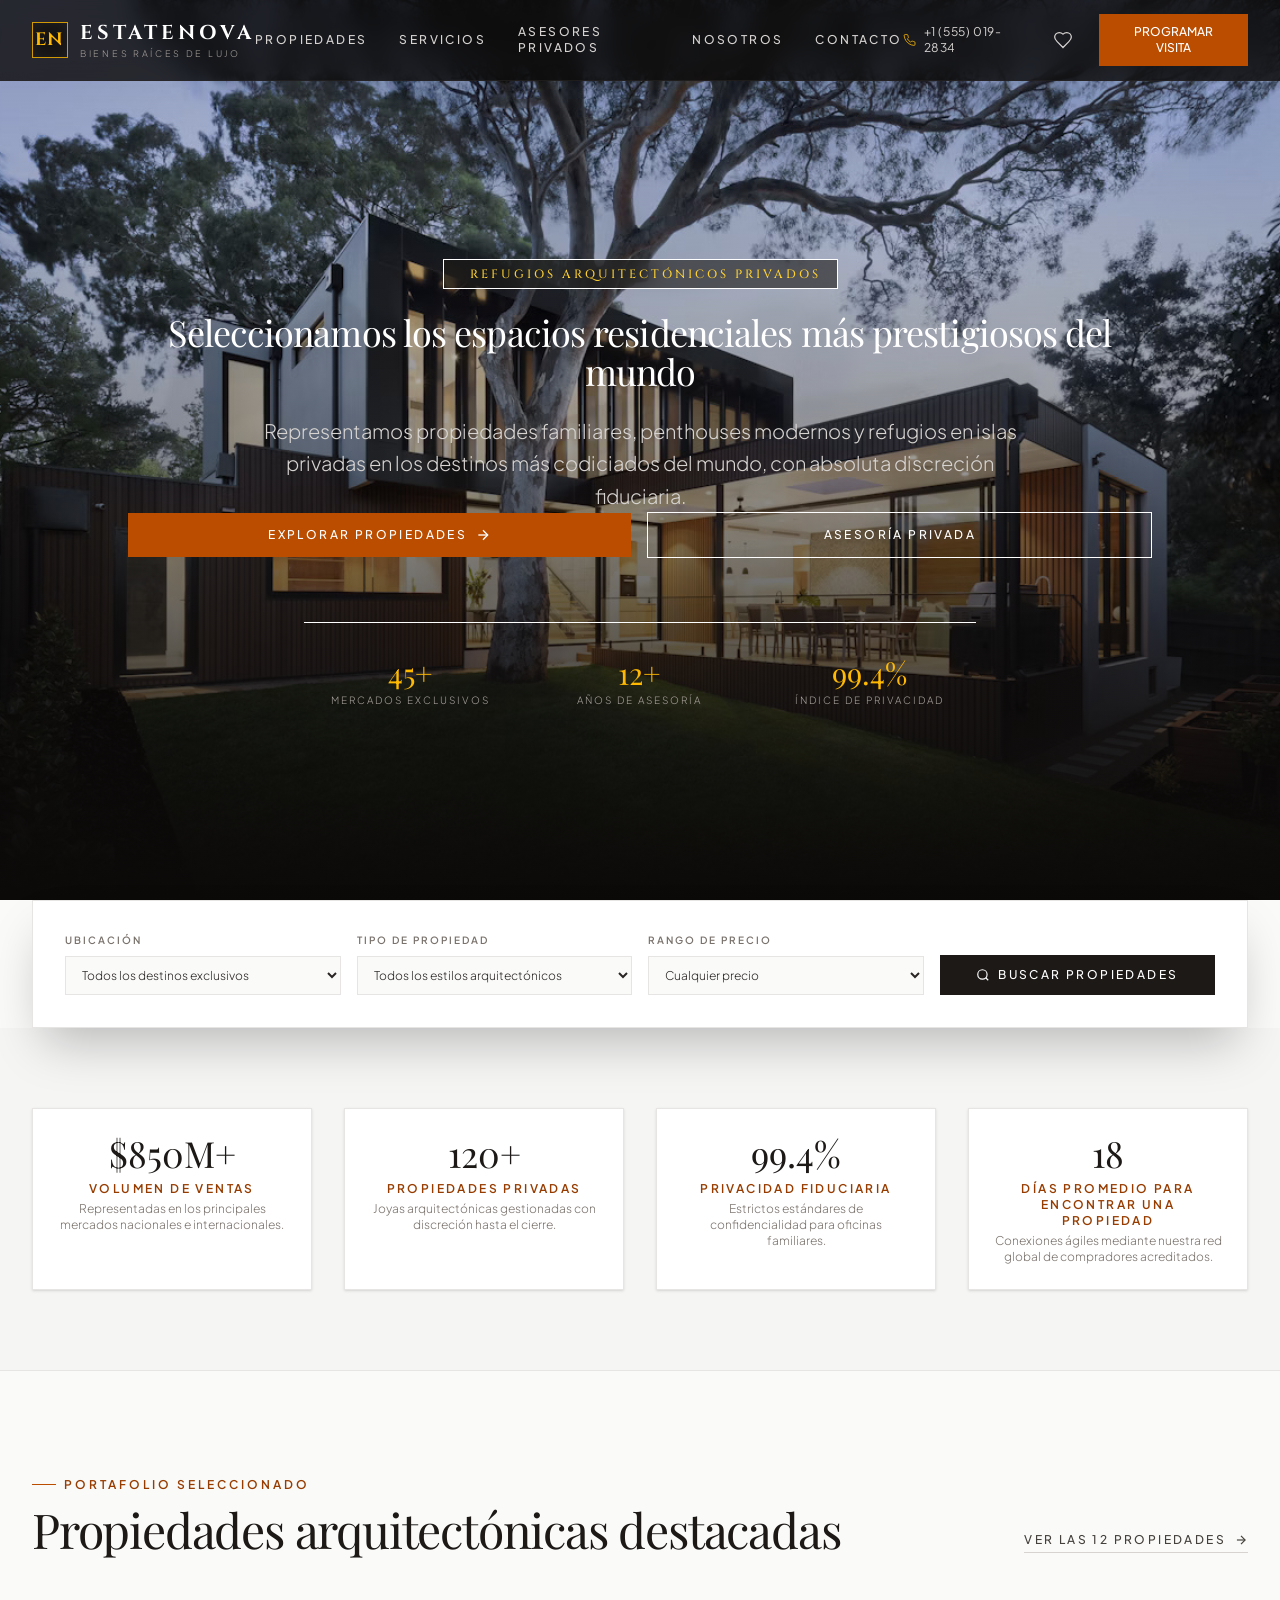
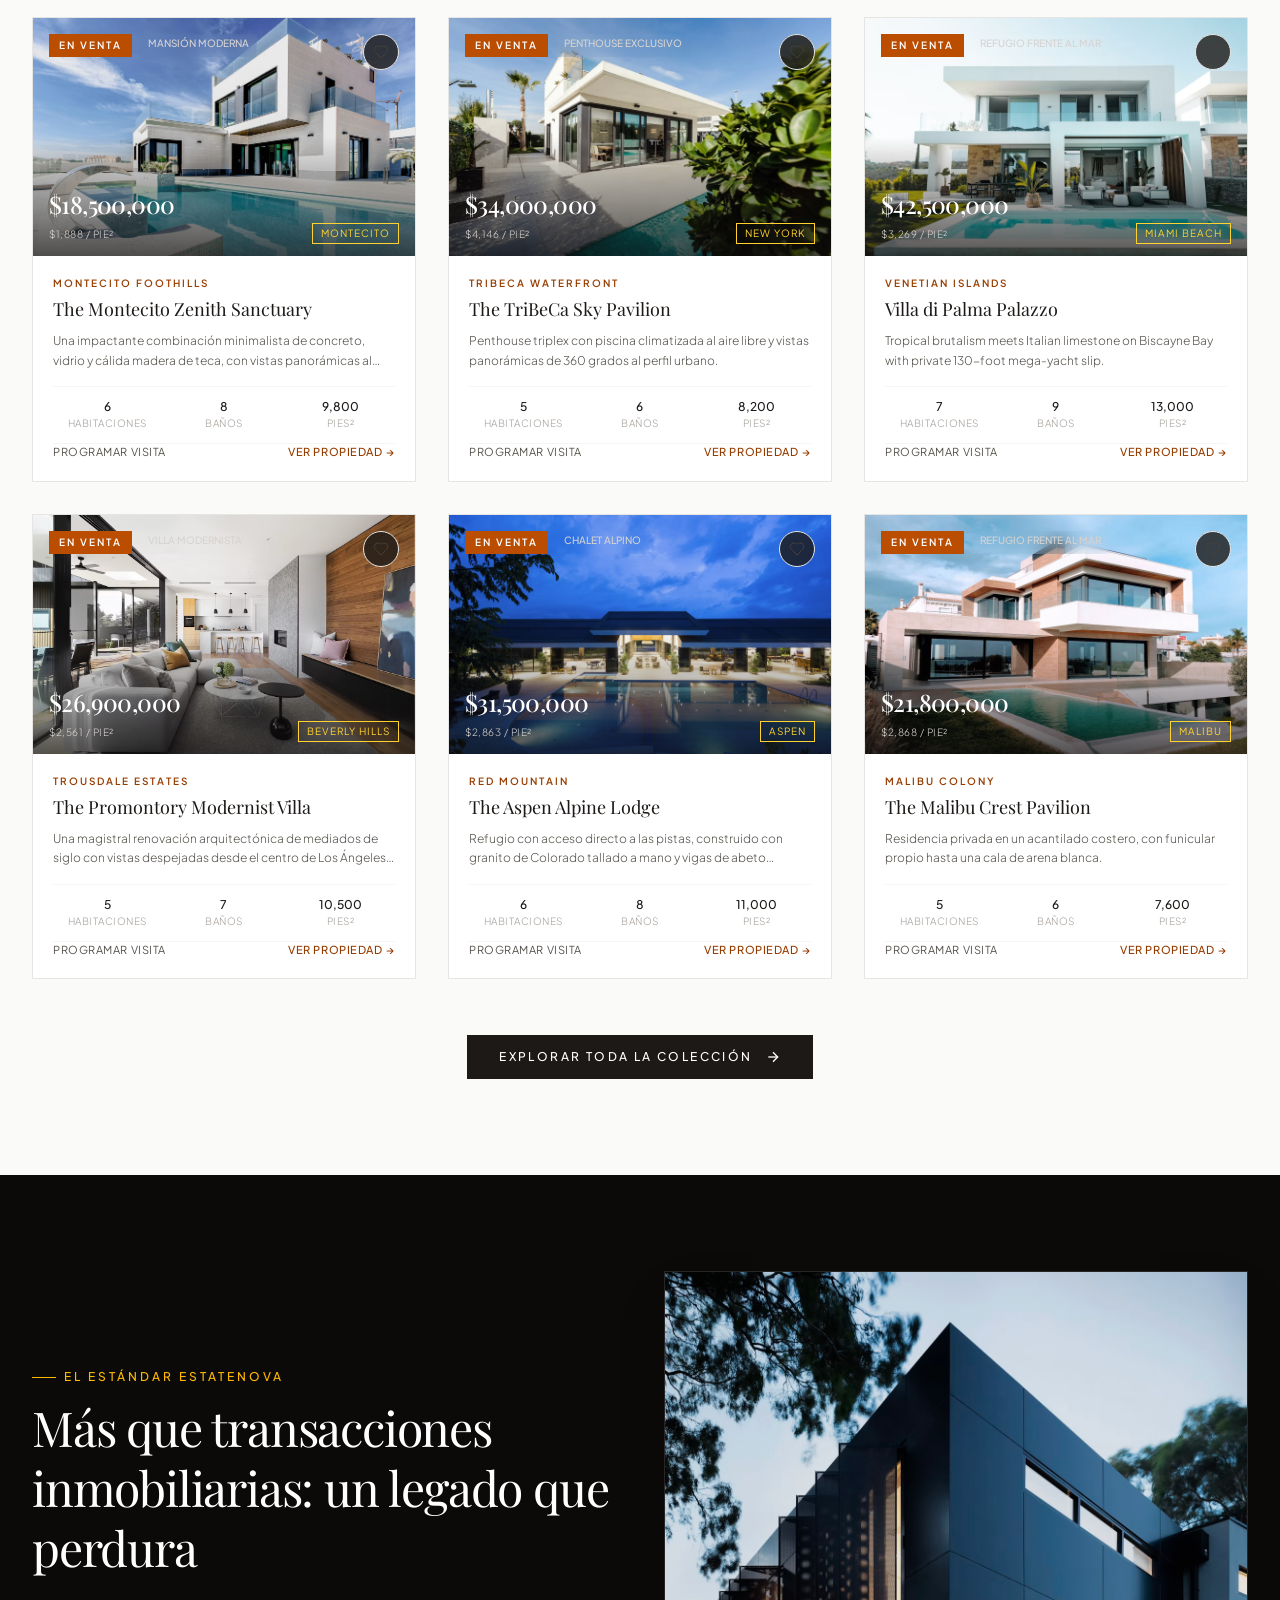
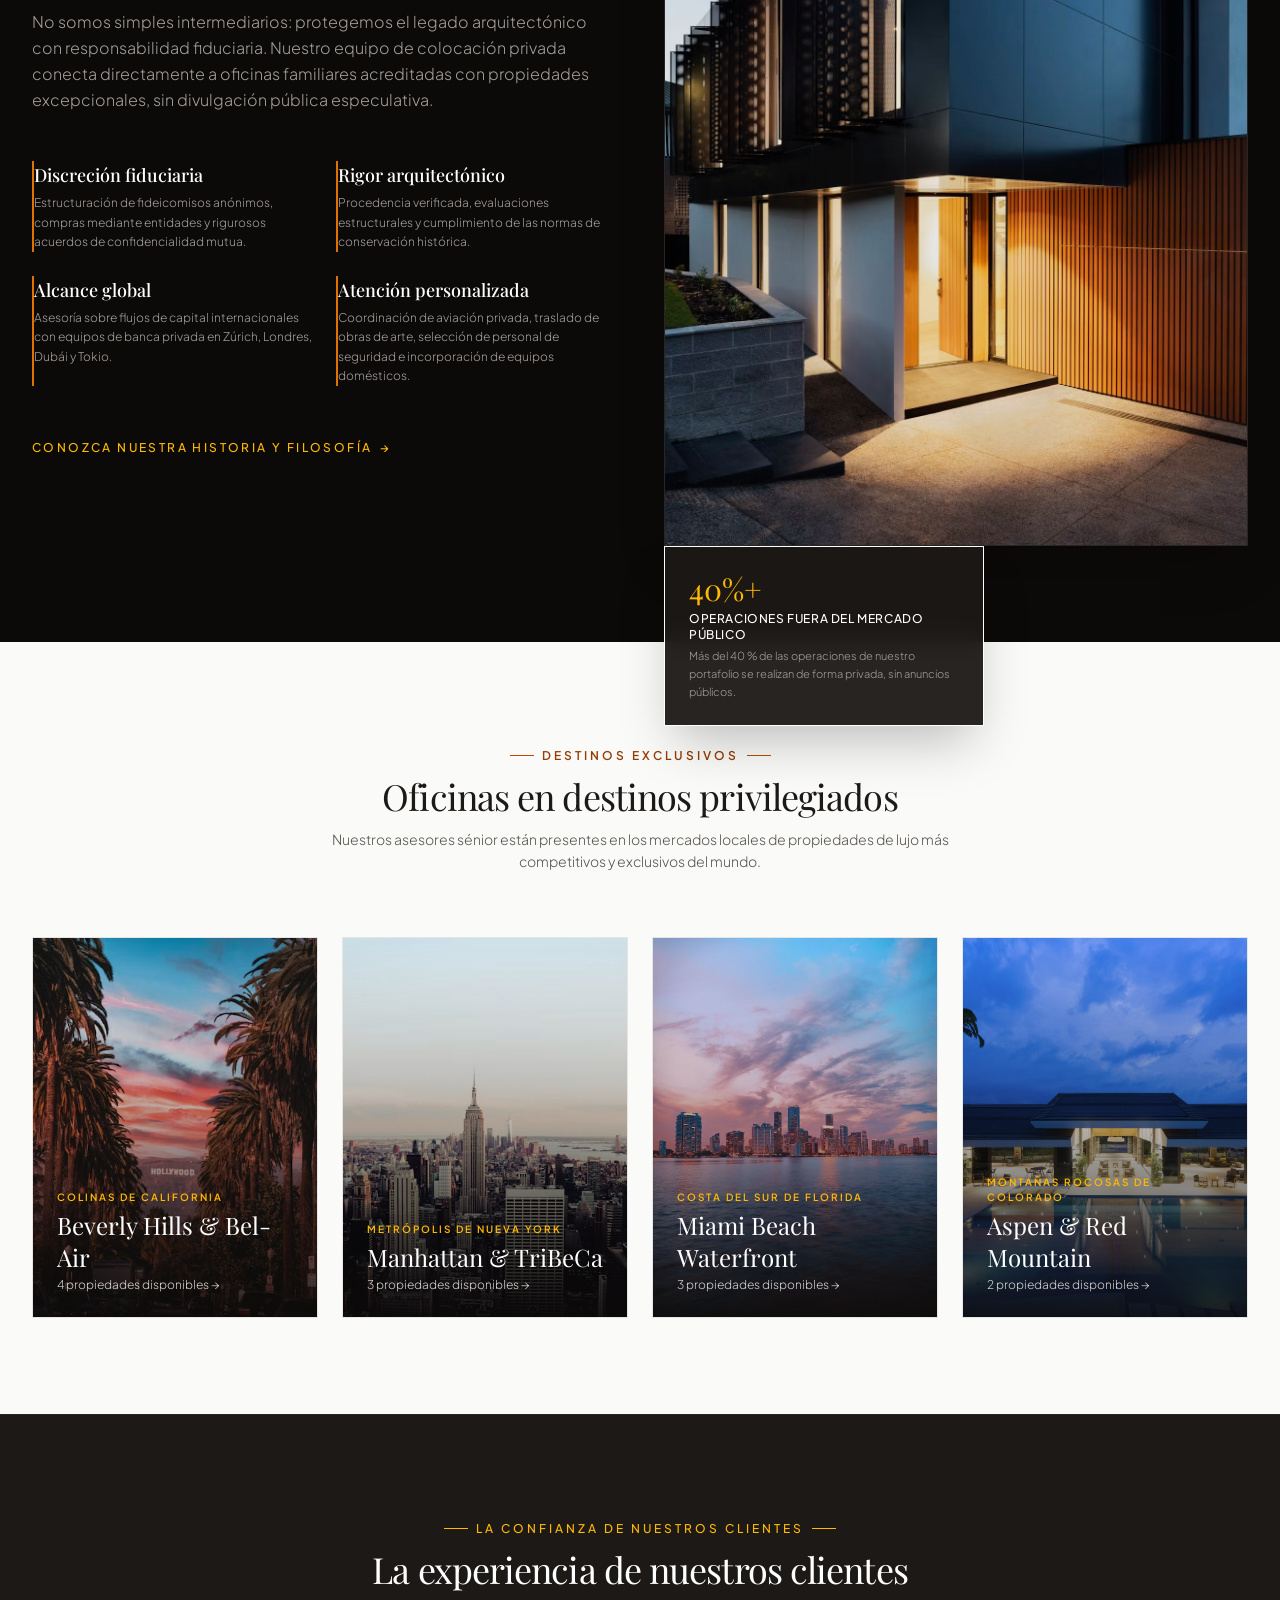
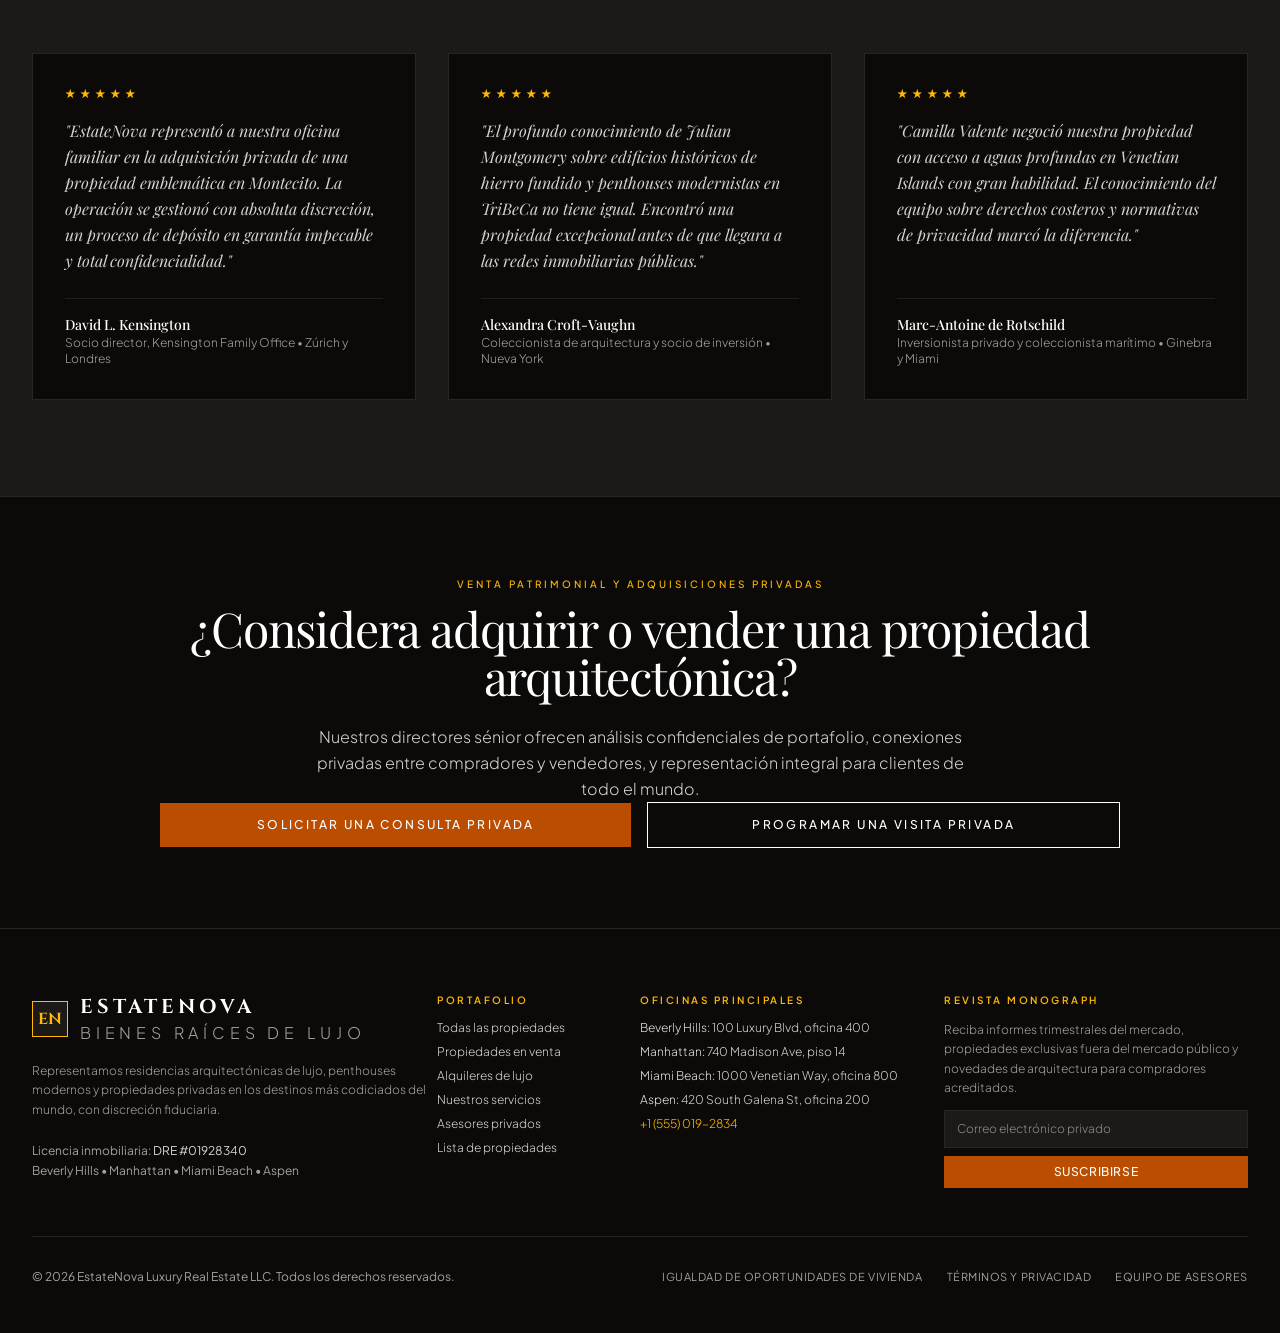
==== estanova-html-main/index.html @ ae76c79a "primer respaldo" ====
<!DOCTYPE html>
<html lang="es">
<head>
  <meta charset="UTF-8" />
  <meta name="viewport" content="width=device-width, initial-scale=1.0" />
  <title>EstateNova – Bienes Raíces de Lujo y Propiedades Exclusivas</title>
  <meta name="description" content="EstateNova representa residencias arquitectónicas de lujo, penthouses modernos y propiedades privadas en los destinos más codiciados del mundo." />

  <!-- OpenGraph / Social -->
  <meta property="og:title" content="EstateNova – Bienes Raíces de Lujo y Propiedades Exclusivas" />
  <meta property="og:description" content="EstateNova representa residencias arquitectónicas de lujo, penthouses modernos y propiedades privadas en los destinos más codiciados del mundo." />
  <meta property="og:type" content="website" />

  <!-- Google Fonts -->
  <link rel="preconnect" href="https://fonts.googleapis.com" />
  <link rel="preconnect" href="https://fonts.gstatic.com" crossorigin />
  <link href="https://fonts.googleapis.com/css2?family=Cinzel:wght@400;500;600;700;800&family=Playfair+Display:ital,wght@0,400;0,500;0,600;0,700;1,400;1,500&family=Plus+Jakarta+Sans:ital,wght@0,300;0,400;0,500;0,600;0,700;1,400&display=swap" rel="stylesheet" />

  <!-- CSS Stylesheet -->
  <link rel="stylesheet" href="css/style.css" />
</head>
<body class="min-h-screen flex flex-col bg-stone-50 text-stone-900 font-sans selection:bg-amber-700 selection:text-white">

  <!-- NAVBAR -->
  <header id="main-navbar" class="fixed top-0 left-0 right-0 z-40 transition-all duration-300 bg-stone-950/80 backdrop-blur-md border-b border-stone-800/60">
    <div class="max-w-7xl mx-auto px-4 sm:px-6 lg:px-8">
      <div class="flex items-center justify-between h-20">
        <!-- Logo -->
        <a href="index.html" class="group flex items-center gap-3">
          <div class="w-9 h-9 border border-amber-400/80 flex items-center justify-center bg-stone-900/40 backdrop-blur-sm group-hover:border-amber-300 transition-colors">
            <span class="font-brand font-bold text-lg tracking-widest text-amber-400 group-hover:text-amber-300">
              EN
            </span>
          </div>
          <div class="flex flex-col">
            <span class="font-brand text-xl font-bold tracking-[0.2em] text-white uppercase group-hover:text-amber-300 transition-colors">
              EstateNova
            </span>
            <span class="text-[9px] uppercase tracking-[0.3em] text-stone-400 font-light -mt-0.5">
              Bienes Raíces de Lujo
            </span>
          </div>
        </a>

        <!-- Desktop Navigation -->
        <nav class="hidden lg:flex items-center gap-8">
          <a href="properties.html" class="text-xs uppercase tracking-[0.2em] font-medium transition-colors text-stone-300 hover:text-amber-400">
            Propiedades
          </a>
          <a href="services.html" class="text-xs uppercase tracking-[0.2em] font-medium transition-colors text-stone-300 hover:text-amber-400">
            Servicios
          </a>
          <a href="agents.html" class="text-xs uppercase tracking-[0.2em] font-medium transition-colors text-stone-300 hover:text-amber-400">
            Asesores Privados
          </a>
          <a href="about.html" class="text-xs uppercase tracking-[0.2em] font-medium transition-colors text-stone-300 hover:text-amber-400">
            Nosotros
          </a>
          <a href="contact.html" class="text-xs uppercase tracking-[0.2em] font-medium transition-colors text-stone-300 hover:text-amber-400">
            Contacto
          </a>
        </nav>

        <!-- Right Actions -->
        <div class="flex items-center gap-4">
          <!-- Direct Phone -->
          <a href="tel:+15550192834" class="hidden xl:flex items-center gap-2 text-xs text-stone-300 hover:text-amber-400 transition-colors tracking-wider">
            <svg class="w-3.5 h-3.5 text-amber-400" viewBox="0 0 24 24" fill="none" stroke="currentColor" stroke-width="1.5"><path d="M22 16.92v3a2 2 0 0 1-2.18 2 19.79 19.79 0 0 1-8.63-3.07 19.5 19.5 0 0 1-6-6 19.79 19.79 0 0 1-3.07-8.67A2 2 0 0 1 4.11 2h3a2 2 0 0 1 2 1.72 12.84 12.84 0 0 0 .7 2.81 2 2 0 0 1-.45 2.11L8.09 9.91a16 16 0 0 0 6 6l1.27-1.27a2 2 0 0 1 2.11-.45 12.84 12.84 0 0 0 2.81.7A2 2 0 0 1 22 16.92z"/></svg>
            <span>+1 (555) 019-2834</span>
          </a>

          <!-- Saved Shortlist / Drawer Button -->
          <button type="button" class="open-favorites-drawer-btn relative p-2.5 text-stone-300 hover:text-amber-400 transition-colors cursor-pointer" title="Ver propiedades guardadas">
            <svg class="w-5 h-5" viewBox="0 0 24 24" fill="none" stroke="currentColor" stroke-width="1.5"><path d="M19 14c1.49-1.46 3-3.21 3-5.5A5.5 5.5 0 0 0 16.5 3c-1.76 0-3 .5-4.5 2-1.5-1.5-2.74-2-4.5-2A5.5 5.5 0 0 0 2 8.5c0 2.3 1.5 4.05 3 5.5l7 7Z"/></svg>
            <span class="favorites-badge-count hidden absolute -top-0.5 -right-0.5 w-4 h-4 bg-amber-600 text-white rounded-full text-[10px] font-bold flex items-center justify-center">0</span>
          </button>

          <!-- Schedule Viewing CTA Button -->
          <button type="button" class="open-schedule-modal-btn hidden sm:inline-flex items-center gap-2 px-5 py-2.5 bg-amber-700 hover:bg-amber-600 text-white text-xs uppercase tracking-[0.15em] font-medium transition-colors cursor-pointer">
            <span>Programar visita</span>
          </button>

          <!-- Mobile Menu Hamburger Button -->
          <button type="button" id="mobile-menu-open-btn" class="lg:hidden p-2 text-stone-300 hover:text-white cursor-pointer" aria-label="Abrir menú de navegación">
            <svg class="w-6 h-6" viewBox="0 0 24 24" fill="none" stroke="currentColor" stroke-width="2"><line x1="4" x2="20" y1="12" y2="12"/><line x1="4" x2="20" y1="6" y2="6"/><line x1="4" x2="20" y1="18" y2="18"/></svg>
          </button>
        </div>
      </div>
    </div>
  </header>

  <!-- MAIN CONTENT -->
  <main class="flex-1">
    <!-- HERO SECTION -->
    <section class="relative min-h-screen flex items-center justify-center bg-stone-950 text-white pt-24 pb-16 overflow-hidden">
      <!-- Background Imagery & Gradient Overlay -->
      <div class="absolute inset-0 z-0">
        <img
          src="images/properties/property-02.jpg"
          alt="Residencia de lujo de EstateNova"
          class="w-full h-full object-cover object-center filter brightness-[0.45] contrast-105 scale-100"
        />
        <div class="absolute inset-0 bg-gradient-to-t from-stone-950 via-stone-950/40 to-black/60"></div>
      </div>

      <div class="relative z-10 max-w-7xl mx-auto px-4 sm:px-6 lg:px-8 text-center pt-8">
        <!-- Tagline Pill -->
        <div class="inline-flex items-center gap-2.5 px-4 py-1.5 border border-amber-400/40 bg-stone-900/60 backdrop-blur-md mb-6">
          <div class="w-1.5 h-1.5 rounded-full bg-amber-400"></div>
          <span class="font-brand uppercase tracking-[0.25em] text-amber-300 text-xs font-medium">
            Refugios arquitectónicos privados
          </span>
        </div>

        <!-- Main Headline -->
        <h1 class="font-serif text-4xl sm:text-6xl md:text-7xl lg:text-8xl font-normal tracking-tight text-white max-w-5xl mx-auto leading-[1.08] mb-6">
          Seleccionamos los espacios residenciales más prestigiosos del mundo
        </h1>

        <!-- Subtitle Paragraph -->
        <p class="text-base sm:text-lg md:text-xl text-stone-300 font-light max-w-3xl mx-auto leading-relaxed mb-10">
          Representamos propiedades familiares, penthouses modernos y refugios en islas privadas en los destinos más codiciados del mundo, con absoluta discreción fiduciaria.
        </p>

        <!-- CTA Buttons -->
        <div class="flex flex-col sm:flex-row items-center justify-center gap-4 mb-16">
          <a href="properties.html" class="w-full sm:w-auto px-8 py-3.5 bg-amber-700 hover:bg-amber-600 text-white font-medium text-xs tracking-[0.2em] uppercase transition-colors inline-flex items-center justify-center gap-2">
            <span>Explorar propiedades</span>
            <svg class="w-4 h-4" viewBox="0 0 24 24" fill="none" stroke="currentColor" stroke-width="2"><path d="M5 12h14"/><path d="m12 5 7 7-7 7"/></svg>
          </a>
          <a href="contact.html" class="w-full sm:w-auto px-8 py-3.5 border border-stone-400/60 hover:border-white text-white font-medium text-xs tracking-[0.2em] uppercase transition-colors inline-flex items-center justify-center">
            Asesoría privada
          </a>
        </div>

        <!-- Key Badges Strip -->
        <div class="grid grid-cols-3 gap-4 max-w-2xl mx-auto pt-8 border-t border-white/15 text-center">
          <div>
            <span class="font-serif text-2xl sm:text-3xl text-amber-400 font-normal block">45+</span>
            <span class="text-[10px] sm:text-xs uppercase tracking-[0.2em] text-stone-400 font-light mt-0.5 block">Mercados exclusivos</span>
          </div>
          <div class="border-x border-white/10">
            <span class="font-serif text-2xl sm:text-3xl text-amber-400 font-normal block">12+</span>
            <span class="text-[10px] sm:text-xs uppercase tracking-[0.2em] text-stone-400 font-light mt-0.5 block">Años de asesoría</span>
          </div>
          <div>
            <span class="font-serif text-2xl sm:text-3xl text-amber-400 font-normal block">99.4%</span>
            <span class="text-[10px] sm:text-xs uppercase tracking-[0.2em] text-stone-400 font-light mt-0.5 block">Índice de privacidad</span>
          </div>
        </div>
      </div>
    </section>

    <!-- SEARCH & DISCOVERY BAR -->
    <section class="relative z-20 -mt-10 max-w-7xl mx-auto px-4 sm:px-6 lg:px-8">
      <div class="bg-white border border-stone-200 shadow-2xl p-6 md:p-8">
        <form action="properties.html" method="GET" class="grid grid-cols-1 md:grid-cols-4 gap-4 items-end">
          <div>
            <label class="block text-[10px] uppercase tracking-[0.2em] text-stone-500 font-semibold mb-2">Ubicación</label>
            <select name="location" class="w-full bg-stone-50 border border-stone-200 text-stone-800 px-3 py-2.5 text-xs font-light focus:outline-none focus:border-amber-700">
              <option value="all">Todos los destinos exclusivos</option>
              <option value="Montecito">Montecito y Santa Barbara</option>
              <option value="Beverly Hills">Beverly Hills y Bel-Air</option>
              <option value="Manhattan">Manhattan y TriBeCa</option>
              <option value="Miami Beach">Miami Beach y Venetian Islands</option>
              <option value="Aspen">Aspen y Red Mountain</option>
              <option value="Malibu">Malibu Colony</option>
            </select>
          </div>
          <div>
            <label class="block text-[10px] uppercase tracking-[0.2em] text-stone-500 font-semibold mb-2">Tipo de propiedad</label>
            <select name="type" class="w-full bg-stone-50 border border-stone-200 text-stone-800 px-3 py-2.5 text-xs font-light focus:outline-none focus:border-amber-700">
              <option value="all">Todos los estilos arquitectónicos</option>
              <option value="Modern Mansion">Mansión moderna</option>
              <option value="Modernist Villa">Villa modernista</option>
              <option value="Trophy Penthouse">Penthouse exclusivo</option>
              <option value="Oceanfront Sanctuary">Refugio frente al mar</option>
              <option value="Alpine Chalet">Chalet alpino</option>
              <option value="Historic Loft">Loft histórico</option>
            </select>
          </div>
          <div>
            <label class="block text-[10px] uppercase tracking-[0.2em] text-stone-500 font-semibold mb-2">Rango de precio</label>
            <select name="price" class="w-full bg-stone-50 border border-stone-200 text-stone-800 px-3 py-2.5 text-xs font-light focus:outline-none focus:border-amber-700">
              <option value="all">Cualquier precio</option>
              <option value="under-15m">Menos de $15,000,000</option>
              <option value="15m-25m">$15,000,000 – $25,000,000</option>
              <option value="25m-40m">$25,000,000 – $40,000,000</option>
              <option value="above-40m">Más de $40,000,000</option>
            </select>
          </div>
          <div>
            <button type="submit" class="w-full bg-stone-900 hover:bg-amber-700 text-white py-3 px-6 text-xs uppercase tracking-[0.2em] font-medium transition-colors flex items-center justify-center gap-2">
              <svg class="w-3.5 h-3.5" viewBox="0 0 24 24" fill="none" stroke="currentColor" stroke-width="2"><circle cx="11" cy="11" r="8"/><path d="m21 21-4.3-4.3"/></svg>
              <span>Buscar propiedades</span>
            </button>
          </div>
        </form>
      </div>
    </section>

    <!-- STATS SECTION -->
    <section class="py-20 bg-stone-100 border-b border-stone-200">
      <div class="max-w-7xl mx-auto px-4 sm:px-6 lg:px-8">
        <div class="grid grid-cols-2 lg:grid-cols-4 gap-8 text-center">
          <div class="p-6 bg-white border border-stone-200 shadow-sm">
            <span class="font-serif text-3xl sm:text-4xl lg:text-5xl text-stone-900 font-normal block mb-2">$850M+</span>
            <span class="text-xs uppercase tracking-[0.2em] text-amber-800 font-semibold block mb-1">Volumen de ventas</span>
            <p class="text-xs text-stone-500 font-light">Representadas en los principales mercados nacionales e internacionales.</p>
          </div>
          <div class="p-6 bg-white border border-stone-200 shadow-sm">
            <span class="font-serif text-3xl sm:text-4xl lg:text-5xl text-stone-900 font-normal block mb-2">120+</span>
            <span class="text-xs uppercase tracking-[0.2em] text-amber-800 font-semibold block mb-1">Propiedades privadas</span>
            <p class="text-xs text-stone-500 font-light">Joyas arquitectónicas gestionadas con discreción hasta el cierre.</p>
          </div>
          <div class="p-6 bg-white border border-stone-200 shadow-sm">
            <span class="font-serif text-3xl sm:text-4xl lg:text-5xl text-stone-900 font-normal block mb-2">99.4%</span>
            <span class="text-xs uppercase tracking-[0.2em] text-amber-800 font-semibold block mb-1">Privacidad fiduciaria</span>
            <p class="text-xs text-stone-500 font-light">Estrictos estándares de confidencialidad para oficinas familiares.</p>
          </div>
          <div class="p-6 bg-white border border-stone-200 shadow-sm">
            <span class="font-serif text-3xl sm:text-4xl lg:text-5xl text-stone-900 font-normal block mb-2">18</span>
            <span class="text-xs uppercase tracking-[0.2em] text-amber-800 font-semibold block mb-1">Días promedio para encontrar una propiedad</span>
            <p class="text-xs text-stone-500 font-light">Conexiones ágiles mediante nuestra red global de compradores acreditados.</p>
          </div>
        </div>
      </div>
    </section>

    <!-- FEATURED PROPERTIES SECTION -->
    <section class="py-24 bg-stone-50">
      <div class="max-w-7xl mx-auto px-4 sm:px-6 lg:px-8">
        <!-- Section Header -->
        <div class="flex flex-col md:flex-row md:items-end justify-between mb-16 gap-6">
          <div>
            <div class="inline-flex items-center gap-2 text-amber-800 text-xs uppercase tracking-[0.25em] font-semibold mb-3">
              <span class="w-6 h-px bg-amber-700"></span>
              <span>Portafolio seleccionado</span>
            </div>
            <h2 class="font-serif text-3xl sm:text-4xl md:text-5xl text-stone-900 font-normal tracking-tight">
              Propiedades arquitectónicas destacadas
            </h2>
          </div>
          <a href="properties.html" class="inline-flex items-center gap-2 text-xs uppercase tracking-[0.2em] text-stone-700 hover:text-amber-800 font-medium transition-colors border-b border-stone-300 pb-1 self-start md:self-auto">
            <span>Ver las 12 propiedades</span>
            <svg class="w-3.5 h-3.5" viewBox="0 0 24 24" fill="none" stroke="currentColor" stroke-width="2"><path d="M5 12h14"/><path d="m12 5 7 7-7 7"/></svg>
          </a>
        </div>

        <!-- Featured Properties Grid (First 6 properties) -->
        <div class="grid grid-cols-1 md:grid-cols-2 lg:grid-cols-3 gap-8">
          <!-- Property 1 -->
          <div class="group bg-white border border-stone-200 overflow-hidden flex flex-col hover:border-amber-400/80 hover:shadow-xl transition-all duration-300">
            <div class="relative aspect-[16/10] overflow-hidden bg-stone-900">
              <img src="images/properties/property-01.jpg" alt="The Montecito Zenith Sanctuary" class="w-full h-full object-cover group-hover:scale-105 transition-transform duration-700" loading="lazy" />
              <div class="absolute inset-0 bg-gradient-to-t from-stone-950/70 via-transparent to-black/20"></div>
              <div class="absolute top-4 left-4 flex flex-wrap gap-2">
                <span class="text-[10px] tracking-[0.2em] uppercase font-semibold px-2.5 py-1 bg-amber-700 text-white">En venta</span>
                <span class="text-[10px] tracking-[0.15em] uppercase font-medium px-2 py-0.5 bg-stone-900/85 text-stone-300 backdrop-blur-sm">Mansión moderna</span>
              </div>
              <button type="button" data-favorite-id="prop-1" class="absolute top-4 right-4 w-9 h-9 rounded-full bg-stone-900/80 backdrop-blur-md border border-white/20 flex items-center justify-center transition-transform active:scale-90 hover:bg-white text-stone-200 hover:text-amber-700 cursor-pointer" onclick="event.preventDefault(); const res = FavoritesStore.toggle('prop-1'); showToast(res ? 'Guardado en la lista' : 'Eliminado de la lista', 'heart');">
                <svg class="w-4 h-4 text-stone-300" viewBox="0 0 24 24" fill="none" stroke="currentColor" stroke-width="1.5"><path d="M19 14c1.49-1.46 3-3.21 3-5.5A5.5 5.5 0 0 0 16.5 3c-1.76 0-3 .5-4.5 2-1.5-1.5-2.74-2-4.5-2A5.5 5.5 0 0 0 2 8.5c0 2.3 1.5 4.05 3 5.5l7 7Z"/></svg>
              </button>
              <div class="absolute bottom-3 left-4 right-4 flex items-end justify-between text-white">
                <div>
                  <span class="font-serif text-xl sm:text-2xl font-medium tracking-tight block">$18,500,000</span>
                  <span class="text-[10px] uppercase tracking-wider text-stone-300 font-light">$1,888 / pie²</span>
                </div>
                <span class="text-[10px] uppercase tracking-widest text-amber-300 bg-black/40 px-2 py-0.5 backdrop-blur-sm border border-amber-400/20">Montecito</span>
              </div>
            </div>
            <div class="p-5 flex-1 flex flex-col justify-between">
              <div>
                <p class="text-[10px] uppercase tracking-[0.2em] text-amber-800 font-semibold mb-1">Montecito Foothills</p>
                <h3 class="font-serif text-lg text-stone-900 group-hover:text-amber-800 transition-colors line-clamp-1 mb-2">
                  <a href="property-details.html?id=prop-1">The Montecito Zenith Sanctuary</a>
                </h3>
                <p class="text-xs text-stone-600 font-light line-clamp-2 leading-relaxed mb-4">Una impactante combinación minimalista de concreto, vidrio y cálida madera de teca, con vistas panorámicas al Pacífico.</p>
              </div>
              <div>
                <div class="grid grid-cols-3 gap-2 py-3 border-y border-stone-100 text-xs text-stone-700 font-light text-center">
                  <div><span class="block font-medium text-stone-900">6</span><span class="text-[10px] text-stone-400 uppercase tracking-wider">Habitaciones</span></div>
                  <div class="border-x border-stone-100"><span class="block font-medium text-stone-900">8</span><span class="text-[10px] text-stone-400 uppercase tracking-wider">Baños</span></div>
                  <div><span class="block font-medium text-stone-900">9,800</span><span class="text-[10px] text-stone-400 uppercase tracking-wider">Pies²</span></div>
                </div>
                <div class="mt-4 flex items-center justify-between gap-2">
                  <button type="button" class="open-schedule-modal-btn text-[11px] text-stone-600 hover:text-stone-900 tracking-wider uppercase transition-colors" data-property-id="prop-1">Programar visita</button>
                  <a href="property-details.html?id=prop-1" class="text-[11px] text-amber-800 hover:text-amber-950 font-medium tracking-wider uppercase inline-flex items-center gap-1"><span>Ver propiedad</span>&rarr;</a>
                </div>
              </div>
            </div>
          </div>

          <!-- Property 2 -->
          <div class="group bg-white border border-stone-200 overflow-hidden flex flex-col hover:border-amber-400/80 hover:shadow-xl transition-all duration-300">
            <div class="relative aspect-[16/10] overflow-hidden bg-stone-900">
              <img src="images/properties/property-06.jpg" alt="The TriBeCa Sky Pavilion" class="w-full h-full object-cover group-hover:scale-105 transition-transform duration-700" loading="lazy" />
              <div class="absolute inset-0 bg-gradient-to-t from-stone-950/70 via-transparent to-black/20"></div>
              <div class="absolute top-4 left-4 flex flex-wrap gap-2">
                <span class="text-[10px] tracking-[0.2em] uppercase font-semibold px-2.5 py-1 bg-amber-700 text-white">En venta</span>
                <span class="text-[10px] tracking-[0.15em] uppercase font-medium px-2 py-0.5 bg-stone-900/85 text-stone-300 backdrop-blur-sm">Penthouse exclusivo</span>
              </div>
              <button type="button" data-favorite-id="prop-2" class="absolute top-4 right-4 w-9 h-9 rounded-full bg-stone-900/80 backdrop-blur-md border border-white/20 flex items-center justify-center transition-transform active:scale-90 hover:bg-white text-stone-200 hover:text-amber-700 cursor-pointer" onclick="event.preventDefault(); const res = FavoritesStore.toggle('prop-2'); showToast(res ? 'Guardado en la lista' : 'Eliminado de la lista', 'heart');">
                <svg class="w-4 h-4 text-stone-300" viewBox="0 0 24 24" fill="none" stroke="currentColor" stroke-width="1.5"><path d="M19 14c1.49-1.46 3-3.21 3-5.5A5.5 5.5 0 0 0 16.5 3c-1.76 0-3 .5-4.5 2-1.5-1.5-2.74-2-4.5-2A5.5 5.5 0 0 0 2 8.5c0 2.3 1.5 4.05 3 5.5l7 7Z"/></svg>
              </button>
              <div class="absolute bottom-3 left-4 right-4 flex items-end justify-between text-white">
                <div>
                  <span class="font-serif text-xl sm:text-2xl font-medium tracking-tight block">$34,000,000</span>
                  <span class="text-[10px] uppercase tracking-wider text-stone-300 font-light">$4,146 / pie²</span>
                </div>
                <span class="text-[10px] uppercase tracking-widest text-amber-300 bg-black/40 px-2 py-0.5 backdrop-blur-sm border border-amber-400/20">New York</span>
              </div>
            </div>
            <div class="p-5 flex-1 flex flex-col justify-between">
              <div>
                <p class="text-[10px] uppercase tracking-[0.2em] text-amber-800 font-semibold mb-1">TriBeCa Waterfront</p>
                <h3 class="font-serif text-lg text-stone-900 group-hover:text-amber-800 transition-colors line-clamp-1 mb-2">
                  <a href="property-details.html?id=prop-2">The TriBeCa Sky Pavilion</a>
                </h3>
                <p class="text-xs text-stone-600 font-light line-clamp-2 leading-relaxed mb-4">Penthouse triplex con piscina climatizada al aire libre y vistas panorámicas de 360 grados al perfil urbano.</p>
              </div>
              <div>
                <div class="grid grid-cols-3 gap-2 py-3 border-y border-stone-100 text-xs text-stone-700 font-light text-center">
                  <div><span class="block font-medium text-stone-900">5</span><span class="text-[10px] text-stone-400 uppercase tracking-wider">Habitaciones</span></div>
                  <div class="border-x border-stone-100"><span class="block font-medium text-stone-900">6</span><span class="text-[10px] text-stone-400 uppercase tracking-wider">Baños</span></div>
                  <div><span class="block font-medium text-stone-900">8,200</span><span class="text-[10px] text-stone-400 uppercase tracking-wider">Pies²</span></div>
                </div>
                <div class="mt-4 flex items-center justify-between gap-2">
                  <button type="button" class="open-schedule-modal-btn text-[11px] text-stone-600 hover:text-stone-900 tracking-wider uppercase transition-colors" data-property-id="prop-2">Programar visita</button>
                  <a href="property-details.html?id=prop-2" class="text-[11px] text-amber-800 hover:text-amber-950 font-medium tracking-wider uppercase inline-flex items-center gap-1"><span>Ver propiedad</span>&rarr;</a>
                </div>
              </div>
            </div>
          </div>

          <!-- Property 3 -->
          <div class="group bg-white border border-stone-200 overflow-hidden flex flex-col hover:border-amber-400/80 hover:shadow-xl transition-all duration-300">
            <div class="relative aspect-[16/10] overflow-hidden bg-stone-900">
              <img src="images/properties/property-10.jpg" alt="Villa di Palma Palazzo" class="w-full h-full object-cover group-hover:scale-105 transition-transform duration-700" loading="lazy" />
              <div class="absolute inset-0 bg-gradient-to-t from-stone-950/70 via-transparent to-black/20"></div>
              <div class="absolute top-4 left-4 flex flex-wrap gap-2">
                <span class="text-[10px] tracking-[0.2em] uppercase font-semibold px-2.5 py-1 bg-amber-700 text-white">En venta</span>
                <span class="text-[10px] tracking-[0.15em] uppercase font-medium px-2 py-0.5 bg-stone-900/85 text-stone-300 backdrop-blur-sm">Refugio frente al mar</span>
              </div>
              <button type="button" data-favorite-id="prop-3" class="absolute top-4 right-4 w-9 h-9 rounded-full bg-stone-900/80 backdrop-blur-md border border-white/20 flex items-center justify-center transition-transform active:scale-90 hover:bg-white text-stone-200 hover:text-amber-700 cursor-pointer" onclick="event.preventDefault(); const res = FavoritesStore.toggle('prop-3'); showToast(res ? 'Guardado en la lista' : 'Eliminado de la lista', 'heart');">
                <svg class="w-4 h-4 text-stone-300" viewBox="0 0 24 24" fill="none" stroke="currentColor" stroke-width="1.5"><path d="M19 14c1.49-1.46 3-3.21 3-5.5A5.5 5.5 0 0 0 16.5 3c-1.76 0-3 .5-4.5 2-1.5-1.5-2.74-2-4.5-2A5.5 5.5 0 0 0 2 8.5c0 2.3 1.5 4.05 3 5.5l7 7Z"/></svg>
              </button>
              <div class="absolute bottom-3 left-4 right-4 flex items-end justify-between text-white">
                <div>
                  <span class="font-serif text-xl sm:text-2xl font-medium tracking-tight block">$42,500,000</span>
                  <span class="text-[10px] uppercase tracking-wider text-stone-300 font-light">$3,269 / pie²</span>
                </div>
                <span class="text-[10px] uppercase tracking-widest text-amber-300 bg-black/40 px-2 py-0.5 backdrop-blur-sm border border-amber-400/20">Miami Beach</span>
              </div>
            </div>
            <div class="p-5 flex-1 flex flex-col justify-between">
              <div>
                <p class="text-[10px] uppercase tracking-[0.2em] text-amber-800 font-semibold mb-1">Venetian Islands</p>
                <h3 class="font-serif text-lg text-stone-900 group-hover:text-amber-800 transition-colors line-clamp-1 mb-2">
                  <a href="property-details.html?id=prop-3">Villa di Palma Palazzo</a>
                </h3>
                <p class="text-xs text-stone-600 font-light line-clamp-2 leading-relaxed mb-4">Tropical brutalism meets Italian limestone on Biscayne Bay with private 130-foot mega-yacht slip.</p>
              </div>
              <div>
                <div class="grid grid-cols-3 gap-2 py-3 border-y border-stone-100 text-xs text-stone-700 font-light text-center">
                  <div><span class="block font-medium text-stone-900">7</span><span class="text-[10px] text-stone-400 uppercase tracking-wider">Habitaciones</span></div>
                  <div class="border-x border-stone-100"><span class="block font-medium text-stone-900">9</span><span class="text-[10px] text-stone-400 uppercase tracking-wider">Baños</span></div>
                  <div><span class="block font-medium text-stone-900">13,000</span><span class="text-[10px] text-stone-400 uppercase tracking-wider">Pies²</span></div>
                </div>
                <div class="mt-4 flex items-center justify-between gap-2">
                  <button type="button" class="open-schedule-modal-btn text-[11px] text-stone-600 hover:text-stone-900 tracking-wider uppercase transition-colors" data-property-id="prop-3">Programar visita</button>
                  <a href="property-details.html?id=prop-3" class="text-[11px] text-amber-800 hover:text-amber-950 font-medium tracking-wider uppercase inline-flex items-center gap-1"><span>Ver propiedad</span>&rarr;</a>
                </div>
              </div>
            </div>
          </div>

          <!-- Property 4 -->
          <div class="group bg-white border border-stone-200 overflow-hidden flex flex-col hover:border-amber-400/80 hover:shadow-xl transition-all duration-300">
            <div class="relative aspect-[16/10] overflow-hidden bg-stone-900">
              <img src="images/properties/property-03.jpg" alt="The Promontory Modernist Villa" class="w-full h-full object-cover group-hover:scale-105 transition-transform duration-700" loading="lazy" />
              <div class="absolute inset-0 bg-gradient-to-t from-stone-950/70 via-transparent to-black/20"></div>
              <div class="absolute top-4 left-4 flex flex-wrap gap-2">
                <span class="text-[10px] tracking-[0.2em] uppercase font-semibold px-2.5 py-1 bg-amber-700 text-white">En venta</span>
                <span class="text-[10px] tracking-[0.15em] uppercase font-medium px-2 py-0.5 bg-stone-900/85 text-stone-300 backdrop-blur-sm">Villa modernista</span>
              </div>
              <button type="button" data-favorite-id="prop-4" class="absolute top-4 right-4 w-9 h-9 rounded-full bg-stone-900/80 backdrop-blur-md border border-white/20 flex items-center justify-center transition-transform active:scale-90 hover:bg-white text-stone-200 hover:text-amber-700 cursor-pointer" onclick="event.preventDefault(); const res = FavoritesStore.toggle('prop-4'); showToast(res ? 'Guardado en la lista' : 'Eliminado de la lista', 'heart');">
                <svg class="w-4 h-4 text-stone-300" viewBox="0 0 24 24" fill="none" stroke="currentColor" stroke-width="1.5"><path d="M19 14c1.49-1.46 3-3.21 3-5.5A5.5 5.5 0 0 0 16.5 3c-1.76 0-3 .5-4.5 2-1.5-1.5-2.74-2-4.5-2A5.5 5.5 0 0 0 2 8.5c0 2.3 1.5 4.05 3 5.5l7 7Z"/></svg>
              </button>
              <div class="absolute bottom-3 left-4 right-4 flex items-end justify-between text-white">
                <div>
                  <span class="font-serif text-xl sm:text-2xl font-medium tracking-tight block">$26,900,000</span>
                  <span class="text-[10px] uppercase tracking-wider text-stone-300 font-light">$2,561 / pie²</span>
                </div>
                <span class="text-[10px] uppercase tracking-widest text-amber-300 bg-black/40 px-2 py-0.5 backdrop-blur-sm border border-amber-400/20">Beverly Hills</span>
              </div>
            </div>
            <div class="p-5 flex-1 flex flex-col justify-between">
              <div>
                <p class="text-[10px] uppercase tracking-[0.2em] text-amber-800 font-semibold mb-1">Trousdale Estates</p>
                <h3 class="font-serif text-lg text-stone-900 group-hover:text-amber-800 transition-colors line-clamp-1 mb-2">
                  <a href="property-details.html?id=prop-4">The Promontory Modernist Villa</a>
                </h3>
                <p class="text-xs text-stone-600 font-light line-clamp-2 leading-relaxed mb-4">Una magistral renovación arquitectónica de mediados de siglo con vistas despejadas desde el centro de Los Ángeles hasta la isla Catalina.</p>
              </div>
              <div>
                <div class="grid grid-cols-3 gap-2 py-3 border-y border-stone-100 text-xs text-stone-700 font-light text-center">
                  <div><span class="block font-medium text-stone-900">5</span><span class="text-[10px] text-stone-400 uppercase tracking-wider">Habitaciones</span></div>
                  <div class="border-x border-stone-100"><span class="block font-medium text-stone-900">7</span><span class="text-[10px] text-stone-400 uppercase tracking-wider">Baños</span></div>
                  <div><span class="block font-medium text-stone-900">10,500</span><span class="text-[10px] text-stone-400 uppercase tracking-wider">Pies²</span></div>
                </div>
                <div class="mt-4 flex items-center justify-between gap-2">
                  <button type="button" class="open-schedule-modal-btn text-[11px] text-stone-600 hover:text-stone-900 tracking-wider uppercase transition-colors" data-property-id="prop-4">Programar visita</button>
                  <a href="property-details.html?id=prop-4" class="text-[11px] text-amber-800 hover:text-amber-950 font-medium tracking-wider uppercase inline-flex items-center gap-1"><span>Ver propiedad</span>&rarr;</a>
                </div>
              </div>
            </div>
          </div>

          <!-- Property 5 -->
          <div class="group bg-white border border-stone-200 overflow-hidden flex flex-col hover:border-amber-400/80 hover:shadow-xl transition-all duration-300">
            <div class="relative aspect-[16/10] overflow-hidden bg-stone-900">
              <img src="images/properties/property-14.jpg" alt="The Aspen Alpine Lodge" class="w-full h-full object-cover group-hover:scale-105 transition-transform duration-700" loading="lazy" />
              <div class="absolute inset-0 bg-gradient-to-t from-stone-950/70 via-transparent to-black/20"></div>
              <div class="absolute top-4 left-4 flex flex-wrap gap-2">
                <span class="text-[10px] tracking-[0.2em] uppercase font-semibold px-2.5 py-1 bg-amber-700 text-white">En venta</span>
                <span class="text-[10px] tracking-[0.15em] uppercase font-medium px-2 py-0.5 bg-stone-900/85 text-stone-300 backdrop-blur-sm">Chalet alpino</span>
              </div>
              <button type="button" data-favorite-id="prop-5" class="absolute top-4 right-4 w-9 h-9 rounded-full bg-stone-900/80 backdrop-blur-md border border-white/20 flex items-center justify-center transition-transform active:scale-90 hover:bg-white text-stone-200 hover:text-amber-700 cursor-pointer" onclick="event.preventDefault(); const res = FavoritesStore.toggle('prop-5'); showToast(res ? 'Guardado en la lista' : 'Eliminado de la lista', 'heart');">
                <svg class="w-4 h-4 text-stone-300" viewBox="0 0 24 24" fill="none" stroke="currentColor" stroke-width="1.5"><path d="M19 14c1.49-1.46 3-3.21 3-5.5A5.5 5.5 0 0 0 16.5 3c-1.76 0-3 .5-4.5 2-1.5-1.5-2.74-2-4.5-2A5.5 5.5 0 0 0 2 8.5c0 2.3 1.5 4.05 3 5.5l7 7Z"/></svg>
              </button>
              <div class="absolute bottom-3 left-4 right-4 flex items-end justify-between text-white">
                <div>
                  <span class="font-serif text-xl sm:text-2xl font-medium tracking-tight block">$31,500,000</span>
                  <span class="text-[10px] uppercase tracking-wider text-stone-300 font-light">$2,863 / pie²</span>
                </div>
                <span class="text-[10px] uppercase tracking-widest text-amber-300 bg-black/40 px-2 py-0.5 backdrop-blur-sm border border-amber-400/20">Aspen</span>
              </div>
            </div>
            <div class="p-5 flex-1 flex flex-col justify-between">
              <div>
                <p class="text-[10px] uppercase tracking-[0.2em] text-amber-800 font-semibold mb-1">Red Mountain</p>
                <h3 class="font-serif text-lg text-stone-900 group-hover:text-amber-800 transition-colors line-clamp-1 mb-2">
                  <a href="property-details.html?id=prop-5">The Aspen Alpine Lodge</a>
                </h3>
                <p class="text-xs text-stone-600 font-light line-clamp-2 leading-relaxed mb-4">Refugio con acceso directo a las pistas, construido con granito de Colorado tallado a mano y vigas de abeto Douglas.</p>
              </div>
              <div>
                <div class="grid grid-cols-3 gap-2 py-3 border-y border-stone-100 text-xs text-stone-700 font-light text-center">
                  <div><span class="block font-medium text-stone-900">6</span><span class="text-[10px] text-stone-400 uppercase tracking-wider">Habitaciones</span></div>
                  <div class="border-x border-stone-100"><span class="block font-medium text-stone-900">8</span><span class="text-[10px] text-stone-400 uppercase tracking-wider">Baños</span></div>
                  <div><span class="block font-medium text-stone-900">11,000</span><span class="text-[10px] text-stone-400 uppercase tracking-wider">Pies²</span></div>
                </div>
                <div class="mt-4 flex items-center justify-between gap-2">
                  <button type="button" class="open-schedule-modal-btn text-[11px] text-stone-600 hover:text-stone-900 tracking-wider uppercase transition-colors" data-property-id="prop-5">Programar visita</button>
                  <a href="property-details.html?id=prop-5" class="text-[11px] text-amber-800 hover:text-amber-950 font-medium tracking-wider uppercase inline-flex items-center gap-1"><span>Ver propiedad</span>&rarr;</a>
                </div>
              </div>
            </div>
          </div>

          <!-- Property 6 -->
          <div class="group bg-white border border-stone-200 overflow-hidden flex flex-col hover:border-amber-400/80 hover:shadow-xl transition-all duration-300">
            <div class="relative aspect-[16/10] overflow-hidden bg-stone-900">
              <img src="images/properties/property-15.jpg" alt="The Malibu Crest Pavilion" class="w-full h-full object-cover group-hover:scale-105 transition-transform duration-700" loading="lazy" />
              <div class="absolute inset-0 bg-gradient-to-t from-stone-950/70 via-transparent to-black/20"></div>
              <div class="absolute top-4 left-4 flex flex-wrap gap-2">
                <span class="text-[10px] tracking-[0.2em] uppercase font-semibold px-2.5 py-1 bg-amber-700 text-white">En venta</span>
                <span class="text-[10px] tracking-[0.15em] uppercase font-medium px-2 py-0.5 bg-stone-900/85 text-stone-300 backdrop-blur-sm">Refugio frente al mar</span>
              </div>
              <button type="button" data-favorite-id="prop-6" class="absolute top-4 right-4 w-9 h-9 rounded-full bg-stone-900/80 backdrop-blur-md border border-white/20 flex items-center justify-center transition-transform active:scale-90 hover:bg-white text-stone-200 hover:text-amber-700 cursor-pointer" onclick="event.preventDefault(); const res = FavoritesStore.toggle('prop-6'); showToast(res ? 'Guardado en la lista' : 'Eliminado de la lista', 'heart');">
                <svg class="w-4 h-4 text-stone-300" viewBox="0 0 24 24" fill="none" stroke="currentColor" stroke-width="1.5"><path d="M19 14c1.49-1.46 3-3.21 3-5.5A5.5 5.5 0 0 0 16.5 3c-1.76 0-3 .5-4.5 2-1.5-1.5-2.74-2-4.5-2A5.5 5.5 0 0 0 2 8.5c0 2.3 1.5 4.05 3 5.5l7 7Z"/></svg>
              </button>
              <div class="absolute bottom-3 left-4 right-4 flex items-end justify-between text-white">
                <div>
                  <span class="font-serif text-xl sm:text-2xl font-medium tracking-tight block">$21,800,000</span>
                  <span class="text-[10px] uppercase tracking-wider text-stone-300 font-light">$2,868 / pie²</span>
                </div>
                <span class="text-[10px] uppercase tracking-widest text-amber-300 bg-black/40 px-2 py-0.5 backdrop-blur-sm border border-amber-400/20">Malibu</span>
              </div>
            </div>
            <div class="p-5 flex-1 flex flex-col justify-between">
              <div>
                <p class="text-[10px] uppercase tracking-[0.2em] text-amber-800 font-semibold mb-1">Malibu Colony</p>
                <h3 class="font-serif text-lg text-stone-900 group-hover:text-amber-800 transition-colors line-clamp-1 mb-2">
                  <a href="property-details.html?id=prop-6">The Malibu Crest Pavilion</a>
                </h3>
                <p class="text-xs text-stone-600 font-light line-clamp-2 leading-relaxed mb-4">Residencia privada en un acantilado costero, con funicular propio hasta una cala de arena blanca.</p>
              </div>
              <div>
                <div class="grid grid-cols-3 gap-2 py-3 border-y border-stone-100 text-xs text-stone-700 font-light text-center">
                  <div><span class="block font-medium text-stone-900">5</span><span class="text-[10px] text-stone-400 uppercase tracking-wider">Habitaciones</span></div>
                  <div class="border-x border-stone-100"><span class="block font-medium text-stone-900">6</span><span class="text-[10px] text-stone-400 uppercase tracking-wider">Baños</span></div>
                  <div><span class="block font-medium text-stone-900">7,600</span><span class="text-[10px] text-stone-400 uppercase tracking-wider">Pies²</span></div>
                </div>
                <div class="mt-4 flex items-center justify-between gap-2">
                  <button type="button" class="open-schedule-modal-btn text-[11px] text-stone-600 hover:text-stone-900 tracking-wider uppercase transition-colors" data-property-id="prop-6">Programar visita</button>
                  <a href="property-details.html?id=prop-6" class="text-[11px] text-amber-800 hover:text-amber-950 font-medium tracking-wider uppercase inline-flex items-center gap-1"><span>Ver propiedad</span>&rarr;</a>
                </div>
              </div>
            </div>
          </div>
        </div>

        <!-- Center CTA Button -->
        <div class="mt-14 text-center">
          <a href="properties.html" class="inline-flex items-center gap-3 px-8 py-3.5 bg-stone-900 hover:bg-amber-700 text-white text-xs uppercase tracking-[0.2em] font-medium transition-colors">
            <span>Explorar toda la colección</span>
            <svg class="w-4 h-4" viewBox="0 0 24 24" fill="none" stroke="currentColor" stroke-width="2"><path d="M5 12h14"/><path d="m12 5 7 7-7 7"/></svg>
          </a>
        </div>
      </div>
    </section>

    <!-- WHY CHOOSE US / THE ESTATENOVA DIFFERENCE -->
    <section class="py-24 bg-stone-950 text-white">
      <div class="max-w-7xl mx-auto px-4 sm:px-6 lg:px-8">
        <div class="grid grid-cols-1 lg:grid-cols-12 gap-12 items-center">
          <div class="lg:col-span-6 space-y-8">
            <div>
              <div class="inline-flex items-center gap-2 text-amber-400 text-xs uppercase tracking-[0.25em] font-medium mb-3">
                <span class="w-6 h-px bg-amber-400"></span>
                <span>El estándar EstateNova</span>
              </div>
              <h2 class="font-serif text-3xl sm:text-4xl md:text-5xl text-white font-normal tracking-tight leading-tight">
                Más que transacciones inmobiliarias: un legado que perdura
              </h2>
            </div>
            <p class="text-stone-400 text-sm sm:text-base font-light leading-relaxed">
              No somos simples intermediarios: protegemos el legado arquitectónico con responsabilidad fiduciaria. Nuestro equipo de colocación privada conecta directamente a oficinas familiares acreditadas con propiedades excepcionales, sin divulgación pública especulativa.
            </p>

            <div class="grid grid-cols-1 sm:grid-cols-2 gap-6 pt-4">
              <div class="border-l-2 border-amber-600 pl-4 space-y-1">
                <h4 class="font-serif text-lg text-white font-medium">Discreción fiduciaria</h4>
                <p class="text-xs text-stone-400 font-light leading-relaxed">Estructuración de fideicomisos anónimos, compras mediante entidades y rigurosos acuerdos de confidencialidad mutua.</p>
              </div>
              <div class="border-l-2 border-amber-600 pl-4 space-y-1">
                <h4 class="font-serif text-lg text-white font-medium">Rigor arquitectónico</h4>
                <p class="text-xs text-stone-400 font-light leading-relaxed">Procedencia verificada, evaluaciones estructurales y cumplimiento de las normas de conservación histórica.</p>
              </div>
              <div class="border-l-2 border-amber-600 pl-4 space-y-1">
                <h4 class="font-serif text-lg text-white font-medium">Alcance global</h4>
                <p class="text-xs text-stone-400 font-light leading-relaxed">Asesoría sobre flujos de capital internacionales con equipos de banca privada en Zúrich, Londres, Dubái y Tokio.</p>
              </div>
              <div class="border-l-2 border-amber-600 pl-4 space-y-1">
                <h4 class="font-serif text-lg text-white font-medium">Atención personalizada</h4>
                <p class="text-xs text-stone-400 font-light leading-relaxed">Coordinación de aviación privada, traslado de obras de arte, selección de personal de seguridad e incorporación de equipos domésticos.</p>
              </div>
            </div>

            <div class="pt-4">
              <a href="about.html" class="inline-flex items-center gap-2 text-xs uppercase tracking-[0.2em] text-amber-400 hover:text-amber-300 font-medium">
                <span>Conozca nuestra historia y filosofía</span>
                &rarr;
              </a>
            </div>
          </div>

          <div class="lg:col-span-6">
            <div class="relative">
              <div class="aspect-[4/5] bg-stone-900 border border-stone-800 overflow-hidden shadow-2xl">
                <img
                  src="images/properties/property-09.jpg"
                  alt="Obra maestra de arquitectura"
                  class="w-full h-full object-cover opacity-90"
                />
              </div>
              <div class="absolute -bottom-6 -left-6 bg-stone-900/95 border border-amber-400/40 p-6 backdrop-blur-md hidden sm:block max-w-xs shadow-2xl">
                <span class="text-amber-400 font-serif text-3xl font-normal block mb-1">40%+</span>
                <span class="text-xs uppercase tracking-wider text-white font-medium block mb-1">Operaciones fuera del mercado público</span>
                <p class="text-[11px] text-stone-400 font-light leading-relaxed">Más del 40 % de las operaciones de nuestro portafolio se realizan de forma privada, sin anuncios públicos.</p>
              </div>
            </div>
          </div>
        </div>
      </div>
    </section>

    <!-- FEATURED DESTINATIONS / LOCATIONS -->
    <section class="py-24 bg-stone-50">
      <div class="max-w-7xl mx-auto px-4 sm:px-6 lg:px-8">
        <div class="text-center max-w-2xl mx-auto mb-16">
          <div class="inline-flex items-center gap-2 text-amber-800 text-xs uppercase tracking-[0.25em] font-semibold mb-3">
            <span class="w-6 h-px bg-amber-700"></span>
            <span>Destinos exclusivos</span>
            <span class="w-6 h-px bg-amber-700"></span>
          </div>
          <h2 class="font-serif text-3xl sm:text-4xl text-stone-900 font-normal tracking-tight">
            Oficinas en destinos privilegiados
          </h2>
          <p class="text-xs sm:text-sm text-stone-600 font-light mt-3 leading-relaxed">
            Nuestros asesores sénior están presentes en los mercados locales de propiedades de lujo más competitivos y exclusivos del mundo.
          </p>
        </div>

        <div class="grid grid-cols-1 md:grid-cols-2 lg:grid-cols-4 gap-6">
          <!-- Loc 1 -->
          <a href="properties.html?location=Beverly+Hills" class="group relative aspect-[3/4] overflow-hidden bg-stone-900 border border-stone-200">
            <img src="images/properties/property-17.jpg" alt="Beverly Hills & Bel-Air" class="w-full h-full object-cover group-hover:scale-105 transition-transform duration-700 filter brightness-[0.7]" />
            <div class="absolute inset-0 bg-gradient-to-t from-stone-950/90 via-stone-950/30 to-transparent"></div>
            <div class="absolute bottom-6 left-6 right-6 text-white">
              <span class="text-[10px] uppercase tracking-[0.2em] text-amber-400 font-semibold block mb-1">Colinas de California</span>
              <h3 class="font-serif text-xl sm:text-2xl font-normal group-hover:text-amber-300 transition-colors">Beverly Hills & Bel-Air</h3>
              <span class="text-xs text-stone-300 font-light mt-1 block">4 propiedades disponibles &rarr;</span>
            </div>
          </a>

          <!-- Loc 2 -->
          <a href="properties.html?location=Manhattan" class="group relative aspect-[3/4] overflow-hidden bg-stone-900 border border-stone-200">
            <img src="images/properties/property-18.jpg" alt="Manhattan & TriBeCa" class="w-full h-full object-cover group-hover:scale-105 transition-transform duration-700 filter brightness-[0.7]" />
            <div class="absolute inset-0 bg-gradient-to-t from-stone-950/90 via-stone-950/30 to-transparent"></div>
            <div class="absolute bottom-6 left-6 right-6 text-white">
              <span class="text-[10px] uppercase tracking-[0.2em] text-amber-400 font-semibold block mb-1">Metrópolis de Nueva York</span>
              <h3 class="font-serif text-xl sm:text-2xl font-normal group-hover:text-amber-300 transition-colors">Manhattan & TriBeCa</h3>
              <span class="text-xs text-stone-300 font-light mt-1 block">3 propiedades disponibles &rarr;</span>
            </div>
          </a>

          <!-- Loc 3 -->
          <a href="properties.html?location=Miami+Beach" class="group relative aspect-[3/4] overflow-hidden bg-stone-900 border border-stone-200">
            <img src="images/properties/property-19.jpg" alt="Miami Beach & Venetian" class="w-full h-full object-cover group-hover:scale-105 transition-transform duration-700 filter brightness-[0.7]" />
            <div class="absolute inset-0 bg-gradient-to-t from-stone-950/90 via-stone-950/30 to-transparent"></div>
            <div class="absolute bottom-6 left-6 right-6 text-white">
              <span class="text-[10px] uppercase tracking-[0.2em] text-amber-400 font-semibold block mb-1">Costa del sur de Florida</span>
              <h3 class="font-serif text-xl sm:text-2xl font-normal group-hover:text-amber-300 transition-colors">Miami Beach Waterfront</h3>
              <span class="text-xs text-stone-300 font-light mt-1 block">3 propiedades disponibles &rarr;</span>
            </div>
          </a>

          <!-- Loc 4 -->
          <a href="properties.html?location=Aspen" class="group relative aspect-[3/4] overflow-hidden bg-stone-900 border border-stone-200">
            <img src="images/properties/property-14.jpg" alt="Aspen & Vail Valley" class="w-full h-full object-cover group-hover:scale-105 transition-transform duration-700 filter brightness-[0.7]" />
            <div class="absolute inset-0 bg-gradient-to-t from-stone-950/90 via-stone-950/30 to-transparent"></div>
            <div class="absolute bottom-6 left-6 right-6 text-white">
              <span class="text-[10px] uppercase tracking-[0.2em] text-amber-400 font-semibold block mb-1">Montañas Rocosas de Colorado</span>
              <h3 class="font-serif text-xl sm:text-2xl font-normal group-hover:text-amber-300 transition-colors">Aspen & Red Mountain</h3>
              <span class="text-xs text-stone-300 font-light mt-1 block">2 propiedades disponibles &rarr;</span>
            </div>
          </a>
        </div>
      </div>
    </section>

    <!-- TESTIMONIALS SECTION -->
    <section class="py-24 bg-stone-900 text-white border-t border-stone-800">
      <div class="max-w-7xl mx-auto px-4 sm:px-6 lg:px-8">
        <div class="text-center max-w-2xl mx-auto mb-16">
          <div class="inline-flex items-center gap-2 text-amber-400 text-xs uppercase tracking-[0.25em] font-medium mb-3">
            <span class="w-6 h-px bg-amber-400"></span>
            <span>La confianza de nuestros clientes</span>
            <span class="w-6 h-px bg-amber-400"></span>
          </div>
          <h2 class="font-serif text-3xl sm:text-4xl text-white font-normal tracking-tight">
            La experiencia de nuestros clientes
          </h2>
        </div>

        <div class="grid grid-cols-1 md:grid-cols-3 gap-8">
          <div class="p-8 bg-stone-950 border border-stone-800 flex flex-col justify-between">
            <div>
              <div class="flex items-center gap-1 text-amber-400 text-xs mb-4">
                <span>★</span><span>★</span><span>★</span><span>★</span><span>★</span>
              </div>
              <p class="text-stone-300 font-serif italic text-base leading-relaxed mb-6">
                "EstateNova representó a nuestra oficina familiar en la adquisición privada de una propiedad emblemática en Montecito. La operación se gestionó con absoluta discreción, un proceso de depósito en garantía impecable y total confidencialidad."
              </p>
            </div>
            <div class="pt-4 border-t border-stone-800/80">
              <h4 class="font-serif text-white text-sm font-medium">David L. Kensington</h4>
              <p class="text-xs text-stone-400 font-light">Socio director, Kensington Family Office • Zúrich y Londres</p>
            </div>
          </div>

          <div class="p-8 bg-stone-950 border border-stone-800 flex flex-col justify-between">
            <div>
              <div class="flex items-center gap-1 text-amber-400 text-xs mb-4">
                <span>★</span><span>★</span><span>★</span><span>★</span><span>★</span>
              </div>
              <p class="text-stone-300 font-serif italic text-base leading-relaxed mb-6">
                "El profundo conocimiento de Julian Montgomery sobre edificios históricos de hierro fundido y penthouses modernistas en TriBeCa no tiene igual. Encontró una propiedad excepcional antes de que llegara a las redes inmobiliarias públicas."
              </p>
            </div>
            <div class="pt-4 border-t border-stone-800/80">
              <h4 class="font-serif text-white text-sm font-medium">Alexandra Croft-Vaughn</h4>
              <p class="text-xs text-stone-400 font-light">Coleccionista de arquitectura y socio de inversión • Nueva York</p>
            </div>
          </div>

          <div class="p-8 bg-stone-950 border border-stone-800 flex flex-col justify-between">
            <div>
              <div class="flex items-center gap-1 text-amber-400 text-xs mb-4">
                <span>★</span><span>★</span><span>★</span><span>★</span><span>★</span>
              </div>
              <p class="text-stone-300 font-serif italic text-base leading-relaxed mb-6">
                "Camilla Valente negoció nuestra propiedad con acceso a aguas profundas en Venetian Islands con gran habilidad. El conocimiento del equipo sobre derechos costeros y normativas de privacidad marcó la diferencia."
              </p>
            </div>
            <div class="pt-4 border-t border-stone-800/80">
              <h4 class="font-serif text-white text-sm font-medium">Marc-Antoine de Rotschild</h4>
              <p class="text-xs text-stone-400 font-light">Inversionista privado y coleccionista marítimo • Ginebra y Miami</p>
            </div>
          </div>
        </div>
      </div>
    </section>

    <!-- CALL TO ACTION SECTION -->
    <section class="relative py-20 bg-stone-950 text-white overflow-hidden border-t border-stone-800">
      <div class="max-w-5xl mx-auto px-4 sm:px-6 lg:px-8 text-center relative z-10">
        <span class="text-[10px] uppercase tracking-[0.3em] text-amber-400 font-medium block mb-3">
          Venta patrimonial y adquisiciones privadas
        </span>
        <h2 class="font-serif text-3xl sm:text-5xl font-normal text-white tracking-tight mb-6">
          ¿Considera adquirir o vender una propiedad arquitectónica?
        </h2>
        <p class="text-sm sm:text-base text-stone-300 font-light max-w-2xl mx-auto mb-10 leading-relaxed">
          Nuestros directores sénior ofrecen análisis confidenciales de portafolio, conexiones privadas entre compradores y vendedores, y representación integral para clientes de todo el mundo.
        </p>
        <div class="flex flex-col sm:flex-row items-center justify-center gap-4">
          <a href="contact.html" class="w-full sm:w-auto px-8 py-3.5 bg-amber-700 hover:bg-amber-600 text-white text-xs uppercase tracking-[0.2em] font-medium transition-colors">
            Solicitar una consulta privada
          </a>
          <button type="button" class="open-schedule-modal-btn w-full sm:w-auto px-8 py-3.5 border border-stone-400 hover:border-white text-white text-xs uppercase tracking-[0.2em] font-medium transition-colors cursor-pointer">
            Programar una visita privada
          </button>
        </div>
      </div>
    </section>
  </main>

  <!-- FOOTER -->
  <footer class="bg-stone-950 text-stone-300 pt-16 pb-12 border-t border-stone-800">
    <div class="max-w-7xl mx-auto px-4 sm:px-6 lg:px-8">
      <div class="grid grid-cols-1 md:grid-cols-2 lg:grid-cols-12 gap-10 pb-12 border-b border-stone-800">
        <!-- Col 1: Brand Info -->
        <div class="lg:col-span-4 space-y-4">
          <a href="index.html" class="inline-flex items-center gap-3">
            <div class="w-9 h-9 border border-amber-400 flex items-center justify-center bg-stone-900">
              <span class="font-brand font-bold text-amber-400 text-base">EN</span>
            </div>
            <div>
              <span class="font-brand text-xl font-bold tracking-[0.2em] text-white uppercase block">EstateNova</span>
              <span class="text-[8px] uppercase tracking-[0.3em] text-stone-400 font-light block">Bienes Raíces de Lujo</span>
            </div>
          </a>
          <p class="text-xs text-stone-400 font-light leading-relaxed">
            Representamos residencias arquitectónicas de lujo, penthouses modernos y propiedades privadas en los destinos más codiciados del mundo, con discreción fiduciaria.
          </p>
          <div class="pt-2 text-xs text-stone-400">
            <p>Licencia inmobiliaria: <strong class="text-stone-300 font-normal">DRE #01928340</strong></p>
            <p class="mt-1">Beverly Hills • Manhattan • Miami Beach • Aspen</p>
          </div>
        </div>

        <!-- Col 2: Navigation Links -->
        <div class="lg:col-span-2 space-y-3">
          <span class="text-[10px] uppercase tracking-[0.25em] text-amber-400 font-semibold block">Portafolio</span>
          <ul class="space-y-2 text-xs font-light">
            <li><a href="properties.html" class="hover:text-white transition-colors">Todas las propiedades</a></li>
            <li><a href="properties.html?status=for-sale" class="hover:text-white transition-colors">Propiedades en venta</a></li>
            <li><a href="properties.html?status=for-rent" class="hover:text-white transition-colors">Alquileres de lujo</a></li>
            <li><a href="services.html" class="hover:text-white transition-colors">Nuestros servicios</a></li>
            <li><a href="agents.html" class="hover:text-white transition-colors">Asesores privados</a></li>
            <li><a href="favorites.html" class="hover:text-white transition-colors">Lista de propiedades</a></li>
          </ul>
        </div>

        <!-- Col 3: Prime Locations -->
        <div class="lg:col-span-3 space-y-3">
          <span class="text-[10px] uppercase tracking-[0.25em] text-amber-400 font-semibold block">Oficinas principales</span>
          <ul class="space-y-2 text-xs font-light">
            <li><span class="text-stone-200">Beverly Hills:</span> 100 Luxury Blvd, oficina 400</li>
            <li><span class="text-stone-200">Manhattan:</span> 740 Madison Ave, piso 14</li>
            <li><span class="text-stone-200">Miami Beach:</span> 1000 Venetian Way, oficina 800</li>
            <li><span class="text-stone-200">Aspen:</span> 420 South Galena St, oficina 200</li>
            <li class="pt-1"><a href="tel:+15550192834" class="text-amber-400 hover:text-amber-300">+1 (555) 019-2834</a></li>
          </ul>
        </div>

        <!-- Col 4: Newsletter -->
        <div class="lg:col-span-3 space-y-3">
          <span class="text-[10px] uppercase tracking-[0.25em] text-amber-400 font-semibold block">Revista Monograph</span>
          <p class="text-xs text-stone-400 font-light leading-relaxed">
            Reciba informes trimestrales del mercado, propiedades exclusivas fuera del mercado público y novedades de arquitectura para compradores acreditados.
          </p>
          <form onsubmit="event.preventDefault(); showToast('Te suscribiste a la revista Monograph.', 'check'); this.reset();" class="space-y-2">
            <input type="email" placeholder="Correo electrónico privado" required class="w-full bg-stone-900 border border-stone-800 text-white text-xs px-3 py-2.5 focus:outline-none focus:border-amber-500 font-light" />
            <button type="submit" class="w-full bg-amber-700 hover:bg-amber-600 text-white text-xs uppercase tracking-wider py-2 transition-colors font-medium">Suscribirse</button>
          </form>
        </div>
      </div>

      <!-- Bottom Bar -->
      <div class="pt-8 flex flex-col md:flex-row items-center justify-between text-xs text-stone-400 gap-4">
        <p>&copy; 2026 EstateNova Luxury Real Estate LLC. Todos los derechos reservados.</p>
        <div class="flex items-center gap-6 text-[11px] uppercase tracking-wider">
          <a href="about.html" class="hover:text-stone-200 transition-colors">Igualdad de oportunidades de vivienda</a>
          <a href="contact.html" class="hover:text-stone-200 transition-colors">Términos y privacidad</a>
          <a href="agents.html" class="hover:text-stone-200 transition-colors">Equipo de asesores</a>
        </div>
      </div>
    </div>
  </footer>

  <!-- FAVORITES DRAWER OVERLAY -->
  <div id="favorites-drawer" class="hidden fixed inset-0 z-50 overflow-hidden">
    <div class="drawer-backdrop absolute inset-0 bg-stone-950/70 backdrop-blur-sm"></div>
    <div class="absolute inset-y-0 right-0 max-w-full flex pl-10">
      <div class="drawer-panel w-screen max-w-md bg-stone-50 border-l border-stone-200 shadow-2xl flex flex-col translate-x-full transition-transform duration-300">
        <!-- Drawer Header -->
        <div class="p-6 bg-stone-900 text-white flex items-center justify-between border-b border-stone-800">
          <div class="flex items-center gap-2">
            <svg class="w-4 h-4 text-amber-400" viewBox="0 0 24 24" fill="currentColor"><path d="M19 14c1.49-1.46 3-3.21 3-5.5A5.5 5.5 0 0 0 16.5 3c-1.76 0-3 .5-4.5 2-1.5-1.5-2.74-2-4.5-2A5.5 5.5 0 0 0 2 8.5c0 2.3 1.5 4.05 3 5.5l7 7Z"/></svg>
            <h3 class="font-serif text-lg text-white font-medium">Propiedades guardadas <span class="favorites-text-count">(0)</span></h3>
          </div>
          <button type="button" id="close-favorites-drawer-btn" class="p-1 text-stone-400 hover:text-white transition-colors cursor-pointer">
            <svg class="w-5 h-5" viewBox="0 0 24 24" fill="none" stroke="currentColor" stroke-width="1.5"><path d="M18 6 6 18"/><path d="m6 6 12 12"/></svg>
          </button>
        </div>

        <!-- Drawer Content List -->
        <div id="drawer-favorites-list" class="flex-1 overflow-y-auto p-6 space-y-4"></div>

        <!-- Empty State -->
        <div id="drawer-favorites-empty" class="flex-1 flex flex-col items-center justify-center p-6 text-center text-stone-500">
          <div class="w-12 h-12 rounded-full border border-stone-300 flex items-center justify-center text-stone-400 mb-3">
            <svg class="w-6 h-6" viewBox="0 0 24 24" fill="none" stroke="currentColor" stroke-width="1.5"><path d="M19 14c1.49-1.46 3-3.21 3-5.5A5.5 5.5 0 0 0 16.5 3c-1.76 0-3 .5-4.5 2-1.5-1.5-2.74-2-4.5-2A5.5 5.5 0 0 0 2 8.5c0 2.3 1.5 4.05 3 5.5l7 7Z"/></svg>
          </div>
          <p class="font-serif text-stone-900 text-base mb-1">No hay propiedades guardadas</p>
          <p class="text-xs font-light max-w-xs">Pulsa el corazón de cualquier propiedad para añadirla a tu lista privada.</p>
        </div>

        <!-- Drawer Footer -->
        <div id="drawer-favorites-footer" class="p-6 bg-white border-t border-stone-200 space-y-3">
          <a href="favorites.html" class="block w-full py-2.5 bg-amber-700 hover:bg-amber-600 text-white text-xs uppercase tracking-wider font-medium text-center transition-colors">
            Ver todas las propiedades guardadas
          </a>
          <button type="button" id="clear-drawer-favorites-btn" class="w-full text-center text-xs text-stone-500 hover:text-stone-900 uppercase tracking-wider transition-colors cursor-pointer">
            Vaciar lista
          </button>
        </div>
      </div>
    </div>
  </div>

  <!-- MODAL PARA PROGRAMAR UNA VISITA -->
  <div id="schedule-viewing-modal" class="hidden fixed inset-0 z-50 flex items-center justify-center p-4">
    <div class="modal-backdrop absolute inset-0 bg-stone-950/80 backdrop-blur-sm"></div>
    <div class="relative bg-white border border-stone-200 shadow-2xl max-w-lg w-full p-6 sm:p-8 z-10 max-h-[90vh] overflow-y-auto">
      <div class="flex items-start justify-between mb-6 pb-4 border-b border-stone-100">
        <div>
          <span class="text-[10px] uppercase tracking-[0.25em] text-amber-800 font-semibold block">Itinerario confidencial</span>
          <h3 class="font-serif text-2xl text-stone-900 font-normal mt-0.5">Programar visita privada</h3>
        </div>
        <button type="button" id="close-schedule-modal-btn" class="text-stone-400 hover:text-stone-900 cursor-pointer">
          <svg class="w-5 h-5" viewBox="0 0 24 24" fill="none" stroke="currentColor" stroke-width="1.5"><path d="M18 6 6 18"/><path d="m6 6 12 12"/></svg>
        </button>
      </div>

      <!-- Form -->
      <form id="schedule-viewing-form" class="space-y-4">
        <div>
          <label class="block text-xs uppercase tracking-wider text-stone-600 font-medium mb-1.5">Propiedad seleccionada</label>
          <select name="property_select" class="w-full bg-stone-50 border border-stone-200 text-stone-900 px-3 py-2 text-xs font-light focus:outline-none focus:border-amber-700"></select>
        </div>
        <div class="grid grid-cols-1 sm:grid-cols-2 gap-4">
          <div>
            <label class="block text-xs uppercase tracking-wider text-stone-600 font-medium mb-1.5">Fecha de visita *</label>
            <input type="date" name="viewing_date" required class="w-full bg-stone-50 border border-stone-200 text-stone-900 px-3 py-2 text-xs font-light focus:outline-none focus:border-amber-700" />
          </div>
          <div>
            <label class="block text-xs uppercase tracking-wider text-stone-600 font-medium mb-1.5">Horario preferido</label>
            <select name="viewing_time" class="w-full bg-stone-50 border border-stone-200 text-stone-900 px-3 py-2 text-xs font-light focus:outline-none focus:border-amber-700">
              <option value="morning">Mañana (10:00 – 12:00)</option>
              <option value="afternoon">Tarde (13:00 – 16:00)</option>
              <option value="sunset">Atardecer (17:00 – 19:00)</option>
            </select>
          </div>
        </div>
        <div>
          <label class="block text-xs uppercase tracking-wider text-stone-600 font-medium mb-1.5">Nombre legal completo *</label>
          <input type="text" name="client_name" required placeholder="Nombre completo o representante de la entidad" class="w-full bg-stone-50 border border-stone-200 text-stone-900 px-3 py-2 text-xs font-light focus:outline-none focus:border-amber-700" />
        </div>
        <div class="grid grid-cols-1 sm:grid-cols-2 gap-4">
          <div>
            <label class="block text-xs uppercase tracking-wider text-stone-600 font-medium mb-1.5">Correo electrónico *</label>
            <input type="email" name="client_email" required placeholder="name@domain.com" class="w-full bg-stone-50 border border-stone-200 text-stone-900 px-3 py-2 text-xs font-light focus:outline-none focus:border-amber-700" />
          </div>
          <div>
            <label class="block text-xs uppercase tracking-wider text-stone-600 font-medium mb-1.5">Teléfono *</label>
            <input type="tel" name="client_phone" required placeholder="+1 (555) 000-0000" class="w-full bg-stone-50 border border-stone-200 text-stone-900 px-3 py-2 text-xs font-light focus:outline-none focus:border-amber-700" />
          </div>
        </div>
        <div>
          <label class="block text-xs uppercase tracking-wider text-stone-600 font-medium mb-1.5">Instrucciones especiales de confidencialidad o seguridad</label>
          <textarea name="client_notes" rows="2" placeholder="Ej.: llegada en avión privado a Van Nuys / se requiere acuerdo de confidencialidad antes de la visita" class="w-full bg-stone-50 border border-stone-200 text-stone-900 px-3 py-2 text-xs font-light focus:outline-none focus:border-amber-700"></textarea>
        </div>
        <button type="submit" class="w-full py-3 bg-stone-900 hover:bg-amber-700 text-white text-xs uppercase tracking-[0.2em] font-medium transition-colors">
          Enviar solicitud de visita
        </button>
      </form>

      <!-- Success State -->
      <div id="schedule-modal-success" class="hidden text-center py-6 space-y-4">
        <div class="w-12 h-12 bg-amber-50 text-amber-800 rounded-full flex items-center justify-center mx-auto">
          <svg class="w-6 h-6" viewBox="0 0 24 24" fill="none" stroke="currentColor" stroke-width="2"><path d="M20 6 9 17l-5-5"/></svg>
        </div>
        <h4 class="font-serif text-xl text-stone-900">Solicitud de visita recibida</h4>
        <p class="text-xs text-stone-600 font-light max-w-sm mx-auto leading-relaxed">
          Hemos asignado tu solicitud confidencial a nuestro socio director sénior. Confirmaremos la autorización de seguridad y el itinerario de la visita por un canal privado en un plazo de cuatro horas hábiles.
        </p>
        <button type="button" id="schedule-modal-reset-btn" class="px-6 py-2 bg-stone-900 text-white text-xs uppercase tracking-wider">
          Cerrar
        </button>
      </div>
    </div>
  </div>

  <!-- CONTACT AGENT MODAL -->
  <div id="contact-agent-modal" class="hidden fixed inset-0 z-50 flex items-center justify-center p-4">
    <div class="modal-backdrop absolute inset-0 bg-stone-950/80 backdrop-blur-sm"></div>
    <div class="relative bg-white border border-stone-200 shadow-2xl max-w-lg w-full p-6 sm:p-8 z-10 max-h-[90vh] overflow-y-auto">
      <div class="flex items-start justify-between mb-6 pb-4 border-b border-stone-100">
        <div class="flex items-center gap-3">
          <img src="" alt="Foto del asesor" class="agent-modal-avatar w-12 h-12 rounded-full object-cover border border-amber-300" />
          <div>
            <h3 class="agent-modal-name font-serif text-xl text-stone-900 font-medium">Nombre del asesor</h3>
            <p class="agent-modal-title text-xs text-stone-500 font-light">Cargo del asesor</p>
          </div>
        </div>
        <button type="button" id="close-agent-modal-btn" class="text-stone-400 hover:text-stone-900 cursor-pointer">
          <svg class="w-5 h-5" viewBox="0 0 24 24" fill="none" stroke="currentColor" stroke-width="1.5"><path d="M18 6 6 18"/><path d="m6 6 12 12"/></svg>
        </button>
      </div>

      <div class="bg-stone-50 border border-stone-200 p-3 mb-4 text-xs flex items-center justify-between text-stone-700">
        <div>Teléfono: <a href="#" class="agent-modal-phone font-medium text-stone-900 hover:text-amber-800">Teléfono</a></div>
        <div>Correo: <a href="#" class="agent-modal-email font-medium text-stone-900 hover:text-amber-800">Correo</a></div>
      </div>

      <!-- Form -->
      <form id="contact-agent-form" class="space-y-4">
        <div>
          <label class="block text-xs uppercase tracking-wider text-stone-600 font-medium mb-1.5">Nombre completo *</label>
          <input type="text" name="agent_client_name" required placeholder="Nombre legal o entidad" class="w-full bg-stone-50 border border-stone-200 text-stone-900 px-3 py-2 text-xs font-light focus:outline-none focus:border-amber-700" />
        </div>
        <div class="grid grid-cols-1 sm:grid-cols-2 gap-4">
          <div>
            <label class="block text-xs uppercase tracking-wider text-stone-600 font-medium mb-1.5">Correo electrónico *</label>
            <input type="email" name="agent_client_email" required placeholder="name@domain.com" class="w-full bg-stone-50 border border-stone-200 text-stone-900 px-3 py-2 text-xs font-light focus:outline-none focus:border-amber-700" />
          </div>
          <div>
            <label class="block text-xs uppercase tracking-wider text-stone-600 font-medium mb-1.5">Teléfono *</label>
            <input type="tel" name="agent_client_phone" required placeholder="+1 (555) 000-0000" class="w-full bg-stone-50 border border-stone-200 text-stone-900 px-3 py-2 text-xs font-light focus:outline-none focus:border-amber-700" />
          </div>
        </div>
        <div>
          <label class="block text-xs uppercase tracking-wider text-stone-600 font-medium mb-1.5">Mensaje confidencial *</label>
          <textarea name="agent_client_message" rows="3" required placeholder="Describe los criterios de tu compra o venta..." class="w-full bg-stone-50 border border-stone-200 text-stone-900 px-3 py-2 text-xs font-light focus:outline-none focus:border-amber-700"></textarea>
        </div>
        <button type="submit" class="w-full py-3 bg-stone-900 hover:bg-amber-700 text-white text-xs uppercase tracking-[0.2em] font-medium transition-colors">
          Enviar mensaje al asesor
        </button>
      </form>

      <!-- Success State -->
      <div id="agent-modal-success" class="hidden text-center py-6 space-y-4">
        <div class="w-12 h-12 bg-amber-50 text-amber-800 rounded-full flex items-center justify-center mx-auto">
          <svg class="w-6 h-6" viewBox="0 0 24 24" fill="none" stroke="currentColor" stroke-width="2"><path d="M20 6 9 17l-5-5"/></svg>
        </div>
        <h4 class="font-serif text-xl text-stone-900">Mensaje enviado</h4>
        <p class="text-xs text-stone-600 font-light max-w-sm mx-auto leading-relaxed">
          Tu consulta confidencial se envió directamente al teléfono privado de este asesor.
        </p>
        <button type="button" id="agent-modal-reset-btn" class="px-6 py-2 bg-stone-900 text-white text-xs uppercase tracking-wider">
          Cerrar
        </button>
      </div>
    </div>
  </div>

  <!-- MOBILE MENU OVERLAY -->
  <div id="mobile-menu-overlay" class="hidden fixed inset-0 z-50 lg:hidden">
    <div class="absolute inset-0 bg-stone-950/80 backdrop-blur-md"></div>
    <div class="relative w-full max-w-sm bg-stone-950 h-full p-6 text-white flex flex-col justify-between overflow-y-auto border-r border-stone-800">
      <div>
        <div class="flex items-center justify-between pb-6 border-b border-stone-800">
          <div class="flex items-center gap-2.5">
            <div class="w-8 h-8 border border-amber-400 flex items-center justify-center bg-stone-900">
              <span class="font-brand font-bold text-amber-400 text-sm">EN</span>
            </div>
            <span class="font-brand font-bold tracking-[0.2em] text-sm uppercase text-white">EstateNova</span>
          </div>
          <button type="button" id="mobile-menu-close-btn" class="p-2 text-stone-400 hover:text-white cursor-pointer">
            <svg class="w-5 h-5" viewBox="0 0 24 24" fill="none" stroke="currentColor" stroke-width="2"><path d="M18 6 6 18"/><path d="m6 6 12 12"/></svg>
          </button>
        </div>

        <!-- Navigation Links -->
        <nav class="py-6 space-y-4 text-sm font-medium uppercase tracking-[0.15em]">
          <a href="index.html" class="block text-amber-400 py-1">Inicio</a>
          <a href="properties.html" class="block text-stone-300 hover:text-white py-1">Propiedades</a>
          <a href="services.html" class="block text-stone-300 hover:text-white py-1">Servicios</a>
          <a href="agents.html" class="block text-stone-300 hover:text-white py-1">Asesores privados</a>
          <a href="about.html" class="block text-stone-300 hover:text-white py-1">Nosotros</a>
          <a href="contact.html" class="block text-stone-300 hover:text-white py-1">Contacto y salones</a>
          <a href="favorites.html" class="block text-stone-300 hover:text-white py-1">Lista de propiedades <span class="favorites-text-count text-amber-400">(0)</span></a>
        </nav>
      </div>

      <div class="pt-6 border-t border-stone-800 space-y-4">
        <a href="tel:+15550192834" class="text-xs text-stone-300 block tracking-wider">Línea directa: +1 (555) 019-2834</a>
        <button type="button" class="open-schedule-modal-btn w-full py-3 bg-amber-700 hover:bg-amber-600 text-white text-xs uppercase tracking-[0.2em] font-medium transition-colors">
          Programar visita
        </button>
      </div>
    </div>
  </div>

  <!-- SCRIPTS -->
  <script src="js/config.js"></script>
  <script src="js/data.js"></script>
  <script src="js/script.js"></script>
</body>
</html>
---- estanova-html-main/css/style.css ----
@import url('https://fonts.googleapis.com/css2?family=Cinzel:wght@400;500;600;700;800&family=Playfair+Display:ital,wght@0,400;0,500;0,600;0,700;1,400;1,500&family=Plus+Jakarta+Sans:ital,wght@0,300;0,400;0,500;0,600;0,700;1,400&display=swap');

/* ==============================================================================
   EstateNova – Centralized Theme Customization Variables
   ==============================================================================
   Buyers can customize these CSS variables to change the global color scheme,
   typography, shadows, and borders across the entire template.
   ============================================================================== */
:root {
  /* Brand Typography */
  --font-brand: 'Cinzel', Georgia, serif;
  --font-serif: 'Playfair Display', Georgia, Cambria, 'Times New Roman', serif;
  --font-sans: 'Plus Jakarta Sans', -apple-system, BlinkMacSystemFont, 'Segoe UI', Roboto, sans-serif;
  --font-display: 'Cinzel', Georgia, serif;

  /* Theme & Brand Colors */
  --color-primary: #0c0a09;          /* Obsidian / Stone 950 */
  --color-secondary: #1c1917;        /* Stone 900 */
  --color-surface-dark: #292524;     /* Stone 800 */
  --color-surface-card: #ffffff;     /* White card */
  --color-accent: #b45309;           /* Amber 700 / Warm Gold */
  --color-accent-hover: #d97706;     /* Amber 600 */
  --color-accent-light: #fef3c7;     /* Amber 100 */
  --color-accent-gold: #fbbf24;      /* Amber 400 */
  --color-accent-badge: #78350f;     /* Amber 900 */

  /* Background Colors */
  --color-bg-main: #fafaf9;          /* Stone 50 */
  --color-bg-card: #ffffff;          /* Pure White */
  --color-bg-subtle: #f5f5f4;        /* Stone 100 */
  --color-bg-dark: #0c0a09;          /* Stone 950 */
  --color-bg-dark-elevated: #1c1917; /* Stone 900 */

  /* Text Colors */
  --color-text-primary: #1c1917;     /* Stone 900 */
  --color-text-secondary: #57534e;   /* Stone 600 */
  --color-text-muted: #a8a29e;       /* Stone 400 */
  --color-text-light: #f5f5f4;       /* Stone 100 */
  --color-text-inverse: #ffffff;     /* White */

  /* Border Colors */
  --color-border-light: #e7e5e4;     /* Stone 200 */
  --color-border-subtle: #f5f5f4;    /* Stone 100 */
  --color-border-dark: #292524;      /* Stone 800 */
  --color-border-accent: #f59e0b;    /* Amber 500 */

  /* Border Radius */
  --radius-none: 0px;
  --radius-sm: 2px;
  --radius-md: 4px;
  --radius-lg: 8px;
  --radius-full: 9999px;

  /* Elevation Shadows */
  --shadow-xs: 0 1px 2px 0 rgba(0, 0, 0, 0.05);
  --shadow-sm: 0 1px 3px 0 rgba(0, 0, 0, 0.1), 0 1px 2px -1px rgba(0, 0, 0, 0.1);
  --shadow-md: 0 4px 6px -1px rgba(0, 0, 0, 0.1), 0 2px 4px -2px rgba(0, 0, 0, 0.1);
  --shadow-lg: 0 10px 15px -3px rgba(0, 0, 0, 0.1), 0 4px 6px -4px rgba(0, 0, 0, 0.1);
  --shadow-xl: 0 20px 25px -5px rgba(0, 0, 0, 0.1), 0 8px 10px -6px rgba(0, 0, 0, 0.1);
  --shadow-2xl: 0 25px 50px -12px rgba(0, 0, 0, 0.25);
}

.font-brand { font-family: var(--font-brand) !important; }
.font-serif { font-family: var(--font-serif) !important; }
.font-sans { font-family: var(--font-sans) !important; }

/* Custom smooth scrolling & luxury selection */
html {
  scroll-behavior: smooth;
}

::selection {
  background-color: var(--color-accent);
  color: #ffffff;
}

/* Modals & Drawer Overlays */
.modal-backdrop {
  background-color: rgba(12, 10, 9, 0.85);
  backdrop-filter: blur(8px);
}

.drawer-backdrop {
  background-color: rgba(12, 10, 9, 0.7);
  backdrop-filter: blur(4px);
}


/*! tailwindcss v4.3.3 | MIT License | https://tailwindcss.com */
@layer properties{@supports (((-webkit-hyphens:none)) and (not (margin-trim:inline))) or ((-moz-orient:inline) and (not (color:rgb(from red r g b)))){*,:before,:after,::backdrop{--tw-translate-x:0;--tw-translate-y:0;--tw-translate-z:0;--tw-scale-x:1;--tw-scale-y:1;--tw-scale-z:1;--tw-rotate-x:initial;--tw-rotate-y:initial;--tw-rotate-z:initial;--tw-skew-x:initial;--tw-skew-y:initial;--tw-space-y-reverse:0;--tw-space-x-reverse:0;--tw-divide-y-reverse:0;--tw-border-style:solid;--tw-gradient-position:initial;--tw-gradient-from:#0000;--tw-gradient-via:#0000;--tw-gradient-to:#0000;--tw-gradient-stops:initial;--tw-gradient-via-stops:initial;--tw-gradient-from-position:0%;--tw-gradient-via-position:50%;--tw-gradient-to-position:100%;--tw-leading:initial;--tw-font-weight:initial;--tw-tracking:initial;--tw-shadow:0 0 #0000;--tw-shadow-color:initial;--tw-shadow-alpha:100%;--tw-inset-shadow:0 0 #0000;--tw-inset-shadow-color:initial;--tw-inset-shadow-alpha:100%;--tw-ring-color:initial;--tw-ring-shadow:0 0 #0000;--tw-inset-ring-color:initial;--tw-inset-ring-shadow:0 0 #0000;--tw-ring-inset:initial;--tw-ring-offset-width:0px;--tw-ring-offset-color:#fff;--tw-ring-offset-shadow:0 0 #0000;--tw-outline-style:solid;--tw-blur:initial;--tw-brightness:initial;--tw-contrast:initial;--tw-grayscale:initial;--tw-hue-rotate:initial;--tw-invert:initial;--tw-opacity:initial;--tw-saturate:initial;--tw-sepia:initial;--tw-drop-shadow:initial;--tw-drop-shadow-color:initial;--tw-drop-shadow-alpha:100%;--tw-drop-shadow-size:initial;--tw-backdrop-blur:initial;--tw-backdrop-brightness:initial;--tw-backdrop-contrast:initial;--tw-backdrop-grayscale:initial;--tw-backdrop-hue-rotate:initial;--tw-backdrop-invert:initial;--tw-backdrop-opacity:initial;--tw-backdrop-saturate:initial;--tw-backdrop-sepia:initial;--tw-duration:initial;--tw-ease:initial}}}@layer theme{:root,:host{--font-sans:-apple-system, BlinkMacSystemFont, "Segoe UI", Roboto, "Helvetica Neue", "Noto Sans", Arial, sans-serif, "Apple Color Emoji", "Segoe UI Emoji", "Segoe UI Symbol", "Noto Color Emoji";--font-serif:ui-serif, Georgia, Cambria, "Times New Roman", Times, serif;--font-mono:ui-monospace, SFMono-Regular, Menlo, Monaco, Consolas, "Liberation Mono", "Courier New", monospace;--color-red-50:oklch(97.1% .013 17.38);--color-red-500:oklch(63.7% .237 25.331);--color-red-600:oklch(57.7% .245 27.325);--color-red-700:oklch(50.5% .213 27.518);--color-amber-50:oklch(98.7% .022 95.277);--color-amber-100:oklch(96.2% .059 95.617);--color-amber-200:oklch(92.4% .12 95.746);--color-amber-300:oklch(87.9% .169 91.605);--color-amber-400:oklch(82.8% .189 84.429);--color-amber-500:oklch(76.9% .188 70.08);--color-amber-600:oklch(66.6% .179 58.318);--color-amber-700:oklch(55.5% .163 48.998);--color-amber-800:oklch(47.3% .137 46.201);--color-amber-900:oklch(41.4% .112 45.904);--color-amber-950:oklch(27.9% .077 45.635);--color-emerald-50:oklch(97.9% .021 166.113);--color-emerald-800:oklch(43.2% .095 166.913);--color-stone-50:oklch(98.5% .001 106.423);--color-stone-100:oklch(97% .001 106.424);--color-stone-200:oklch(92.3% .003 48.717);--color-stone-300:oklch(86.9% .005 56.366);--color-stone-400:oklch(70.9% .01 56.259);--color-stone-500:oklch(55.3% .013 58.071);--color-stone-600:oklch(44.4% .011 73.639);--color-stone-700:oklch(37.4% .01 67.558);--color-stone-800:oklch(26.8% .007 34.298);--color-stone-900:oklch(21.6% .006 56.043);--color-stone-950:oklch(14.7% .004 49.25);--color-black:#000;--color-white:#fff;--spacing:.25rem;--container-xs:20rem;--container-sm:24rem;--container-md:28rem;--container-lg:32rem;--container-xl:36rem;--container-2xl:42rem;--container-3xl:48rem;--container-4xl:56rem;--container-5xl:64rem;--container-7xl:80rem;--text-xs:.75rem;--text-xs--line-height:calc(1 / .75);--text-sm:.875rem;--text-sm--line-height:calc(1.25 / .875);--text-base:1rem;--text-base--line-height:calc(1.5 / 1);--text-lg:1.125rem;--text-lg--line-height:calc(1.75 / 1.125);--text-xl:1.25rem;--text-xl--line-height:calc(1.75 / 1.25);--text-2xl:1.5rem;--text-2xl--line-height:calc(2 / 1.5);--text-3xl:1.875rem;--text-3xl--line-height:calc(2.25 / 1.875);--text-4xl:2.25rem;--text-4xl--line-height:calc(2.5 / 2.25);--text-5xl:3rem;--text-5xl--line-height:1;--text-6xl:3.75rem;--text-6xl--line-height:1;--text-7xl:4.5rem;--text-7xl--line-height:1;--font-weight-light:300;--font-weight-normal:400;--font-weight-medium:500;--font-weight-semibold:600;--font-weight-bold:700;--tracking-tight:-.025em;--tracking-wide:.025em;--tracking-wider:.05em;--tracking-widest:.1em;--leading-tight:1.25;--leading-relaxed:1.625;--drop-shadow-sm:0 1px 2px #00000026;--ease-out:cubic-bezier(0, 0, .2, 1);--animate-spin:spin 1s linear infinite;--animate-pulse:pulse 2s cubic-bezier(.4, 0, .6, 1) infinite;--animate-bounce:bounce 1s infinite;--blur-sm:8px;--blur-md:12px;--blur-3xl:64px;--default-transition-duration:.15s;--default-transition-timing-function:cubic-bezier(.4, 0, .2, 1);--default-font-family:var(--font-sans);--default-mono-font-family:var(--font-mono)}}@layer base{*,:after,:before,::backdrop{box-sizing:border-box;border:0 solid;margin:0;padding:0}::file-selector-button{box-sizing:border-box;border:0 solid;margin:0;padding:0}html,:host{-webkit-text-size-adjust:100%;tab-size:4;line-height:1.5;font-family:var(--default-font-family,-apple-system, BlinkMacSystemFont, "Segoe UI", Roboto, "Helvetica Neue", "Noto Sans", Arial, sans-serif, "Apple Color Emoji", "Segoe UI Emoji", "Segoe UI Symbol", "Noto Color Emoji");font-feature-settings:var(--default-font-feature-settings,normal);font-variation-settings:var(--default-font-variation-settings,normal);-webkit-tap-highlight-color:transparent}hr{height:0;color:inherit;border-top-width:1px}abbr:where([title]){-webkit-text-decoration:underline dotted;text-decoration:underline dotted}h1,h2,h3,h4,h5,h6{font-size:inherit;font-weight:inherit}a{color:inherit;-webkit-text-decoration:inherit;-webkit-text-decoration:inherit;-webkit-text-decoration:inherit;-webkit-text-decoration:inherit;text-decoration:inherit}b,strong{font-weight:bolder}code,kbd,samp,pre{font-family:var(--default-mono-font-family,ui-monospace, SFMono-Regular, Menlo, Monaco, Consolas, "Liberation Mono", "Courier New", monospace);font-feature-settings:var(--default-mono-font-feature-settings,normal);font-variation-settings:var(--default-mono-font-variation-settings,normal);font-size:1em}small{font-size:80%}sub,sup{vertical-align:baseline;font-size:75%;line-height:0;position:relative}sub{bottom:-.25em}sup{top:-.5em}table{text-indent:0;border-color:inherit;border-collapse:collapse}:-moz-focusring:where(:not(iframe)){outline:auto}progress{vertical-align:baseline}summary{display:list-item}ol,ul,menu{list-style:none}img,svg,video,canvas,audio,iframe,embed,object{vertical-align:middle;display:block}img,video{max-width:100%;height:auto}button,input,select,optgroup,textarea{font:inherit;font-feature-settings:inherit;font-variation-settings:inherit;letter-spacing:inherit;color:inherit;opacity:1;background-color:#0000;border-radius:0}::file-selector-button{font:inherit;font-feature-settings:inherit;font-variation-settings:inherit;letter-spacing:inherit;color:inherit;opacity:1;background-color:#0000;border-radius:0}:where(select:is([multiple],[size])) optgroup{font-weight:bolder}:where(select:is([multiple],[size])) optgroup option{padding-inline-start:20px}::file-selector-button{margin-inline-end:4px}::placeholder{opacity:1}@supports (not ((-webkit-appearance:-apple-pay-button))) or (contain-intrinsic-size:1px){::placeholder{color:currentColor}@supports (color:color-mix(in lab, red, red)){::placeholder{color:color-mix(in oklab, currentcolor 50%, transparent)}}}textarea{resize:vertical}::-webkit-search-decoration{-webkit-appearance:none}::-webkit-date-and-time-value{min-height:1lh;text-align:inherit}::-webkit-datetime-edit{display:inline-flex}::-webkit-datetime-edit-fields-wrapper{padding:0}::-webkit-datetime-edit{padding-block:0}::-webkit-datetime-edit-year-field{padding-block:0}::-webkit-datetime-edit-month-field{padding-block:0}::-webkit-datetime-edit-day-field{padding-block:0}::-webkit-datetime-edit-hour-field{padding-block:0}::-webkit-datetime-edit-minute-field{padding-block:0}::-webkit-datetime-edit-second-field{padding-block:0}::-webkit-datetime-edit-millisecond-field{padding-block:0}::-webkit-datetime-edit-meridiem-field{padding-block:0}::-webkit-calendar-picker-indicator{line-height:1}:-moz-ui-invalid{box-shadow:none}button,input:where([type=button],[type=reset],[type=submit]){appearance:button}::file-selector-button{appearance:button}::-webkit-inner-spin-button{height:auto}::-webkit-outer-spin-button{height:auto}[hidden]:where(:not([hidden=until-found])){display:none!important}:root{--font-sans:"Plus Jakarta Sans", -apple-system, BlinkMacSystemFont, "Segoe UI", Roboto, sans-serif;--font-serif:"Playfair Display", Georgia, Cambria, "Times New Roman", Times, serif;--font-display:"Cinzel", Georgia, serif}body{font-family:var(--font-sans)}h1,h2,h3,.font-serif-luxury{font-family:var(--font-serif)}.font-brand{font-family:var(--font-display)}}@layer components;@layer utilities{.pointer-events-none{pointer-events:none}.absolute{position:absolute}.fixed{position:fixed}.relative{position:relative}.static{position:static}.sticky{position:sticky}.inset-0{inset:0}.inset-y-0{inset-block:0}.-top-1\.5{top:calc(var(--spacing) * -1.5)}.-top-40{top:calc(var(--spacing) * -40)}.top-0{top:0}.top-1\/2{top:50%}.top-2{top:calc(var(--spacing) * 2)}.top-3{top:calc(var(--spacing) * 3)}.top-4{top:calc(var(--spacing) * 4)}.top-6{top:calc(var(--spacing) * 6)}.top-28{top:calc(var(--spacing) * 28)}.top-\[68px\]{top:68px}.-right-1\.5{right:calc(var(--spacing) * -1.5)}.-right-40{right:calc(var(--spacing) * -40)}.right-0{right:0}.right-2{right:calc(var(--spacing) * 2)}.right-3{right:calc(var(--spacing) * 3)}.right-4{right:calc(var(--spacing) * 4)}.right-6{right:calc(var(--spacing) * 6)}.-bottom-40{bottom:calc(var(--spacing) * -40)}.bottom-2{bottom:calc(var(--spacing) * 2)}.bottom-3{bottom:calc(var(--spacing) * 3)}.bottom-4{bottom:calc(var(--spacing) * 4)}.bottom-6{bottom:calc(var(--spacing) * 6)}.-left-40{left:calc(var(--spacing) * -40)}.left-0{left:0}.left-1\/2{left:50%}.left-2{left:calc(var(--spacing) * 2)}.left-3{left:calc(var(--spacing) * 3)}.left-3\.5{left:calc(var(--spacing) * 3.5)}.left-4{left:calc(var(--spacing) * 4)}.left-6{left:calc(var(--spacing) * 6)}.z-0{z-index:0}.z-10{z-index:10}.z-20{z-index:20}.z-40{z-index:40}.z-50{z-index:50}.mx-auto{margin-inline:auto}.my-auto{margin-block:auto}.-mt-1{margin-top:calc(var(--spacing) * -1)}.mt-0\.5{margin-top:calc(var(--spacing) * .5)}.mt-1{margin-top:var(--spacing)}.mt-2{margin-top:calc(var(--spacing) * 2)}.mt-3{margin-top:calc(var(--spacing) * 3)}.mt-6{margin-top:calc(var(--spacing) * 6)}.mt-14{margin-top:calc(var(--spacing) * 14)}.mt-16{margin-top:calc(var(--spacing) * 16)}.mt-24{margin-top:calc(var(--spacing) * 24)}.mb-0\.5{margin-bottom:calc(var(--spacing) * .5)}.mb-1{margin-bottom:var(--spacing)}.mb-1\.5{margin-bottom:calc(var(--spacing) * 1.5)}.mb-2{margin-bottom:calc(var(--spacing) * 2)}.mb-3{margin-bottom:calc(var(--spacing) * 3)}.mb-4{margin-bottom:calc(var(--spacing) * 4)}.mb-5{margin-bottom:calc(var(--spacing) * 5)}.mb-6{margin-bottom:calc(var(--spacing) * 6)}.mb-8{margin-bottom:calc(var(--spacing) * 8)}.mb-12{margin-bottom:calc(var(--spacing) * 12)}.mb-14{margin-bottom:calc(var(--spacing) * 14)}.mb-16{margin-bottom:calc(var(--spacing) * 16)}.mb-24{margin-bottom:calc(var(--spacing) * 24)}.ml-1{margin-left:var(--spacing)}.ml-2{margin-left:calc(var(--spacing) * 2)}.ml-4{margin-left:calc(var(--spacing) * 4)}.ml-auto{margin-left:auto}.line-clamp-1{-webkit-line-clamp:1;-webkit-box-orient:vertical;display:-webkit-box;overflow:hidden}.line-clamp-2{-webkit-line-clamp:2;-webkit-box-orient:vertical;display:-webkit-box;overflow:hidden}.line-clamp-3{-webkit-line-clamp:3;-webkit-box-orient:vertical;display:-webkit-box;overflow:hidden}.block{display:block}.flex{display:flex}.grid{display:grid}.hidden{display:none}.inline-block{display:inline-block}.inline-flex{display:inline-flex}.aspect-\[3\/4\]{aspect-ratio:3/4}.aspect-\[4\/3\]{aspect-ratio:4/3}.aspect-\[16\/9\]{aspect-ratio:16/9}.aspect-\[16\/10\]{aspect-ratio:16/10}.aspect-\[21\/9\]{aspect-ratio:21/9}.h-3{height:calc(var(--spacing) * 3)}.h-3\.5{height:calc(var(--spacing) * 3.5)}.h-4{height:calc(var(--spacing) * 4)}.h-5{height:calc(var(--spacing) * 5)}.h-6{height:calc(var(--spacing) * 6)}.h-7{height:calc(var(--spacing) * 7)}.h-8{height:calc(var(--spacing) * 8)}.h-9{height:calc(var(--spacing) * 9)}.h-10{height:calc(var(--spacing) * 10)}.h-12{height:calc(var(--spacing) * 12)}.h-14{height:calc(var(--spacing) * 14)}.h-16{height:calc(var(--spacing) * 16)}.h-20{height:calc(var(--spacing) * 20)}.h-96{height:calc(var(--spacing) * 96)}.h-\[38px\]{height:38px}.h-full{height:100%}.h-px{height:1px}.max-h-\[82vh\]{max-height:82vh}.min-h-\[80vh\]{min-height:80vh}.min-h-\[85vh\]{min-height:85vh}.min-h-\[92vh\]{min-height:92vh}.min-h-screen{min-height:100vh}.w-3{width:calc(var(--spacing) * 3)}.w-3\.5{width:calc(var(--spacing) * 3.5)}.w-4{width:calc(var(--spacing) * 4)}.w-5{width:calc(var(--spacing) * 5)}.w-6{width:calc(var(--spacing) * 6)}.w-7{width:calc(var(--spacing) * 7)}.w-8{width:calc(var(--spacing) * 8)}.w-9{width:calc(var(--spacing) * 9)}.w-10{width:calc(var(--spacing) * 10)}.w-12{width:calc(var(--spacing) * 12)}.w-14{width:calc(var(--spacing) * 14)}.w-16{width:calc(var(--spacing) * 16)}.w-20{width:calc(var(--spacing) * 20)}.w-96{width:calc(var(--spacing) * 96)}.w-full{width:100%}.max-w-2xl{max-width:var(--container-2xl)}.max-w-3xl{max-width:var(--container-3xl)}.max-w-4xl{max-width:var(--container-4xl)}.max-w-5xl{max-width:var(--container-5xl)}.max-w-7xl{max-width:var(--container-7xl)}.max-w-full{max-width:100%}.max-w-lg{max-width:var(--container-lg)}.max-w-md{max-width:var(--container-md)}.max-w-sm{max-width:var(--container-sm)}.max-w-xl{max-width:var(--container-xl)}.max-w-xs{max-width:var(--container-xs)}.flex-1{flex:1}.flex-shrink-0{flex-shrink:0}.-translate-x-1{--tw-translate-x:calc(var(--spacing) * -1);translate:var(--tw-translate-x) var(--tw-translate-y)}.-translate-x-1\/2{--tw-translate-x:calc(calc(1 / 2 * 100%) * -1);translate:var(--tw-translate-x) var(--tw-translate-y)}.-translate-y-1\/2{--tw-translate-y:calc(calc(1 / 2 * 100%) * -1);translate:var(--tw-translate-x) var(--tw-translate-y)}.scale-105{--tw-scale-x:105%;--tw-scale-y:105%;--tw-scale-z:105%;scale:var(--tw-scale-x) var(--tw-scale-y)}.transform{transform:var(--tw-rotate-x,) var(--tw-rotate-y,) var(--tw-rotate-z,) var(--tw-skew-x,) var(--tw-skew-y,)}.animate-\[pulse_10s_ease-in-out_infinite\]{animation:10s ease-in-out infinite pulse}.animate-bounce{animation:var(--animate-bounce)}.animate-pulse{animation:var(--animate-pulse)}.animate-spin{animation:var(--animate-spin)}.cursor-pointer{cursor:pointer}.resize-none{resize:none}.grid-cols-1{grid-template-columns:repeat(1,minmax(0,1fr))}.grid-cols-2{grid-template-columns:repeat(2,minmax(0,1fr))}.grid-cols-3{grid-template-columns:repeat(3,minmax(0,1fr))}.grid-cols-4{grid-template-columns:repeat(4,minmax(0,1fr))}.flex-col{flex-direction:column}.flex-wrap{flex-wrap:wrap}.items-baseline{align-items:baseline}.items-center{align-items:center}.items-end{align-items:flex-end}.items-start{align-items:flex-start}.items-stretch{align-items:stretch}.justify-between{justify-content:space-between}.justify-center{justify-content:center}.gap-1{gap:var(--spacing)}.gap-1\.5{gap:calc(var(--spacing) * 1.5)}.gap-2{gap:calc(var(--spacing) * 2)}.gap-2\.5{gap:calc(var(--spacing) * 2.5)}.gap-3{gap:calc(var(--spacing) * 3)}.gap-3\.5{gap:calc(var(--spacing) * 3.5)}.gap-4{gap:calc(var(--spacing) * 4)}.gap-6{gap:calc(var(--spacing) * 6)}.gap-8{gap:calc(var(--spacing) * 8)}.gap-12{gap:calc(var(--spacing) * 12)}.gap-16{gap:calc(var(--spacing) * 16)}:where(.space-y-0>:not(:last-child)){--tw-space-y-reverse:0;margin-block:0}:where(.space-y-1>:not(:last-child)){--tw-space-y-reverse:0;margin-block-start:calc(var(--spacing) * var(--tw-space-y-reverse));margin-block-end:calc(var(--spacing) * calc(1 - var(--tw-space-y-reverse)))}:where(.space-y-2>:not(:last-child)){--tw-space-y-reverse:0;margin-block-start:calc(calc(var(--spacing) * 2) * var(--tw-space-y-reverse));margin-block-end:calc(calc(var(--spacing) * 2) * calc(1 - var(--tw-space-y-reverse)))}:where(.space-y-3>:not(:last-child)){--tw-space-y-reverse:0;margin-block-start:calc(calc(var(--spacing) * 3) * var(--tw-space-y-reverse));margin-block-end:calc(calc(var(--spacing) * 3) * calc(1 - var(--tw-space-y-reverse)))}:where(.space-y-4>:not(:last-child)){--tw-space-y-reverse:0;margin-block-start:calc(calc(var(--spacing) * 4) * var(--tw-space-y-reverse));margin-block-end:calc(calc(var(--spacing) * 4) * calc(1 - var(--tw-space-y-reverse)))}:where(.space-y-5>:not(:last-child)){--tw-space-y-reverse:0;margin-block-start:calc(calc(var(--spacing) * 5) * var(--tw-space-y-reverse));margin-block-end:calc(calc(var(--spacing) * 5) * calc(1 - var(--tw-space-y-reverse)))}:where(.space-y-6>:not(:last-child)){--tw-space-y-reverse:0;margin-block-start:calc(calc(var(--spacing) * 6) * var(--tw-space-y-reverse));margin-block-end:calc(calc(var(--spacing) * 6) * calc(1 - var(--tw-space-y-reverse)))}:where(.space-y-8>:not(:last-child)){--tw-space-y-reverse:0;margin-block-start:calc(calc(var(--spacing) * 8) * var(--tw-space-y-reverse));margin-block-end:calc(calc(var(--spacing) * 8) * calc(1 - var(--tw-space-y-reverse)))}:where(.space-y-12>:not(:last-child)){--tw-space-y-reverse:0;margin-block-start:calc(calc(var(--spacing) * 12) * var(--tw-space-y-reverse));margin-block-end:calc(calc(var(--spacing) * 12) * calc(1 - var(--tw-space-y-reverse)))}:where(.space-y-16>:not(:last-child)){--tw-space-y-reverse:0;margin-block-start:calc(calc(var(--spacing) * 16) * var(--tw-space-y-reverse));margin-block-end:calc(calc(var(--spacing) * 16) * calc(1 - var(--tw-space-y-reverse)))}:where(.space-y-24>:not(:last-child)){--tw-space-y-reverse:0;margin-block-start:calc(calc(var(--spacing) * 24) * var(--tw-space-y-reverse));margin-block-end:calc(calc(var(--spacing) * 24) * calc(1 - var(--tw-space-y-reverse)))}:where(.space-x-7>:not(:last-child)){--tw-space-x-reverse:0;margin-inline-start:calc(calc(var(--spacing) * 7) * var(--tw-space-x-reverse));margin-inline-end:calc(calc(var(--spacing) * 7) * calc(1 - var(--tw-space-x-reverse)))}:where(.divide-y>:not(:last-child)){--tw-divide-y-reverse:0;border-bottom-style:var(--tw-border-style);border-top-style:var(--tw-border-style);border-top-width:calc(1px * var(--tw-divide-y-reverse));border-bottom-width:calc(1px * calc(1 - var(--tw-divide-y-reverse)))}:where(.divide-stone-100>:not(:last-child)){border-color:var(--color-stone-100)}.self-start{align-self:flex-start}.overflow-hidden{overflow:hidden}.overflow-x-auto{overflow-x:auto}.overflow-y-auto{overflow-y:auto}.scroll-smooth{scroll-behavior:smooth}.rounded-full{border-radius:2147483647px}.rounded-none{border-radius:0}.border{border-style:var(--tw-border-style);border-width:1px}.border-0{border-style:var(--tw-border-style);border-width:0}.border-2{border-style:var(--tw-border-style);border-width:2px}.border-y{border-block-style:var(--tw-border-style);border-block-width:1px}.border-t{border-top-style:var(--tw-border-style);border-top-width:1px}.border-b{border-bottom-style:var(--tw-border-style);border-bottom-width:1px}.border-b-2{border-bottom-style:var(--tw-border-style);border-bottom-width:2px}.border-l{border-left-style:var(--tw-border-style);border-left-width:1px}.border-l-0{border-left-style:var(--tw-border-style);border-left-width:0}.border-l-2{border-left-style:var(--tw-border-style);border-left-width:2px}.\!border-stone-700{border-color:var(--color-stone-700)!important}.border-amber-200{border-color:var(--color-amber-200)}.border-amber-400{border-color:var(--color-amber-400)}.border-amber-400\/80{border-color:#fcbb00cc}@supports (color:color-mix(in lab, red, red)){.border-amber-400\/80{border-color:color-mix(in oklab, var(--color-amber-400) 80%, transparent)}}.border-amber-500\/30{border-color:#f99c004d}@supports (color:color-mix(in lab, red, red)){.border-amber-500\/30{border-color:color-mix(in oklab, var(--color-amber-500) 30%, transparent)}}.border-amber-500\/40{border-color:#f99c0066}@supports (color:color-mix(in lab, red, red)){.border-amber-500\/40{border-color:color-mix(in oklab, var(--color-amber-500) 40%, transparent)}}.border-amber-600{border-color:var(--color-amber-600)}.border-amber-600\/40{border-color:#dd740066}@supports (color:color-mix(in lab, red, red)){.border-amber-600\/40{border-color:color-mix(in oklab, var(--color-amber-600) 40%, transparent)}}.border-amber-700{border-color:var(--color-amber-700)}.border-amber-800{border-color:var(--color-amber-800)}.border-red-500{border-color:var(--color-red-500)}.border-stone-100{border-color:var(--color-stone-100)}.border-stone-200{border-color:var(--color-stone-200)}.border-stone-300{border-color:var(--color-stone-300)}.border-stone-500\/80{border-color:#79716bcc}@supports (color:color-mix(in lab, red, red)){.border-stone-500\/80{border-color:color-mix(in oklab, var(--color-stone-500) 80%, transparent)}}.border-stone-600{border-color:var(--color-stone-600)}.border-stone-700{border-color:var(--color-stone-700)}.border-stone-700\/60{border-color:#44403b99}@supports (color:color-mix(in lab, red, red)){.border-stone-700\/60{border-color:color-mix(in oklab, var(--color-stone-700) 60%, transparent)}}.border-stone-800{border-color:var(--color-stone-800)}.border-stone-800\/60{border-color:#29252499}@supports (color:color-mix(in lab, red, red)){.border-stone-800\/60{border-color:color-mix(in oklab, var(--color-stone-800) 60%, transparent)}}.border-stone-800\/80{border-color:#292524cc}@supports (color:color-mix(in lab, red, red)){.border-stone-800\/80{border-color:color-mix(in oklab, var(--color-stone-800) 80%, transparent)}}.border-stone-900{border-color:var(--color-stone-900)}.bg-amber-50{background-color:var(--color-amber-50)}.bg-amber-100\/60{background-color:#fef3c699}@supports (color:color-mix(in lab, red, red)){.bg-amber-100\/60{background-color:color-mix(in oklab, var(--color-amber-100) 60%, transparent)}}.bg-amber-400{background-color:var(--color-amber-400)}.bg-amber-500{background-color:var(--color-amber-500)}.bg-amber-600{background-color:var(--color-amber-600)}.bg-amber-600\/10{background-color:#dd74001a}@supports (color:color-mix(in lab, red, red)){.bg-amber-600\/10{background-color:color-mix(in oklab, var(--color-amber-600) 10%, transparent)}}.bg-amber-700{background-color:var(--color-amber-700)}.bg-emerald-800{background-color:var(--color-emerald-800)}.bg-red-50\/20{background-color:#fef2f233}@supports (color:color-mix(in lab, red, red)){.bg-red-50\/20{background-color:color-mix(in oklab, var(--color-red-50) 20%, transparent)}}.bg-stone-50{background-color:var(--color-stone-50)}.bg-stone-100{background-color:var(--color-stone-100)}.bg-stone-700\/20{background-color:#44403b33}@supports (color:color-mix(in lab, red, red)){.bg-stone-700\/20{background-color:color-mix(in oklab, var(--color-stone-700) 20%, transparent)}}.bg-stone-800{background-color:var(--color-stone-800)}.bg-stone-800\/40{background-color:#29252466}@supports (color:color-mix(in lab, red, red)){.bg-stone-800\/40{background-color:color-mix(in oklab, var(--color-stone-800) 40%, transparent)}}.bg-stone-800\/60{background-color:#29252499}@supports (color:color-mix(in lab, red, red)){.bg-stone-800\/60{background-color:color-mix(in oklab, var(--color-stone-800) 60%, transparent)}}.bg-stone-800\/80{background-color:#292524cc}@supports (color:color-mix(in lab, red, red)){.bg-stone-800\/80{background-color:color-mix(in oklab, var(--color-stone-800) 80%, transparent)}}.bg-stone-900{background-color:var(--color-stone-900)}.bg-stone-900\/40{background-color:#1c191766}@supports (color:color-mix(in lab, red, red)){.bg-stone-900\/40{background-color:color-mix(in oklab, var(--color-stone-900) 40%, transparent)}}.bg-stone-900\/60{background-color:#1c191799}@supports (color:color-mix(in lab, red, red)){.bg-stone-900\/60{background-color:color-mix(in oklab, var(--color-stone-900) 60%, transparent)}}.bg-stone-900\/80{background-color:#1c1917cc}@supports (color:color-mix(in lab, red, red)){.bg-stone-900\/80{background-color:color-mix(in oklab, var(--color-stone-900) 80%, transparent)}}.bg-stone-900\/90{background-color:#1c1917e6}@supports (color:color-mix(in lab, red, red)){.bg-stone-900\/90{background-color:color-mix(in oklab, var(--color-stone-900) 90%, transparent)}}.bg-stone-900\/95{background-color:#1c1917f2}@supports (color:color-mix(in lab, red, red)){.bg-stone-900\/95{background-color:color-mix(in oklab, var(--color-stone-900) 95%, transparent)}}.bg-stone-950{background-color:var(--color-stone-950)}.bg-stone-950\/20{background-color:#0c0a0933}@supports (color:color-mix(in lab, red, red)){.bg-stone-950\/20{background-color:color-mix(in oklab, var(--color-stone-950) 20%, transparent)}}.bg-stone-950\/40{background-color:#0c0a0966}@supports (color:color-mix(in lab, red, red)){.bg-stone-950\/40{background-color:color-mix(in oklab, var(--color-stone-950) 40%, transparent)}}.bg-stone-950\/60{background-color:#0c0a0999}@supports (color:color-mix(in lab, red, red)){.bg-stone-950\/60{background-color:color-mix(in oklab, var(--color-stone-950) 60%, transparent)}}.bg-stone-950\/65{background-color:#0c0a09a6}@supports (color:color-mix(in lab, red, red)){.bg-stone-950\/65{background-color:color-mix(in oklab, var(--color-stone-950) 65%, transparent)}}.bg-stone-950\/70{background-color:#0c0a09b3}@supports (color:color-mix(in lab, red, red)){.bg-stone-950\/70{background-color:color-mix(in oklab, var(--color-stone-950) 70%, transparent)}}.bg-stone-950\/80{background-color:#0c0a09cc}@supports (color:color-mix(in lab, red, red)){.bg-stone-950\/80{background-color:color-mix(in oklab, var(--color-stone-950) 80%, transparent)}}.bg-stone-950\/90{background-color:#0c0a09e6}@supports (color:color-mix(in lab, red, red)){.bg-stone-950\/90{background-color:color-mix(in oklab, var(--color-stone-950) 90%, transparent)}}.bg-stone-950\/95{background-color:#0c0a09f2}@supports (color:color-mix(in lab, red, red)){.bg-stone-950\/95{background-color:color-mix(in oklab, var(--color-stone-950) 95%, transparent)}}.bg-transparent{background-color:#0000}.bg-white{background-color:var(--color-white)}.bg-white\/20{background-color:#fff3}@supports (color:color-mix(in lab, red, red)){.bg-white\/20{background-color:color-mix(in oklab, var(--color-white) 20%, transparent)}}.bg-white\/70{background-color:#ffffffb3}@supports (color:color-mix(in lab, red, red)){.bg-white\/70{background-color:color-mix(in oklab, var(--color-white) 70%, transparent)}}.bg-white\/90{background-color:#ffffffe6}@supports (color:color-mix(in lab, red, red)){.bg-white\/90{background-color:color-mix(in oklab, var(--color-white) 90%, transparent)}}.bg-white\/95{background-color:#fffffff2}@supports (color:color-mix(in lab, red, red)){.bg-white\/95{background-color:color-mix(in oklab, var(--color-white) 95%, transparent)}}.bg-gradient-to-b{--tw-gradient-position:to bottom in oklab;background-image:linear-gradient(var(--tw-gradient-stops))}.bg-gradient-to-t{--tw-gradient-position:to top in oklab;background-image:linear-gradient(var(--tw-gradient-stops))}.from-stone-950{--tw-gradient-from:var(--color-stone-950);--tw-gradient-stops:var(--tw-gradient-via-stops,var(--tw-gradient-position), var(--tw-gradient-from) var(--tw-gradient-from-position), var(--tw-gradient-to) var(--tw-gradient-to-position))}.from-stone-950\/60{--tw-gradient-from:#0c0a0999}@supports (color:color-mix(in lab, red, red)){.from-stone-950\/60{--tw-gradient-from:color-mix(in oklab, var(--color-stone-950) 60%, transparent)}}.from-stone-950\/60{--tw-gradient-stops:var(--tw-gradient-via-stops,var(--tw-gradient-position), var(--tw-gradient-from) var(--tw-gradient-from-position), var(--tw-gradient-to) var(--tw-gradient-to-position))}.from-stone-950\/70{--tw-gradient-from:#0c0a09b3}@supports (color:color-mix(in lab, red, red)){.from-stone-950\/70{--tw-gradient-from:color-mix(in oklab, var(--color-stone-950) 70%, transparent)}}.from-stone-950\/70{--tw-gradient-stops:var(--tw-gradient-via-stops,var(--tw-gradient-position), var(--tw-gradient-from) var(--tw-gradient-from-position), var(--tw-gradient-to) var(--tw-gradient-to-position))}.from-stone-950\/80{--tw-gradient-from:#0c0a09cc}@supports (color:color-mix(in lab, red, red)){.from-stone-950\/80{--tw-gradient-from:color-mix(in oklab, var(--color-stone-950) 80%, transparent)}}.from-stone-950\/80{--tw-gradient-stops:var(--tw-gradient-via-stops,var(--tw-gradient-position), var(--tw-gradient-from) var(--tw-gradient-from-position), var(--tw-gradient-to) var(--tw-gradient-to-position))}.from-stone-950\/90{--tw-gradient-from:#0c0a09e6}@supports (color:color-mix(in lab, red, red)){.from-stone-950\/90{--tw-gradient-from:color-mix(in oklab, var(--color-stone-950) 90%, transparent)}}.from-stone-950\/90{--tw-gradient-stops:var(--tw-gradient-via-stops,var(--tw-gradient-position), var(--tw-gradient-from) var(--tw-gradient-from-position), var(--tw-gradient-to) var(--tw-gradient-to-position))}.via-stone-950\/20{--tw-gradient-via:#0c0a0933}@supports (color:color-mix(in lab, red, red)){.via-stone-950\/20{--tw-gradient-via:color-mix(in oklab, var(--color-stone-950) 20%, transparent)}}.via-stone-950\/20{--tw-gradient-via-stops:var(--tw-gradient-position), var(--tw-gradient-from) var(--tw-gradient-from-position), var(--tw-gradient-via) var(--tw-gradient-via-position), var(--tw-gradient-to) var(--tw-gradient-to-position);--tw-gradient-stops:var(--tw-gradient-via-stops)}.via-stone-950\/30{--tw-gradient-via:#0c0a094d}@supports (color:color-mix(in lab, red, red)){.via-stone-950\/30{--tw-gradient-via:color-mix(in oklab, var(--color-stone-950) 30%, transparent)}}.via-stone-950\/30{--tw-gradient-via-stops:var(--tw-gradient-position), var(--tw-gradient-from) var(--tw-gradient-from-position), var(--tw-gradient-via) var(--tw-gradient-via-position), var(--tw-gradient-to) var(--tw-gradient-to-position);--tw-gradient-stops:var(--tw-gradient-via-stops)}.via-stone-950\/40{--tw-gradient-via:#0c0a0966}@supports (color:color-mix(in lab, red, red)){.via-stone-950\/40{--tw-gradient-via:color-mix(in oklab, var(--color-stone-950) 40%, transparent)}}.via-stone-950\/40{--tw-gradient-via-stops:var(--tw-gradient-position), var(--tw-gradient-from) var(--tw-gradient-from-position), var(--tw-gradient-via) var(--tw-gradient-via-position), var(--tw-gradient-to) var(--tw-gradient-to-position);--tw-gradient-stops:var(--tw-gradient-via-stops)}.via-transparent{--tw-gradient-via:transparent;--tw-gradient-via-stops:var(--tw-gradient-position), var(--tw-gradient-from) var(--tw-gradient-from-position), var(--tw-gradient-via) var(--tw-gradient-via-position), var(--tw-gradient-to) var(--tw-gradient-to-position);--tw-gradient-stops:var(--tw-gradient-via-stops)}.to-stone-950\/70{--tw-gradient-to:#0c0a09b3}@supports (color:color-mix(in lab, red, red)){.to-stone-950\/70{--tw-gradient-to:color-mix(in oklab, var(--color-stone-950) 70%, transparent)}}.to-stone-950\/70{--tw-gradient-stops:var(--tw-gradient-via-stops,var(--tw-gradient-position), var(--tw-gradient-from) var(--tw-gradient-from-position), var(--tw-gradient-to) var(--tw-gradient-to-position))}.to-transparent{--tw-gradient-to:transparent;--tw-gradient-stops:var(--tw-gradient-via-stops,var(--tw-gradient-position), var(--tw-gradient-from) var(--tw-gradient-from-position), var(--tw-gradient-to) var(--tw-gradient-to-position))}.fill-amber-400{fill:var(--color-amber-400)}.fill-amber-700{fill:var(--color-amber-700)}.fill-current{fill:currentColor}.stroke-\[1\.2\]{stroke-width:1.2px}.stroke-\[1\.5\]{stroke-width:1.5px}.object-contain{object-fit:contain}.object-cover{object-fit:cover}.object-center{object-position:center}.p-1{padding:var(--spacing)}.p-1\.5{padding:calc(var(--spacing) * 1.5)}.p-2{padding:calc(var(--spacing) * 2)}.p-2\.5{padding:calc(var(--spacing) * 2.5)}.p-3{padding:calc(var(--spacing) * 3)}.p-3\.5{padding:calc(var(--spacing) * 3.5)}.p-4{padding:calc(var(--spacing) * 4)}.p-5{padding:calc(var(--spacing) * 5)}.p-6{padding:calc(var(--spacing) * 6)}.p-8{padding:calc(var(--spacing) * 8)}.p-10{padding:calc(var(--spacing) * 10)}.\!px-2{padding-inline:calc(var(--spacing) * 2)!important}.\!px-3\.5{padding-inline:calc(var(--spacing) * 3.5)!important}.px-2{padding-inline:calc(var(--spacing) * 2)}.px-2\.5{padding-inline:calc(var(--spacing) * 2.5)}.px-3{padding-inline:calc(var(--spacing) * 3)}.px-3\.5{padding-inline:calc(var(--spacing) * 3.5)}.px-4{padding-inline:calc(var(--spacing) * 4)}.px-5{padding-inline:calc(var(--spacing) * 5)}.px-6{padding-inline:calc(var(--spacing) * 6)}.px-7{padding-inline:calc(var(--spacing) * 7)}.px-8{padding-inline:calc(var(--spacing) * 8)}.\!py-1\.5{padding-block:calc(var(--spacing) * 1.5)!important}.py-0\.5{padding-block:calc(var(--spacing) * .5)}.py-1{padding-block:var(--spacing)}.py-1\.5{padding-block:calc(var(--spacing) * 1.5)}.py-2{padding-block:calc(var(--spacing) * 2)}.py-2\.5{padding-block:calc(var(--spacing) * 2.5)}.py-3{padding-block:calc(var(--spacing) * 3)}.py-3\.5{padding-block:calc(var(--spacing) * 3.5)}.py-4{padding-block:calc(var(--spacing) * 4)}.py-5{padding-block:calc(var(--spacing) * 5)}.py-8{padding-block:calc(var(--spacing) * 8)}.py-12{padding-block:calc(var(--spacing) * 12)}.py-16{padding-block:calc(var(--spacing) * 16)}.py-20{padding-block:calc(var(--spacing) * 20)}.py-24{padding-block:calc(var(--spacing) * 24)}.pt-0{padding-top:0}.pt-2{padding-top:calc(var(--spacing) * 2)}.pt-3{padding-top:calc(var(--spacing) * 3)}.pt-4{padding-top:calc(var(--spacing) * 4)}.pt-6{padding-top:calc(var(--spacing) * 6)}.pt-8{padding-top:calc(var(--spacing) * 8)}.pt-10{padding-top:calc(var(--spacing) * 10)}.pt-16{padding-top:calc(var(--spacing) * 16)}.pt-20{padding-top:calc(var(--spacing) * 20)}.pt-24{padding-top:calc(var(--spacing) * 24)}.pt-28{padding-top:calc(var(--spacing) * 28)}.pt-32{padding-top:calc(var(--spacing) * 32)}.pt-36{padding-top:calc(var(--spacing) * 36)}.pr-4{padding-right:calc(var(--spacing) * 4)}.pb-0{padding-bottom:0}.pb-0\.5{padding-bottom:calc(var(--spacing) * .5)}.pb-1{padding-bottom:var(--spacing)}.pb-2{padding-bottom:calc(var(--spacing) * 2)}.pb-3{padding-bottom:calc(var(--spacing) * 3)}.pb-4{padding-bottom:calc(var(--spacing) * 4)}.pb-5{padding-bottom:calc(var(--spacing) * 5)}.pb-6{padding-bottom:calc(var(--spacing) * 6)}.pb-8{padding-bottom:calc(var(--spacing) * 8)}.pb-12{padding-bottom:calc(var(--spacing) * 12)}.pb-16{padding-bottom:calc(var(--spacing) * 16)}.pb-24{padding-bottom:calc(var(--spacing) * 24)}.pb-28{padding-bottom:calc(var(--spacing) * 28)}.pl-10{padding-left:calc(var(--spacing) * 10)}.text-center{text-align:center}.text-left{text-align:left}.text-right{text-align:right}.font-mono{font-family:var(--font-mono)}.font-sans{font-family:var(--font-sans)}.font-serif{font-family:var(--font-serif)}.text-2xl{font-size:var(--text-2xl);line-height:var(--tw-leading,var(--text-2xl--line-height))}.text-3xl{font-size:var(--text-3xl);line-height:var(--tw-leading,var(--text-3xl--line-height))}.text-4xl{font-size:var(--text-4xl);line-height:var(--tw-leading,var(--text-4xl--line-height))}.text-base{font-size:var(--text-base);line-height:var(--tw-leading,var(--text-base--line-height))}.text-lg{font-size:var(--text-lg);line-height:var(--tw-leading,var(--text-lg--line-height))}.text-sm{font-size:var(--text-sm);line-height:var(--tw-leading,var(--text-sm--line-height))}.text-xl{font-size:var(--text-xl);line-height:var(--tw-leading,var(--text-xl--line-height))}.text-xs{font-size:var(--text-xs);line-height:var(--tw-leading,var(--text-xs--line-height))}.text-\[9px\]{font-size:9px}.text-\[10px\]{font-size:10px}.text-\[11px\]{font-size:11px}.leading-\[1\.08\]{--tw-leading:1.08;line-height:1.08}.leading-\[1\.15\]{--tw-leading:1.15;line-height:1.15}.leading-relaxed{--tw-leading:var(--leading-relaxed);line-height:var(--leading-relaxed)}.leading-tight{--tw-leading:var(--leading-tight);line-height:var(--leading-tight)}.font-bold{--tw-font-weight:var(--font-weight-bold);font-weight:var(--font-weight-bold)}.font-light{--tw-font-weight:var(--font-weight-light);font-weight:var(--font-weight-light)}.font-medium{--tw-font-weight:var(--font-weight-medium);font-weight:var(--font-weight-medium)}.font-normal{--tw-font-weight:var(--font-weight-normal);font-weight:var(--font-weight-normal)}.font-semibold{--tw-font-weight:var(--font-weight-semibold);font-weight:var(--font-weight-semibold)}.tracking-\[0\.2em\]{--tw-tracking:.2em;letter-spacing:.2em}.tracking-\[0\.3em\]{--tw-tracking:.3em;letter-spacing:.3em}.tracking-\[0\.18em\]{--tw-tracking:.18em;letter-spacing:.18em}.tracking-\[0\.25em\]{--tw-tracking:.25em;letter-spacing:.25em}.tracking-tight{--tw-tracking:var(--tracking-tight);letter-spacing:var(--tracking-tight)}.tracking-wide{--tw-tracking:var(--tracking-wide);letter-spacing:var(--tracking-wide)}.tracking-wider{--tw-tracking:var(--tracking-wider);letter-spacing:var(--tracking-wider)}.tracking-widest{--tw-tracking:var(--tracking-widest);letter-spacing:var(--tracking-widest)}.whitespace-nowrap{white-space:nowrap}.\!text-stone-200{color:var(--color-stone-200)!important}.text-amber-50{color:var(--color-amber-50)}.text-amber-200{color:var(--color-amber-200)}.text-amber-300{color:var(--color-amber-300)}.text-amber-300\/90{color:#ffd236e6}@supports (color:color-mix(in lab, red, red)){.text-amber-300\/90{color:color-mix(in oklab, var(--color-amber-300) 90%, transparent)}}.text-amber-400{color:var(--color-amber-400)}.text-amber-400\/90{color:#fcbb00e6}@supports (color:color-mix(in lab, red, red)){.text-amber-400\/90{color:color-mix(in oklab, var(--color-amber-400) 90%, transparent)}}.text-amber-500\/30{color:#f99c004d}@supports (color:color-mix(in lab, red, red)){.text-amber-500\/30{color:color-mix(in oklab, var(--color-amber-500) 30%, transparent)}}.text-amber-700{color:var(--color-amber-700)}.text-amber-800{color:var(--color-amber-800)}.text-amber-900{color:var(--color-amber-900)}.text-current{color:currentColor}.text-emerald-50{color:var(--color-emerald-50)}.text-red-600{color:var(--color-red-600)}.text-stone-50{color:var(--color-stone-50)}.text-stone-100{color:var(--color-stone-100)}.text-stone-200{color:var(--color-stone-200)}.text-stone-300{color:var(--color-stone-300)}.text-stone-400{color:var(--color-stone-400)}.text-stone-500{color:var(--color-stone-500)}.text-stone-600{color:var(--color-stone-600)}.text-stone-700{color:var(--color-stone-700)}.text-stone-800{color:var(--color-stone-800)}.text-stone-900{color:var(--color-stone-900)}.text-stone-950{color:var(--color-stone-950)}.text-white{color:var(--color-white)}.uppercase{text-transform:uppercase}.italic{font-style:italic}.antialiased{-webkit-font-smoothing:antialiased;-moz-osx-font-smoothing:grayscale}.placeholder-stone-400::placeholder{color:var(--color-stone-400)}.placeholder-stone-500::placeholder{color:var(--color-stone-500)}.accent-amber-700{accent-color:var(--color-amber-700)}.opacity-0{opacity:0}.opacity-25{opacity:.25}.opacity-50{opacity:.5}.opacity-60{opacity:.6}.opacity-70{opacity:.7}.opacity-75{opacity:.75}.opacity-80{opacity:.8}.opacity-85{opacity:.85}.opacity-90{opacity:.9}.opacity-100{opacity:1}.shadow-2xl{--tw-shadow:0 25px 50px -12px var(--tw-shadow-color,#00000040);box-shadow:var(--tw-inset-shadow), var(--tw-inset-ring-shadow), var(--tw-ring-offset-shadow), var(--tw-ring-shadow), var(--tw-shadow)}.shadow-lg{--tw-shadow:0 10px 15px -3px var(--tw-shadow-color,#0000001a), 0 4px 6px -4px var(--tw-shadow-color,#0000001a);box-shadow:var(--tw-inset-shadow), var(--tw-inset-ring-shadow), var(--tw-ring-offset-shadow), var(--tw-ring-shadow), var(--tw-shadow)}.shadow-md{--tw-shadow:0 4px 6px -1px var(--tw-shadow-color,#0000001a), 0 2px 4px -2px var(--tw-shadow-color,#0000001a);box-shadow:var(--tw-inset-shadow), var(--tw-inset-ring-shadow), var(--tw-ring-offset-shadow), var(--tw-ring-shadow), var(--tw-shadow)}.shadow-sm{--tw-shadow:0 1px 3px 0 var(--tw-shadow-color,#0000001a), 0 1px 2px -1px var(--tw-shadow-color,#0000001a);box-shadow:var(--tw-inset-shadow), var(--tw-inset-ring-shadow), var(--tw-ring-offset-shadow), var(--tw-ring-shadow), var(--tw-shadow)}.shadow-xl{--tw-shadow:0 20px 25px -5px var(--tw-shadow-color,#0000001a), 0 8px 10px -6px var(--tw-shadow-color,#0000001a);box-shadow:var(--tw-inset-shadow), var(--tw-inset-ring-shadow), var(--tw-ring-offset-shadow), var(--tw-ring-shadow), var(--tw-shadow)}.shadow-xs{--tw-shadow:0 1px 2px 0 var(--tw-shadow-color,#0000000d);box-shadow:var(--tw-inset-shadow), var(--tw-inset-ring-shadow), var(--tw-ring-offset-shadow), var(--tw-ring-shadow), var(--tw-shadow)}.ring-2{--tw-ring-shadow:var(--tw-ring-inset,) 0 0 0 calc(2px + var(--tw-ring-offset-width)) var(--tw-ring-color,currentcolor);box-shadow:var(--tw-inset-shadow), var(--tw-inset-ring-shadow), var(--tw-ring-offset-shadow), var(--tw-ring-shadow), var(--tw-shadow)}.ring-4{--tw-ring-shadow:var(--tw-ring-inset,) 0 0 0 calc(4px + var(--tw-ring-offset-width)) var(--tw-ring-color,currentcolor);box-shadow:var(--tw-inset-shadow), var(--tw-inset-ring-shadow), var(--tw-ring-offset-shadow), var(--tw-ring-shadow), var(--tw-shadow)}.ring-amber-600\/30{--tw-ring-color:#dd74004d}@supports (color:color-mix(in lab, red, red)){.ring-amber-600\/30{--tw-ring-color:color-mix(in oklab, var(--color-amber-600) 30%, transparent)}}.ring-white\/50{--tw-ring-color:#ffffff80}@supports (color:color-mix(in lab, red, red)){.ring-white\/50{--tw-ring-color:color-mix(in oklab, var(--color-white) 50%, transparent)}}.outline{outline-style:var(--tw-outline-style);outline-width:1px}.blur-3xl{--tw-blur:blur(var(--blur-3xl));filter:var(--tw-blur,) var(--tw-brightness,) var(--tw-contrast,) var(--tw-grayscale,) var(--tw-hue-rotate,) var(--tw-invert,) var(--tw-saturate,) var(--tw-sepia,) var(--tw-drop-shadow,)}.contrast-125{--tw-contrast:contrast(125%);filter:var(--tw-blur,) var(--tw-brightness,) var(--tw-contrast,) var(--tw-grayscale,) var(--tw-hue-rotate,) var(--tw-invert,) var(--tw-saturate,) var(--tw-sepia,) var(--tw-drop-shadow,)}.drop-shadow-sm{--tw-drop-shadow-size:drop-shadow(0 1px 2px var(--tw-drop-shadow-color,#00000026));--tw-drop-shadow:drop-shadow(var(--drop-shadow-sm));filter:var(--tw-blur,) var(--tw-brightness,) var(--tw-contrast,) var(--tw-grayscale,) var(--tw-hue-rotate,) var(--tw-invert,) var(--tw-saturate,) var(--tw-sepia,) var(--tw-drop-shadow,)}.filter{filter:var(--tw-blur,) var(--tw-brightness,) var(--tw-contrast,) var(--tw-grayscale,) var(--tw-hue-rotate,) var(--tw-invert,) var(--tw-saturate,) var(--tw-sepia,) var(--tw-drop-shadow,)}.backdrop-blur-md{--tw-backdrop-blur:blur(var(--blur-md));-webkit-backdrop-filter:var(--tw-backdrop-blur,) var(--tw-backdrop-brightness,) var(--tw-backdrop-contrast,) var(--tw-backdrop-grayscale,) var(--tw-backdrop-hue-rotate,) var(--tw-backdrop-invert,) var(--tw-backdrop-opacity,) var(--tw-backdrop-saturate,) var(--tw-backdrop-sepia,);backdrop-filter:var(--tw-backdrop-blur,) var(--tw-backdrop-brightness,) var(--tw-backdrop-contrast,) var(--tw-backdrop-grayscale,) var(--tw-backdrop-hue-rotate,) var(--tw-backdrop-invert,) var(--tw-backdrop-opacity,) var(--tw-backdrop-saturate,) var(--tw-backdrop-sepia,)}.backdrop-blur-sm{--tw-backdrop-blur:blur(var(--blur-sm));-webkit-backdrop-filter:var(--tw-backdrop-blur,) var(--tw-backdrop-brightness,) var(--tw-backdrop-contrast,) var(--tw-backdrop-grayscale,) var(--tw-backdrop-hue-rotate,) var(--tw-backdrop-invert,) var(--tw-backdrop-opacity,) var(--tw-backdrop-saturate,) var(--tw-backdrop-sepia,);backdrop-filter:var(--tw-backdrop-blur,) var(--tw-backdrop-brightness,) var(--tw-backdrop-contrast,) var(--tw-backdrop-grayscale,) var(--tw-backdrop-hue-rotate,) var(--tw-backdrop-invert,) var(--tw-backdrop-opacity,) var(--tw-backdrop-saturate,) var(--tw-backdrop-sepia,)}.backdrop-contrast-125{--tw-backdrop-contrast:contrast(125%);-webkit-backdrop-filter:var(--tw-backdrop-blur,) var(--tw-backdrop-brightness,) var(--tw-backdrop-contrast,) var(--tw-backdrop-grayscale,) var(--tw-backdrop-hue-rotate,) var(--tw-backdrop-invert,) var(--tw-backdrop-opacity,) var(--tw-backdrop-saturate,) var(--tw-backdrop-sepia,);backdrop-filter:var(--tw-backdrop-blur,) var(--tw-backdrop-brightness,) var(--tw-backdrop-contrast,) var(--tw-backdrop-grayscale,) var(--tw-backdrop-hue-rotate,) var(--tw-backdrop-invert,) var(--tw-backdrop-opacity,) var(--tw-backdrop-saturate,) var(--tw-backdrop-sepia,)}.transition-all{transition-property:all;transition-timing-function:var(--tw-ease,var(--default-transition-timing-function));transition-duration:var(--tw-duration,var(--default-transition-duration))}.transition-colors{transition-property:color,background-color,border-color,outline-color,text-decoration-color,fill,stroke,--tw-gradient-from,--tw-gradient-via,--tw-gradient-to;transition-timing-function:var(--tw-ease,var(--default-transition-timing-function));transition-duration:var(--tw-duration,var(--default-transition-duration))}.transition-opacity{transition-property:opacity;transition-timing-function:var(--tw-ease,var(--default-transition-timing-function));transition-duration:var(--tw-duration,var(--default-transition-duration))}.transition-transform{transition-property:transform,translate,scale,rotate;transition-timing-function:var(--tw-ease,var(--default-transition-timing-function));transition-duration:var(--tw-duration,var(--default-transition-duration))}.duration-200{--tw-duration:.2s;transition-duration:.2s}.duration-300{--tw-duration:.3s;transition-duration:.3s}.duration-500{--tw-duration:.5s;transition-duration:.5s}.duration-700{--tw-duration:.7s;transition-duration:.7s}.ease-out{--tw-ease:var(--ease-out);transition-timing-function:var(--ease-out)}.select-none{-webkit-user-select:none;user-select:none}@media (hover:hover){.group-hover\:translate-x-0\.5:is(:where(.group):hover *){--tw-translate-x:calc(var(--spacing) * .5);translate:var(--tw-translate-x) var(--tw-translate-y)}.group-hover\:scale-105:is(:where(.group):hover *){--tw-scale-x:105%;--tw-scale-y:105%;--tw-scale-z:105%;scale:var(--tw-scale-x) var(--tw-scale-y)}.group-hover\:scale-108:is(:where(.group):hover *){--tw-scale-x:108%;--tw-scale-y:108%;--tw-scale-z:108%;scale:var(--tw-scale-x) var(--tw-scale-y)}.group-hover\:border-amber-300:is(:where(.group):hover *){border-color:var(--color-amber-300)}.group-hover\:border-stone-900:is(:where(.group):hover *){border-color:var(--color-stone-900)}.group-hover\:bg-stone-900:is(:where(.group):hover *){background-color:var(--color-stone-900)}.group-hover\:text-amber-300:is(:where(.group):hover *){color:var(--color-amber-300)}.group-hover\:text-amber-800:is(:where(.group):hover *){color:var(--color-amber-800)}.group-hover\:text-stone-900:is(:where(.group):hover *){color:var(--color-stone-900)}.group-hover\:text-white:is(:where(.group):hover *){color:var(--color-white)}.group-hover\:opacity-40:is(:where(.group):hover *){opacity:.4}.group-hover\:opacity-70:is(:where(.group):hover *){opacity:.7}.group-hover\:opacity-100:is(:where(.group):hover *){opacity:1}}.selection\:bg-amber-100 ::selection{background-color:var(--color-amber-100)}.selection\:bg-amber-100::selection{background-color:var(--color-amber-100)}.selection\:bg-amber-700 ::selection{background-color:var(--color-amber-700)}.selection\:bg-amber-700::selection{background-color:var(--color-amber-700)}.selection\:text-amber-900 ::selection{color:var(--color-amber-900)}.selection\:text-amber-900::selection{color:var(--color-amber-900)}.selection\:text-white ::selection{color:var(--color-white)}.selection\:text-white::selection{color:var(--color-white)}.first\:border-none:first-child{--tw-border-style:none;border-style:none}.first\:pl-0:first-child{padding-left:0}@media (hover:hover){.hover\:\!border-stone-500:hover{border-color:var(--color-stone-500)!important}.hover\:border-amber-400\/60:hover{border-color:#fcbb0099}@supports (color:color-mix(in lab, red, red)){.hover\:border-amber-400\/60:hover{border-color:color-mix(in oklab, var(--color-amber-400) 60%, transparent)}}.hover\:border-amber-700\/40:hover{border-color:#b7500066}@supports (color:color-mix(in lab, red, red)){.hover\:border-amber-700\/40:hover{border-color:color-mix(in oklab, var(--color-amber-700) 40%, transparent)}}.hover\:border-stone-400:hover{border-color:var(--color-stone-400)}.hover\:border-stone-600:hover{border-color:var(--color-stone-600)}.hover\:border-stone-700:hover{border-color:var(--color-stone-700)}.hover\:border-stone-900:hover{border-color:var(--color-stone-900)}.hover\:border-white:hover{border-color:var(--color-white)}.hover\:\!bg-stone-800:hover{background-color:var(--color-stone-800)!important}.hover\:bg-amber-500:hover{background-color:var(--color-amber-500)}.hover\:bg-amber-600:hover{background-color:var(--color-amber-600)}.hover\:bg-amber-800:hover{background-color:var(--color-amber-800)}.hover\:bg-stone-100:hover{background-color:var(--color-stone-100)}.hover\:bg-stone-200:hover{background-color:var(--color-stone-200)}.hover\:bg-stone-800:hover{background-color:var(--color-stone-800)}.hover\:bg-stone-800\/40:hover{background-color:#29252466}@supports (color:color-mix(in lab, red, red)){.hover\:bg-stone-800\/40:hover{background-color:color-mix(in oklab, var(--color-stone-800) 40%, transparent)}}.hover\:bg-stone-800\/80:hover{background-color:#292524cc}@supports (color:color-mix(in lab, red, red)){.hover\:bg-stone-800\/80:hover{background-color:color-mix(in oklab, var(--color-stone-800) 80%, transparent)}}.hover\:bg-stone-900:hover{background-color:var(--color-stone-900)}.hover\:bg-white:hover{background-color:var(--color-white)}.hover\:text-amber-300:hover{color:var(--color-amber-300)}.hover\:text-amber-400:hover{color:var(--color-amber-400)}.hover\:text-amber-700:hover{color:var(--color-amber-700)}.hover\:text-amber-800:hover{color:var(--color-amber-800)}.hover\:text-amber-950:hover{color:var(--color-amber-950)}.hover\:text-red-600:hover{color:var(--color-red-600)}.hover\:text-red-700:hover{color:var(--color-red-700)}.hover\:text-stone-200:hover{color:var(--color-stone-200)}.hover\:text-stone-700:hover{color:var(--color-stone-700)}.hover\:text-stone-900:hover{color:var(--color-stone-900)}.hover\:text-stone-950:hover{color:var(--color-stone-950)}.hover\:text-white:hover{color:var(--color-white)}.hover\:underline:hover{text-decoration-line:underline}.hover\:opacity-100:hover{opacity:1}.hover\:shadow-2xl:hover{--tw-shadow:0 25px 50px -12px var(--tw-shadow-color,#00000040);box-shadow:var(--tw-inset-shadow), var(--tw-inset-ring-shadow), var(--tw-ring-offset-shadow), var(--tw-ring-shadow), var(--tw-shadow)}.hover\:shadow-xl:hover{--tw-shadow:0 20px 25px -5px var(--tw-shadow-color,#0000001a), 0 8px 10px -6px var(--tw-shadow-color,#0000001a);box-shadow:var(--tw-inset-shadow), var(--tw-inset-ring-shadow), var(--tw-ring-offset-shadow), var(--tw-ring-shadow), var(--tw-shadow)}.hover\:shadow-amber-600\/20:hover{--tw-shadow-color:#dd740033}@supports (color:color-mix(in lab, red, red)){.hover\:shadow-amber-600\/20:hover{--tw-shadow-color:color-mix(in oklab, color-mix(in oklab, var(--color-amber-600) 20%, transparent) var(--tw-shadow-alpha), transparent)}}}.focus\:border-amber-400:focus{border-color:var(--color-amber-400)}.focus\:border-red-600:focus{border-color:var(--color-red-600)}.focus\:border-stone-800:focus{border-color:var(--color-stone-800)}.focus\:border-stone-900:focus{border-color:var(--color-stone-900)}.focus\:bg-white:focus{background-color:var(--color-white)}.focus\:ring-2:focus{--tw-ring-shadow:var(--tw-ring-inset,) 0 0 0 calc(2px + var(--tw-ring-offset-width)) var(--tw-ring-color,currentcolor);box-shadow:var(--tw-inset-shadow), var(--tw-inset-ring-shadow), var(--tw-ring-offset-shadow), var(--tw-ring-shadow), var(--tw-shadow)}.focus\:ring-amber-600:focus{--tw-ring-color:var(--color-amber-600)}.focus\:ring-stone-300:focus{--tw-ring-color:var(--color-stone-300)}.focus\:ring-stone-400:focus{--tw-ring-color:var(--color-stone-400)}.focus\:ring-stone-800:focus{--tw-ring-color:var(--color-stone-800)}.focus\:ring-offset-2:focus{--tw-ring-offset-width:2px;--tw-ring-offset-shadow:var(--tw-ring-inset,) 0 0 0 var(--tw-ring-offset-width) var(--tw-ring-offset-color)}.focus\:outline-none:focus{--tw-outline-style:none;outline-style:none}.active\:scale-\[0\.99\]:active{scale:.99}.active\:bg-amber-900:active{background-color:var(--color-amber-900)}.active\:bg-black:active{background-color:var(--color-black)}.active\:bg-stone-300:active{background-color:var(--color-stone-300)}.active\:bg-stone-900:active{background-color:var(--color-stone-900)}.disabled\:cursor-not-allowed:disabled{cursor:not-allowed}.disabled\:opacity-50:disabled{opacity:.5}@media (width>=40rem){.sm\:right-6{right:calc(var(--spacing) * 6)}.sm\:left-6{left:calc(var(--spacing) * 6)}.sm\:mb-10{margin-bottom:calc(var(--spacing) * 10)}.sm\:mb-16{margin-bottom:calc(var(--spacing) * 16)}.sm\:block{display:block}.sm\:inline{display:inline}.sm\:inline-flex{display:inline-flex}.sm\:grid-cols-2{grid-template-columns:repeat(2,minmax(0,1fr))}.sm\:grid-cols-3{grid-template-columns:repeat(3,minmax(0,1fr))}.sm\:grid-cols-5{grid-template-columns:repeat(5,minmax(0,1fr))}.sm\:flex-row{flex-direction:row}.sm\:items-end{align-items:flex-end}.sm\:gap-3{gap:calc(var(--spacing) * 3)}.sm\:border-l{border-left-style:var(--tw-border-style);border-left-width:1px}.sm\:p-6{padding:calc(var(--spacing) * 6)}.sm\:p-8{padding:calc(var(--spacing) * 8)}.sm\:p-10{padding:calc(var(--spacing) * 10)}.sm\:p-12{padding:calc(var(--spacing) * 12)}.sm\:px-6{padding-inline:calc(var(--spacing) * 6)}.sm\:pt-32{padding-top:calc(var(--spacing) * 32)}.sm\:pb-14{padding-bottom:calc(var(--spacing) * 14)}.sm\:pb-16{padding-bottom:calc(var(--spacing) * 16)}.sm\:text-2xl{font-size:var(--text-2xl);line-height:var(--tw-leading,var(--text-2xl--line-height))}.sm\:text-3xl{font-size:var(--text-3xl);line-height:var(--tw-leading,var(--text-3xl--line-height))}.sm\:text-4xl{font-size:var(--text-4xl);line-height:var(--tw-leading,var(--text-4xl--line-height))}.sm\:text-5xl{font-size:var(--text-5xl);line-height:var(--tw-leading,var(--text-5xl--line-height))}.sm\:text-base{font-size:var(--text-base);line-height:var(--tw-leading,var(--text-base--line-height))}.sm\:text-lg{font-size:var(--text-lg);line-height:var(--tw-leading,var(--text-lg--line-height))}.sm\:text-sm{font-size:var(--text-sm);line-height:var(--tw-leading,var(--text-sm--line-height))}.sm\:text-xl{font-size:var(--text-xl);line-height:var(--tw-leading,var(--text-xl--line-height))}}@media (width>=48rem){.md\:aspect-\[21\/10\]{aspect-ratio:21/10}.md\:aspect-auto{aspect-ratio:auto}.md\:w-5\/12{width:41.6667%}.md\:w-7\/12{width:58.3333%}.md\:grid-cols-2{grid-template-columns:repeat(2,minmax(0,1fr))}.md\:grid-cols-3{grid-template-columns:repeat(3,minmax(0,1fr))}.md\:grid-cols-4{grid-template-columns:repeat(4,minmax(0,1fr))}.md\:grid-cols-6{grid-template-columns:repeat(6,minmax(0,1fr))}.md\:flex-row{flex-direction:row}.md\:items-end{align-items:flex-end}.md\:gap-12{gap:calc(var(--spacing) * 12)}.md\:self-auto{align-self:auto}.md\:border-l{border-left-style:var(--tw-border-style);border-left-width:1px}.md\:p-8{padding:calc(var(--spacing) * 8)}.md\:p-14{padding:calc(var(--spacing) * 14)}.md\:pl-8{padding-left:calc(var(--spacing) * 8)}.md\:text-left{text-align:left}.md\:text-2xl{font-size:var(--text-2xl);line-height:var(--tw-leading,var(--text-2xl--line-height))}.md\:text-5xl{font-size:var(--text-5xl);line-height:var(--tw-leading,var(--text-5xl--line-height))}.md\:text-6xl{font-size:var(--text-6xl);line-height:var(--tw-leading,var(--text-6xl--line-height))}.md\:text-xl{font-size:var(--text-xl);line-height:var(--tw-leading,var(--text-xl--line-height))}}@media (width>=64rem){.lg\:col-span-1{grid-column:span 1/span 1}.lg\:col-span-2{grid-column:span 2/span 2}.lg\:col-span-3{grid-column:span 3/span 3}.lg\:col-span-4{grid-column:span 4/span 4}.lg\:col-span-5{grid-column:span 5/span 5}.lg\:col-span-6{grid-column:span 6/span 6}.lg\:col-span-7{grid-column:span 7/span 7}.lg\:col-span-8{grid-column:span 8/span 8}.lg\:flex{display:flex}.lg\:hidden{display:none}.lg\:w-4\/12{width:33.3333%}.lg\:w-8\/12{width:66.6667%}.lg\:grid-cols-3{grid-template-columns:repeat(3,minmax(0,1fr))}.lg\:grid-cols-4{grid-template-columns:repeat(4,minmax(0,1fr))}.lg\:grid-cols-6{grid-template-columns:repeat(6,minmax(0,1fr))}.lg\:grid-cols-12{grid-template-columns:repeat(12,minmax(0,1fr))}.lg\:flex-row{flex-direction:row}.lg\:items-center{align-items:center}.lg\:items-end{align-items:flex-end}.lg\:justify-end{justify-content:flex-end}.lg\:px-8{padding-inline:calc(var(--spacing) * 8)}.lg\:text-right{text-align:right}.lg\:text-6xl{font-size:var(--text-6xl);line-height:var(--tw-leading,var(--text-6xl--line-height))}.lg\:text-7xl{font-size:var(--text-7xl);line-height:var(--tw-leading,var(--text-7xl--line-height))}}@media (width>=80rem){.xl\:flex{display:flex}}}::-webkit-scrollbar{width:8px;height:8px}::-webkit-scrollbar-track{background:#f5f5f4}::-webkit-scrollbar-thumb{background:#d6d3d1;border-radius:4px}::-webkit-scrollbar-thumb:hover{background:#a8a29e}@property --tw-translate-x{syntax:"*";inherits:false;initial-value:0}@property --tw-translate-y{syntax:"*";inherits:false;initial-value:0}@property --tw-translate-z{syntax:"*";inherits:false;initial-value:0}@property --tw-scale-x{syntax:"*";inherits:false;initial-value:1}@property --tw-scale-y{syntax:"*";inherits:false;initial-value:1}@property --tw-scale-z{syntax:"*";inherits:false;initial-value:1}@property --tw-rotate-x{syntax:"*";inherits:false}@property --tw-rotate-y{syntax:"*";inherits:false}@property --tw-rotate-z{syntax:"*";inherits:false}@property --tw-skew-x{syntax:"*";inherits:false}@property --tw-skew-y{syntax:"*";inherits:false}@property --tw-space-y-reverse{syntax:"*";inherits:false;initial-value:0}@property --tw-space-x-reverse{syntax:"*";inherits:false;initial-value:0}@property --tw-divide-y-reverse{syntax:"*";inherits:false;initial-value:0}@property --tw-border-style{syntax:"*";inherits:false;initial-value:solid}@property --tw-gradient-position{syntax:"*";inherits:false}@property --tw-gradient-from{syntax:"<color>";inherits:false;initial-value:#0000}@property --tw-gradient-via{syntax:"<color>";inherits:false;initial-value:#0000}@property --tw-gradient-to{syntax:"<color>";inherits:false;initial-value:#0000}@property --tw-gradient-stops{syntax:"*";inherits:false}@property --tw-gradient-via-stops{syntax:"*";inherits:false}@property --tw-gradient-from-position{syntax:"<length-percentage>";inherits:false;initial-value:0%}@property --tw-gradient-via-position{syntax:"<length-percentage>";inherits:false;initial-value:50%}@property --tw-gradient-to-position{syntax:"<length-percentage>";inherits:false;initial-value:100%}@property --tw-leading{syntax:"*";inherits:false}@property --tw-font-weight{syntax:"*";inherits:false}@property --tw-tracking{syntax:"*";inherits:false}@property --tw-shadow{syntax:"*";inherits:false;initial-value:0 0 #0000}@property --tw-shadow-color{syntax:"*";inherits:false}@property --tw-shadow-alpha{syntax:"<percentage>";inherits:false;initial-value:100%}@property --tw-inset-shadow{syntax:"*";inherits:false;initial-value:0 0 #0000}@property --tw-inset-shadow-color{syntax:"*";inherits:false}@property --tw-inset-shadow-alpha{syntax:"<percentage>";inherits:false;initial-value:100%}@property --tw-ring-color{syntax:"*";inherits:false}@property --tw-ring-shadow{syntax:"*";inherits:false;initial-value:0 0 #0000}@property --tw-inset-ring-color{syntax:"*";inherits:false}@property --tw-inset-ring-shadow{syntax:"*";inherits:false;initial-value:0 0 #0000}@property --tw-ring-inset{syntax:"*";inherits:false}@property --tw-ring-offset-width{syntax:"<length>";inherits:false;initial-value:0}@property --tw-ring-offset-color{syntax:"*";inherits:false;initial-value:#fff}@property --tw-ring-offset-shadow{syntax:"*";inherits:false;initial-value:0 0 #0000}@property --tw-outline-style{syntax:"*";inherits:false;initial-value:solid}@property --tw-blur{syntax:"*";inherits:false}@property --tw-brightness{syntax:"*";inherits:false}@property --tw-contrast{syntax:"*";inherits:false}@property --tw-grayscale{syntax:"*";inherits:false}@property --tw-hue-rotate{syntax:"*";inherits:false}@property --tw-invert{syntax:"*";inherits:false}@property --tw-opacity{syntax:"*";inherits:false}@property --tw-saturate{syntax:"*";inherits:false}@property --tw-sepia{syntax:"*";inherits:false}@property --tw-drop-shadow{syntax:"*";inherits:false}@property --tw-drop-shadow-color{syntax:"*";inherits:false}@property --tw-drop-shadow-alpha{syntax:"<percentage>";inherits:false;initial-value:100%}@property --tw-drop-shadow-size{syntax:"*";inherits:false}@property --tw-backdrop-blur{syntax:"*";inherits:false}@property --tw-backdrop-brightness{syntax:"*";inherits:false}@property --tw-backdrop-contrast{syntax:"*";inherits:false}@property --tw-backdrop-grayscale{syntax:"*";inherits:false}@property --tw-backdrop-hue-rotate{syntax:"*";inherits:false}@property --tw-backdrop-invert{syntax:"*";inherits:false}@property --tw-backdrop-opacity{syntax:"*";inherits:false}@property --tw-backdrop-saturate{syntax:"*";inherits:false}@property --tw-backdrop-sepia{syntax:"*";inherits:false}@property --tw-duration{syntax:"*";inherits:false}@property --tw-ease{syntax:"*";inherits:false}@keyframes spin{to{transform:rotate(360deg)}}@keyframes pulse{50%{opacity:.5}}@keyframes bounce{0%,to{animation-timing-function:cubic-bezier(.8,0,1,1);transform:translateY(-25%)}50%{animation-timing-function:cubic-bezier(0,0,.2,1);transform:none}}
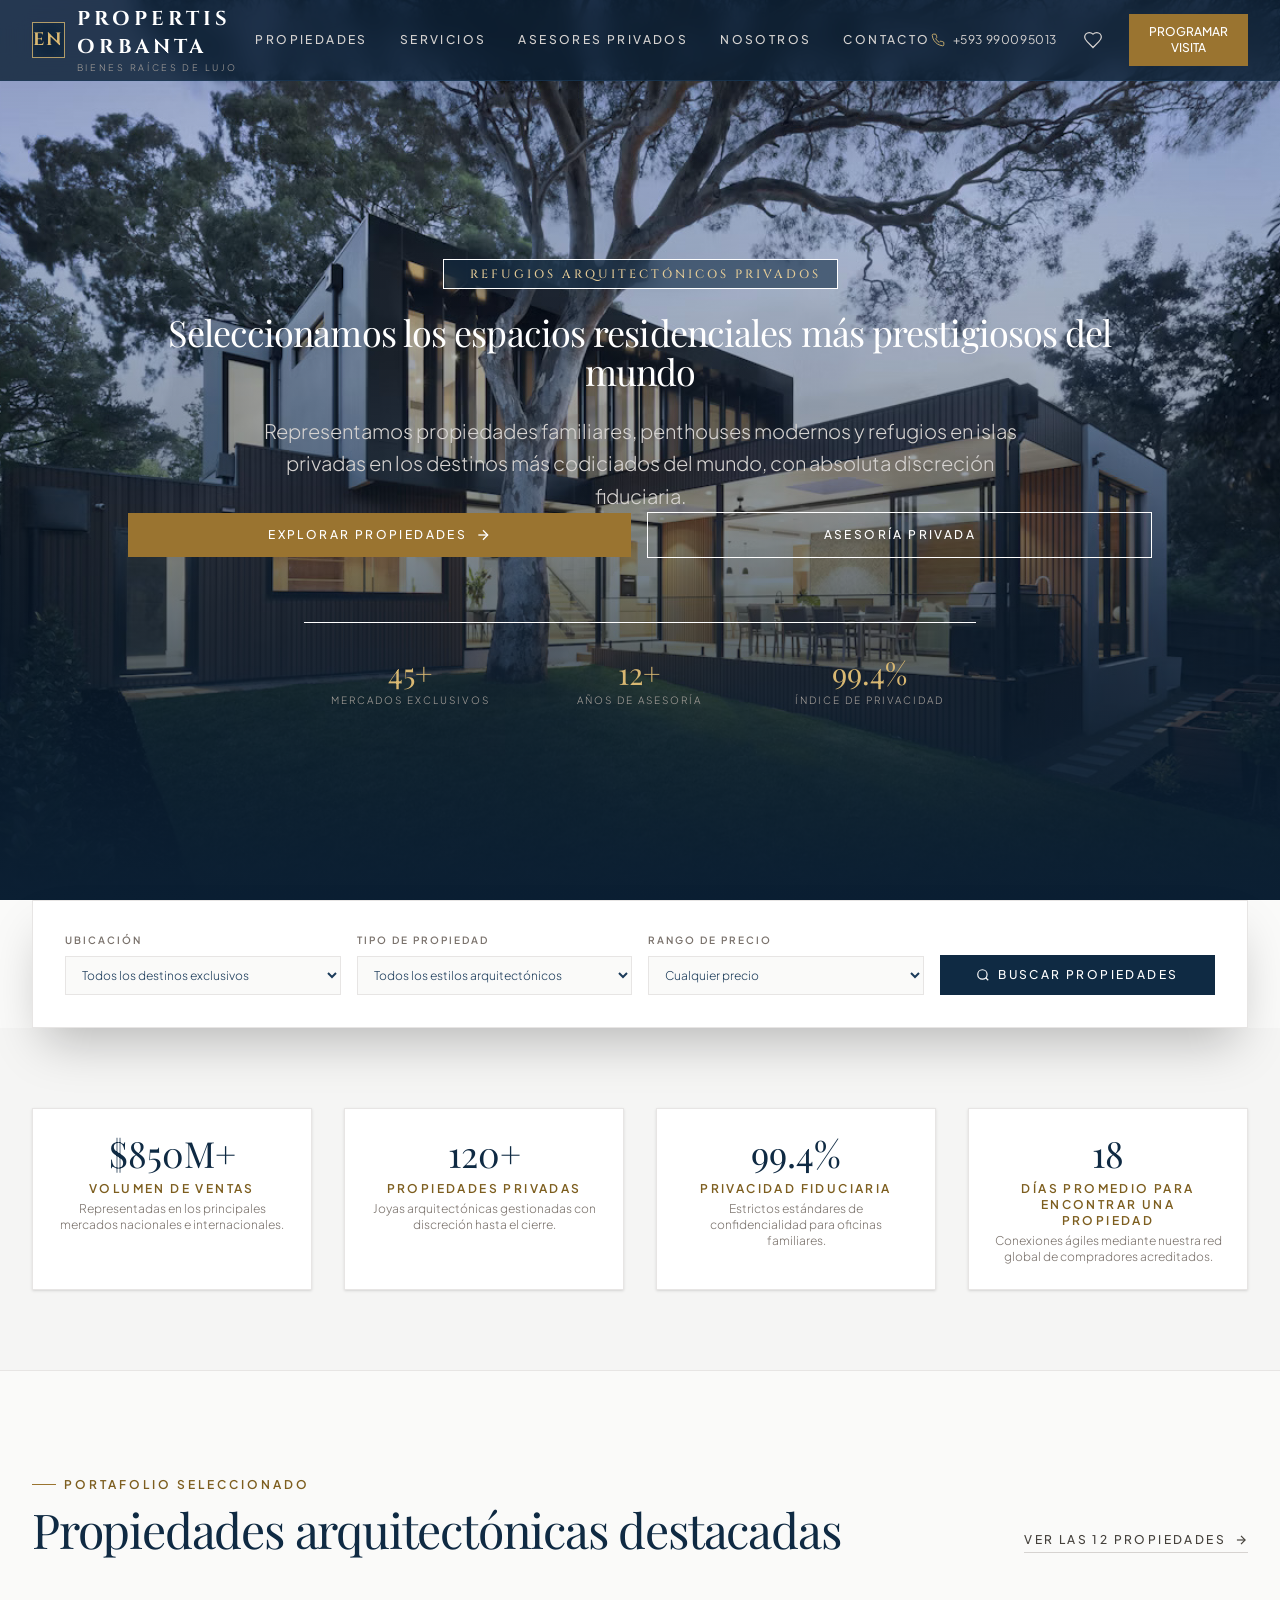
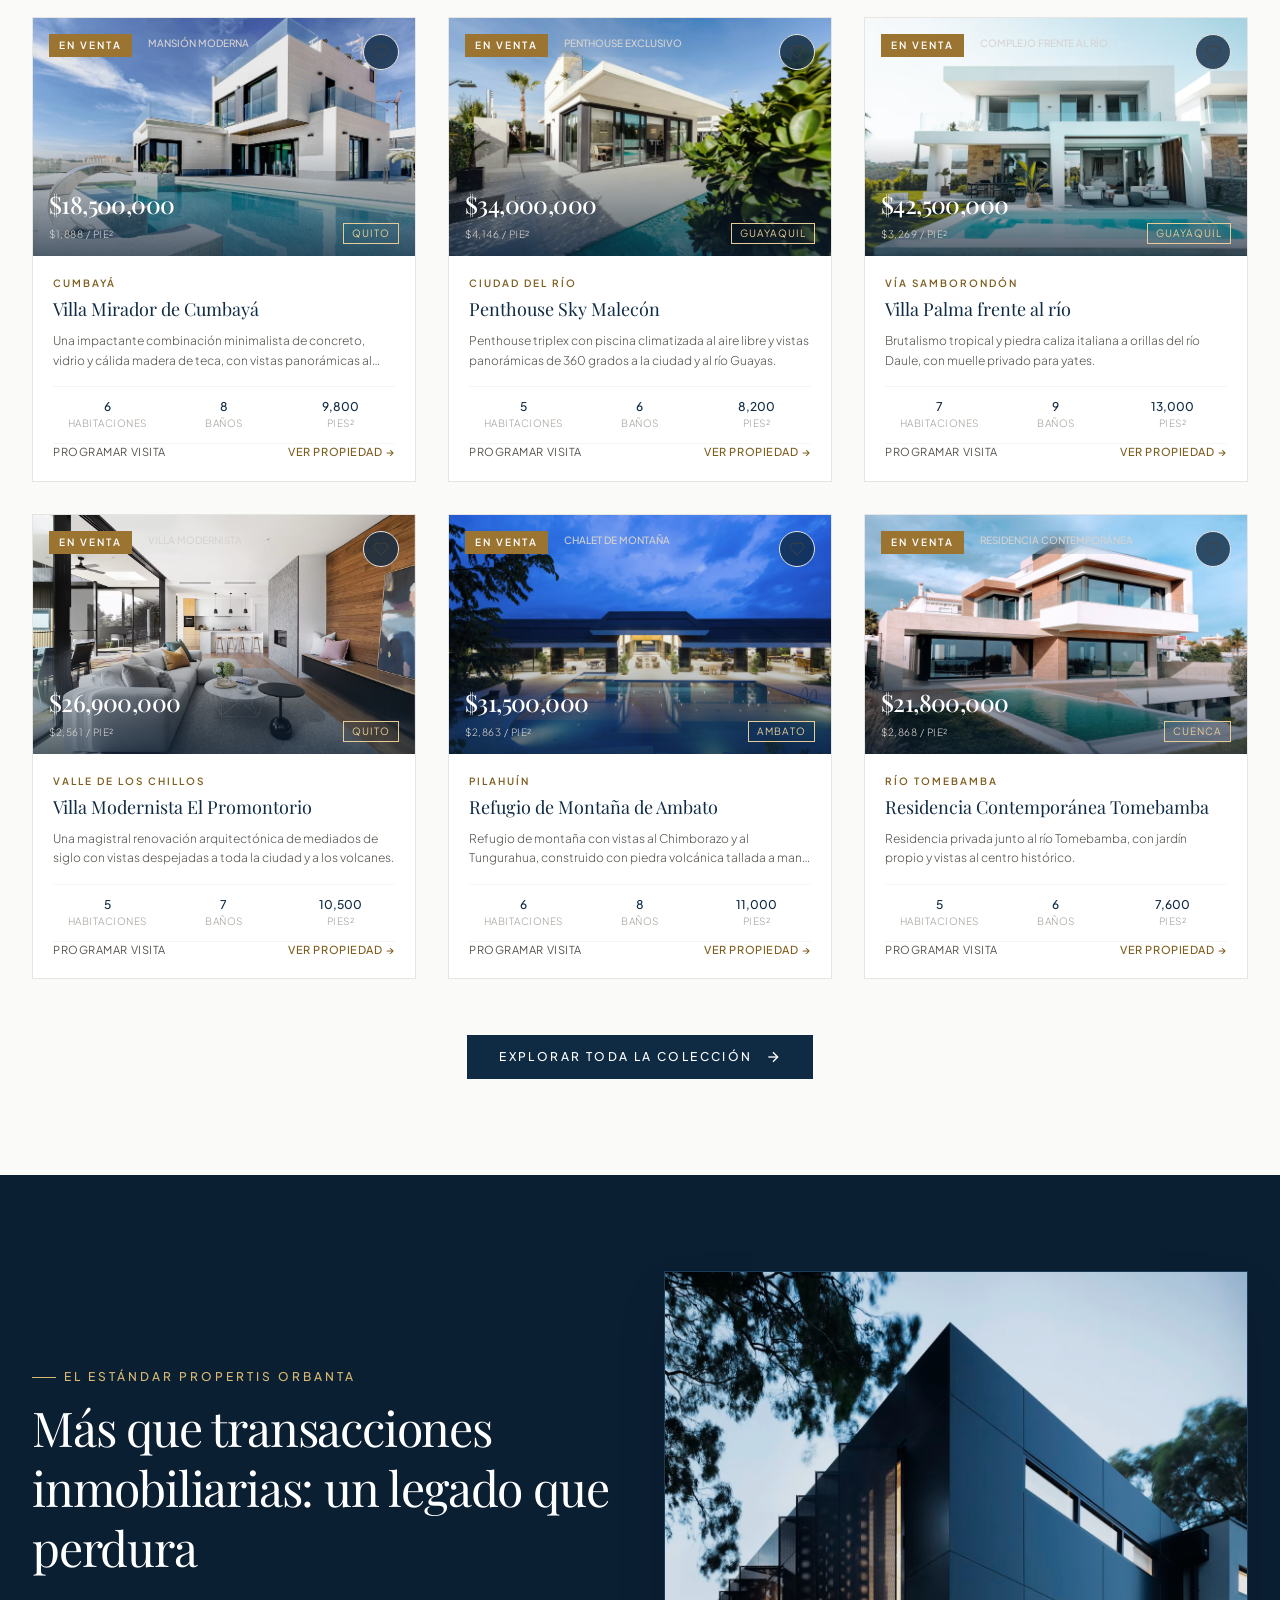
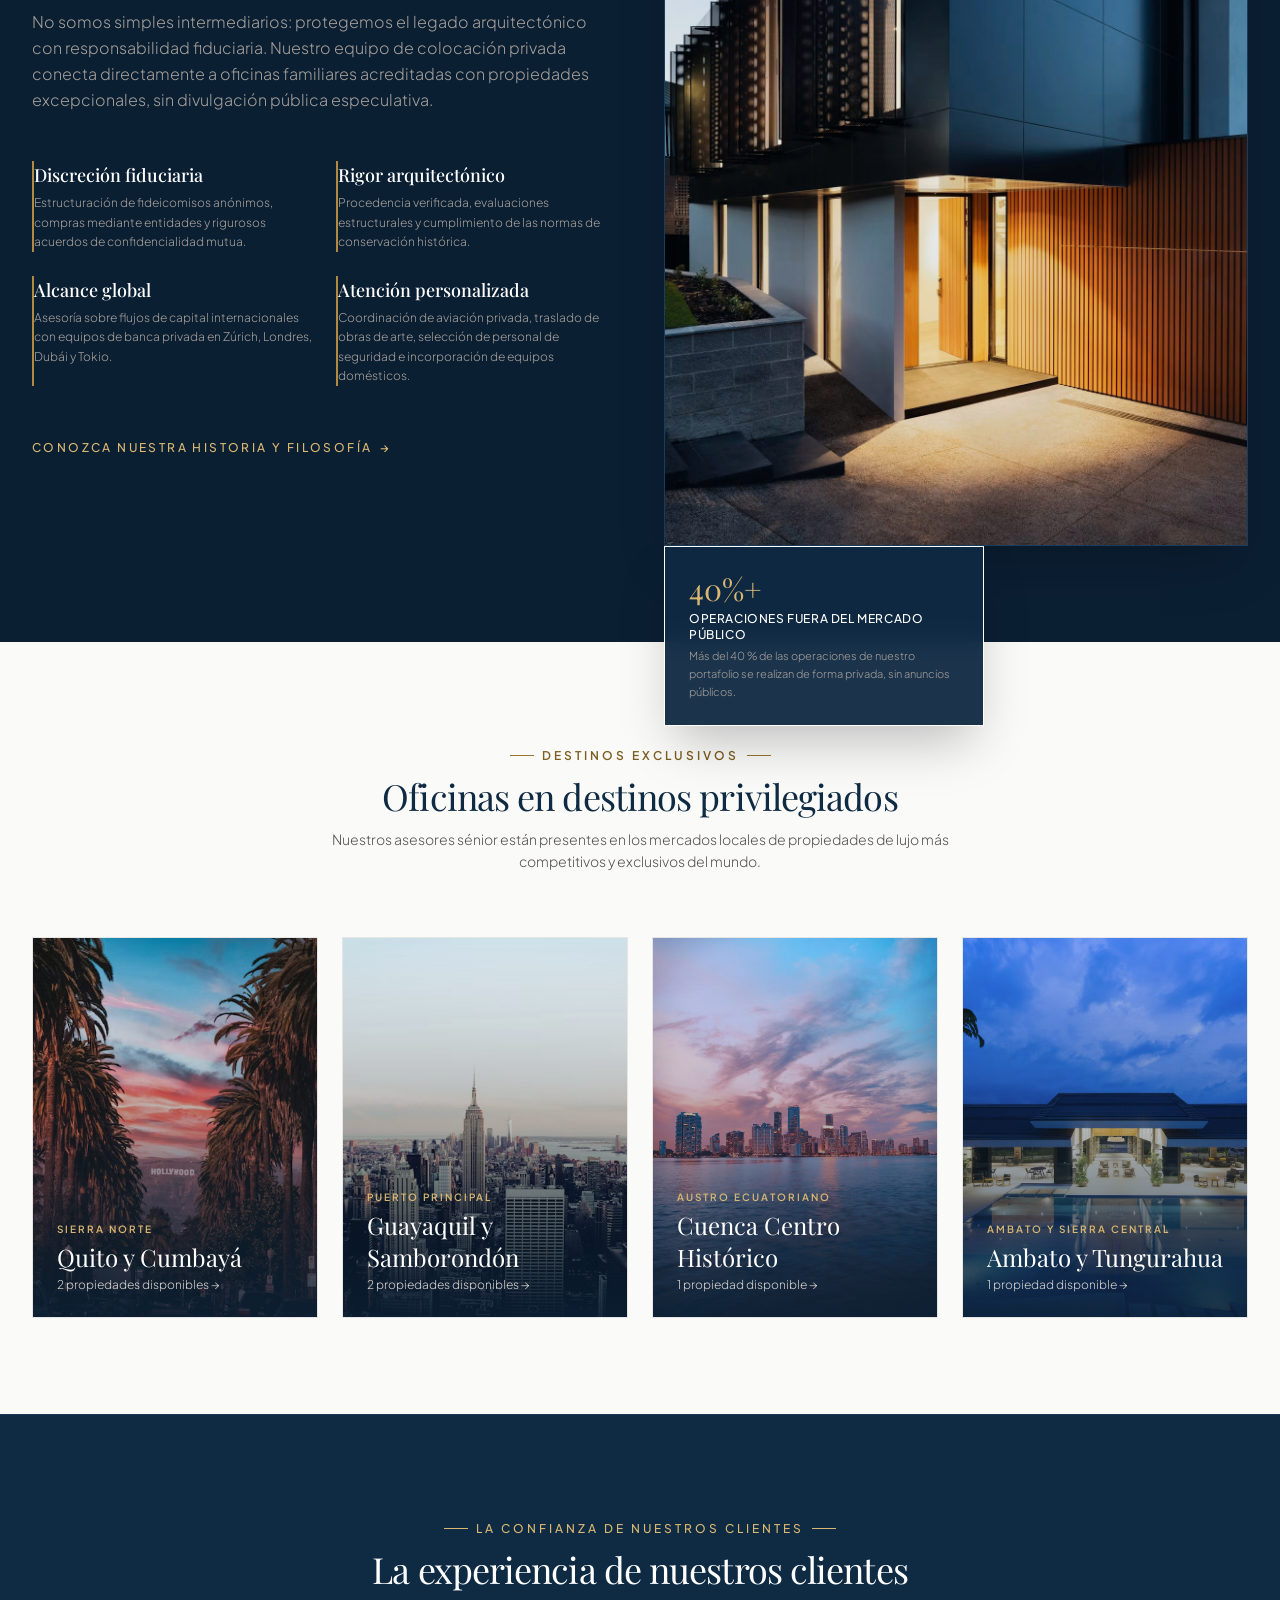
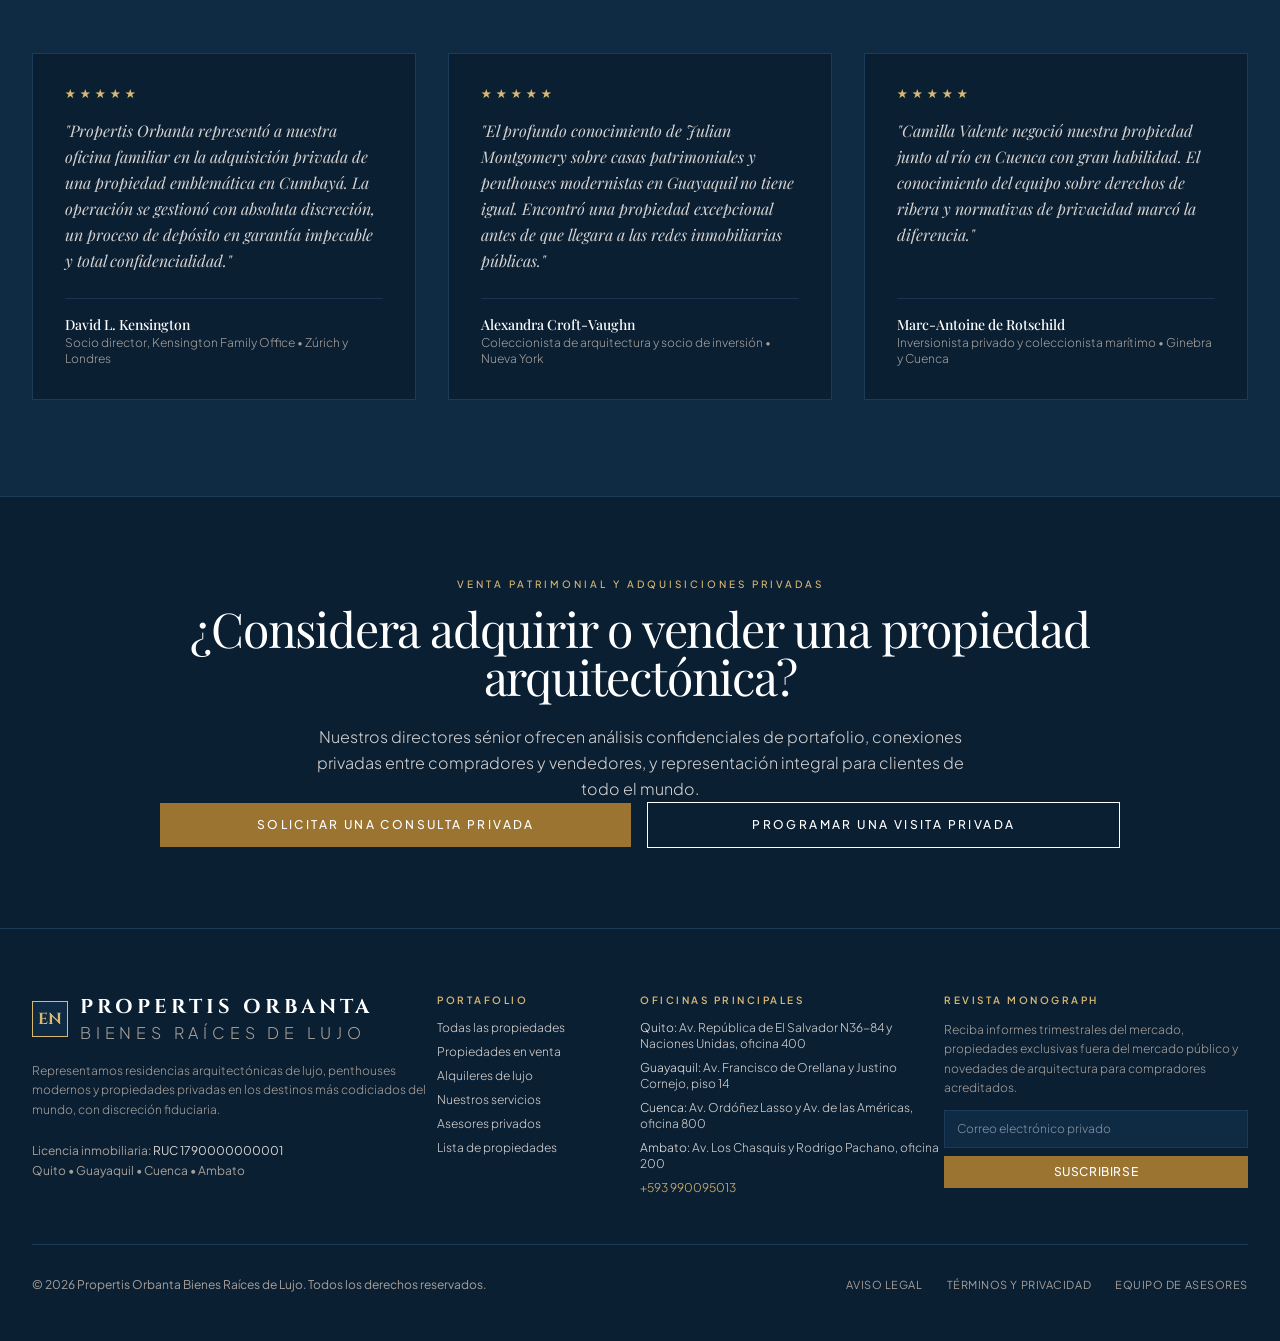
==== commit 0fe35aa8: "adaptar sitio a Ecuador oficinas de Quito Guayaqui Cuenca y Ambato" ====
--- a/estanova-html-main/index.html
+++ b/estanova-html-main/index.html
@@ -3,12 +3,12 @@
 <head>
   <meta charset="UTF-8" />
   <meta name="viewport" content="width=device-width, initial-scale=1.0" />
-  <title>EstateNova – Bienes Raíces de Lujo y Propiedades Exclusivas</title>
-  <meta name="description" content="EstateNova representa residencias arquitectónicas de lujo, penthouses modernos y propiedades privadas en los destinos más codiciados del mundo." />
+  <title>Propertis Orbanta – Bienes Raíces de Lujo y Propiedades Exclusivas</title>
+  <meta name="description" content="Propertis Orbanta representa residencias arquitectónicas de lujo, penthouses modernos y propiedades privadas en los destinos más codiciados del mundo." />
 
   <!-- OpenGraph / Social -->
-  <meta property="og:title" content="EstateNova – Bienes Raíces de Lujo y Propiedades Exclusivas" />
-  <meta property="og:description" content="EstateNova representa residencias arquitectónicas de lujo, penthouses modernos y propiedades privadas en los destinos más codiciados del mundo." />
+  <meta property="og:title" content="Propertis Orbanta – Bienes Raíces de Lujo y Propiedades Exclusivas" />
+  <meta property="og:description" content="Propertis Orbanta representa residencias arquitectónicas de lujo, penthouses modernos y propiedades privadas en los destinos más codiciados del mundo." />
   <meta property="og:type" content="website" />
 
   <!-- Google Fonts -->
@@ -34,7 +34,7 @@
           </div>
           <div class="flex flex-col">
             <span class="font-brand text-xl font-bold tracking-[0.2em] text-white uppercase group-hover:text-amber-300 transition-colors">
-              EstateNova
+              Propertis Orbanta
             </span>
             <span class="text-[9px] uppercase tracking-[0.3em] text-stone-400 font-light -mt-0.5">
               Bienes Raíces de Lujo
@@ -50,7 +50,7 @@
           <a href="services.html" class="text-xs uppercase tracking-[0.2em] font-medium transition-colors text-stone-300 hover:text-amber-400">
             Servicios
           </a>
-          <a href="agents.html" class="text-xs uppercase tracking-[0.2em] font-medium transition-colors text-stone-300 hover:text-amber-400">
+          <a href="agents.html" class="whitespace-nowrap text-xs uppercase tracking-[0.2em] font-medium transition-colors text-stone-300 hover:text-amber-400">
             Asesores Privados
           </a>
           <a href="about.html" class="text-xs uppercase tracking-[0.2em] font-medium transition-colors text-stone-300 hover:text-amber-400">
@@ -64,9 +64,9 @@
         <!-- Right Actions -->
         <div class="flex items-center gap-4">
           <!-- Direct Phone -->
-          <a href="tel:+15550192834" class="hidden xl:flex items-center gap-2 text-xs text-stone-300 hover:text-amber-400 transition-colors tracking-wider">
+          <a href="tel:+593990095013" class="hidden xl:flex items-center gap-2 whitespace-nowrap text-xs text-stone-300 hover:text-amber-400 transition-colors tracking-wider">
             <svg class="w-3.5 h-3.5 text-amber-400" viewBox="0 0 24 24" fill="none" stroke="currentColor" stroke-width="1.5"><path d="M22 16.92v3a2 2 0 0 1-2.18 2 19.79 19.79 0 0 1-8.63-3.07 19.5 19.5 0 0 1-6-6 19.79 19.79 0 0 1-3.07-8.67A2 2 0 0 1 4.11 2h3a2 2 0 0 1 2 1.72 12.84 12.84 0 0 0 .7 2.81 2 2 0 0 1-.45 2.11L8.09 9.91a16 16 0 0 0 6 6l1.27-1.27a2 2 0 0 1 2.11-.45 12.84 12.84 0 0 0 2.81.7A2 2 0 0 1 22 16.92z"/></svg>
-            <span>+1 (555) 019-2834</span>
+            <span>+593 990095013</span>
           </a>
 
           <!-- Saved Shortlist / Drawer Button -->
@@ -97,7 +97,7 @@
       <div class="absolute inset-0 z-0">
         <img
           src="images/properties/property-02.jpg"
-          alt="Residencia de lujo de EstateNova"
+          alt="Residencia de lujo de Propertis Orbanta"
           class="w-full h-full object-cover object-center filter brightness-[0.45] contrast-105 scale-100"
         />
         <div class="absolute inset-0 bg-gradient-to-t from-stone-950 via-stone-950/40 to-black/60"></div>
@@ -159,12 +159,10 @@
             <label class="block text-[10px] uppercase tracking-[0.2em] text-stone-500 font-semibold mb-2">Ubicación</label>
             <select name="location" class="w-full bg-stone-50 border border-stone-200 text-stone-800 px-3 py-2.5 text-xs font-light focus:outline-none focus:border-amber-700">
               <option value="all">Todos los destinos exclusivos</option>
-              <option value="Montecito">Montecito y Santa Barbara</option>
-              <option value="Beverly Hills">Beverly Hills y Bel-Air</option>
-              <option value="Manhattan">Manhattan y TriBeCa</option>
-              <option value="Miami Beach">Miami Beach y Venetian Islands</option>
-              <option value="Aspen">Aspen y Red Mountain</option>
-              <option value="Malibu">Malibu Colony</option>
+              <option value="Quito">Quito y Cumbayá</option>
+              <option value="Guayaquil">Guayaquil y Samborondón</option>
+              <option value="Cuenca">Cuenca</option>
+              <option value="Ambato">Ambato y Tungurahua</option>
             </select>
           </div>
           <div>
@@ -174,8 +172,8 @@
               <option value="Modern Mansion">Mansión moderna</option>
               <option value="Modernist Villa">Villa modernista</option>
               <option value="Trophy Penthouse">Penthouse exclusivo</option>
-              <option value="Oceanfront Sanctuary">Refugio frente al mar</option>
-              <option value="Alpine Chalet">Chalet alpino</option>
+              <option value="Waterfront Compound">Complejo frente al río</option>
+              <option value="Alpine Chalet">Chalet de montaña</option>
               <option value="Historic Loft">Loft histórico</option>
             </select>
           </div>
@@ -252,7 +250,7 @@
           <!-- Property 1 -->
           <div class="group bg-white border border-stone-200 overflow-hidden flex flex-col hover:border-amber-400/80 hover:shadow-xl transition-all duration-300">
             <div class="relative aspect-[16/10] overflow-hidden bg-stone-900">
-              <img src="images/properties/property-01.jpg" alt="The Montecito Zenith Sanctuary" class="w-full h-full object-cover group-hover:scale-105 transition-transform duration-700" loading="lazy" />
+              <img src="images/properties/property-01.jpg" alt="Villa Mirador de Cumbayá" class="w-full h-full object-cover group-hover:scale-105 transition-transform duration-700" loading="lazy" />
               <div class="absolute inset-0 bg-gradient-to-t from-stone-950/70 via-transparent to-black/20"></div>
               <div class="absolute top-4 left-4 flex flex-wrap gap-2">
                 <span class="text-[10px] tracking-[0.2em] uppercase font-semibold px-2.5 py-1 bg-amber-700 text-white">En venta</span>
@@ -266,16 +264,16 @@
                   <span class="font-serif text-xl sm:text-2xl font-medium tracking-tight block">$18,500,000</span>
                   <span class="text-[10px] uppercase tracking-wider text-stone-300 font-light">$1,888 / pie²</span>
                 </div>
-                <span class="text-[10px] uppercase tracking-widest text-amber-300 bg-black/40 px-2 py-0.5 backdrop-blur-sm border border-amber-400/20">Montecito</span>
+                <span class="text-[10px] uppercase tracking-widest text-amber-300 bg-black/40 px-2 py-0.5 backdrop-blur-sm border border-amber-400/20">Quito</span>
               </div>
             </div>
             <div class="p-5 flex-1 flex flex-col justify-between">
               <div>
-                <p class="text-[10px] uppercase tracking-[0.2em] text-amber-800 font-semibold mb-1">Montecito Foothills</p>
+                <p class="text-[10px] uppercase tracking-[0.2em] text-amber-800 font-semibold mb-1">Cumbayá</p>
                 <h3 class="font-serif text-lg text-stone-900 group-hover:text-amber-800 transition-colors line-clamp-1 mb-2">
-                  <a href="property-details.html?id=prop-1">The Montecito Zenith Sanctuary</a>
+                  <a href="property-details.html?id=prop-1">Villa Mirador de Cumbayá</a>
                 </h3>
-                <p class="text-xs text-stone-600 font-light line-clamp-2 leading-relaxed mb-4">Una impactante combinación minimalista de concreto, vidrio y cálida madera de teca, con vistas panorámicas al Pacífico.</p>
+                <p class="text-xs text-stone-600 font-light line-clamp-2 leading-relaxed mb-4">Una impactante combinación minimalista de concreto, vidrio y cálida madera de teca, con vistas panorámicas al valle y a los volcanes.</p>
               </div>
               <div>
                 <div class="grid grid-cols-3 gap-2 py-3 border-y border-stone-100 text-xs text-stone-700 font-light text-center">
@@ -294,7 +292,7 @@
           <!-- Property 2 -->
           <div class="group bg-white border border-stone-200 overflow-hidden flex flex-col hover:border-amber-400/80 hover:shadow-xl transition-all duration-300">
             <div class="relative aspect-[16/10] overflow-hidden bg-stone-900">
-              <img src="images/properties/property-06.jpg" alt="The TriBeCa Sky Pavilion" class="w-full h-full object-cover group-hover:scale-105 transition-transform duration-700" loading="lazy" />
+              <img src="images/properties/property-06.jpg" alt="Penthouse Sky Malecón" class="w-full h-full object-cover group-hover:scale-105 transition-transform duration-700" loading="lazy" />
               <div class="absolute inset-0 bg-gradient-to-t from-stone-950/70 via-transparent to-black/20"></div>
               <div class="absolute top-4 left-4 flex flex-wrap gap-2">
                 <span class="text-[10px] tracking-[0.2em] uppercase font-semibold px-2.5 py-1 bg-amber-700 text-white">En venta</span>
@@ -308,16 +306,16 @@
                   <span class="font-serif text-xl sm:text-2xl font-medium tracking-tight block">$34,000,000</span>
                   <span class="text-[10px] uppercase tracking-wider text-stone-300 font-light">$4,146 / pie²</span>
                 </div>
-                <span class="text-[10px] uppercase tracking-widest text-amber-300 bg-black/40 px-2 py-0.5 backdrop-blur-sm border border-amber-400/20">New York</span>
+                <span class="text-[10px] uppercase tracking-widest text-amber-300 bg-black/40 px-2 py-0.5 backdrop-blur-sm border border-amber-400/20">Guayaquil</span>
               </div>
             </div>
             <div class="p-5 flex-1 flex flex-col justify-between">
               <div>
-                <p class="text-[10px] uppercase tracking-[0.2em] text-amber-800 font-semibold mb-1">TriBeCa Waterfront</p>
+                <p class="text-[10px] uppercase tracking-[0.2em] text-amber-800 font-semibold mb-1">Ciudad del Río</p>
                 <h3 class="font-serif text-lg text-stone-900 group-hover:text-amber-800 transition-colors line-clamp-1 mb-2">
-                  <a href="property-details.html?id=prop-2">The TriBeCa Sky Pavilion</a>
+                  <a href="property-details.html?id=prop-2">Penthouse Sky Malecón</a>
                 </h3>
-                <p class="text-xs text-stone-600 font-light line-clamp-2 leading-relaxed mb-4">Penthouse triplex con piscina climatizada al aire libre y vistas panorámicas de 360 grados al perfil urbano.</p>
+                <p class="text-xs text-stone-600 font-light line-clamp-2 leading-relaxed mb-4">Penthouse triplex con piscina climatizada al aire libre y vistas panorámicas de 360 grados a la ciudad y al río Guayas.</p>
               </div>
               <div>
                 <div class="grid grid-cols-3 gap-2 py-3 border-y border-stone-100 text-xs text-stone-700 font-light text-center">
@@ -336,11 +334,11 @@
           <!-- Property 3 -->
           <div class="group bg-white border border-stone-200 overflow-hidden flex flex-col hover:border-amber-400/80 hover:shadow-xl transition-all duration-300">
             <div class="relative aspect-[16/10] overflow-hidden bg-stone-900">
-              <img src="images/properties/property-10.jpg" alt="Villa di Palma Palazzo" class="w-full h-full object-cover group-hover:scale-105 transition-transform duration-700" loading="lazy" />
+              <img src="images/properties/property-10.jpg" alt="Villa Palma frente al río" class="w-full h-full object-cover group-hover:scale-105 transition-transform duration-700" loading="lazy" />
               <div class="absolute inset-0 bg-gradient-to-t from-stone-950/70 via-transparent to-black/20"></div>
               <div class="absolute top-4 left-4 flex flex-wrap gap-2">
                 <span class="text-[10px] tracking-[0.2em] uppercase font-semibold px-2.5 py-1 bg-amber-700 text-white">En venta</span>
-                <span class="text-[10px] tracking-[0.15em] uppercase font-medium px-2 py-0.5 bg-stone-900/85 text-stone-300 backdrop-blur-sm">Refugio frente al mar</span>
+                <span class="text-[10px] tracking-[0.15em] uppercase font-medium px-2 py-0.5 bg-stone-900/85 text-stone-300 backdrop-blur-sm">Complejo frente al río</span>
               </div>
               <button type="button" data-favorite-id="prop-3" class="absolute top-4 right-4 w-9 h-9 rounded-full bg-stone-900/80 backdrop-blur-md border border-white/20 flex items-center justify-center transition-transform active:scale-90 hover:bg-white text-stone-200 hover:text-amber-700 cursor-pointer" onclick="event.preventDefault(); const res = FavoritesStore.toggle('prop-3'); showToast(res ? 'Guardado en la lista' : 'Eliminado de la lista', 'heart');">
                 <svg class="w-4 h-4 text-stone-300" viewBox="0 0 24 24" fill="none" stroke="currentColor" stroke-width="1.5"><path d="M19 14c1.49-1.46 3-3.21 3-5.5A5.5 5.5 0 0 0 16.5 3c-1.76 0-3 .5-4.5 2-1.5-1.5-2.74-2-4.5-2A5.5 5.5 0 0 0 2 8.5c0 2.3 1.5 4.05 3 5.5l7 7Z"/></svg>
@@ -350,16 +348,16 @@
                   <span class="font-serif text-xl sm:text-2xl font-medium tracking-tight block">$42,500,000</span>
                   <span class="text-[10px] uppercase tracking-wider text-stone-300 font-light">$3,269 / pie²</span>
                 </div>
-                <span class="text-[10px] uppercase tracking-widest text-amber-300 bg-black/40 px-2 py-0.5 backdrop-blur-sm border border-amber-400/20">Miami Beach</span>
+                <span class="text-[10px] uppercase tracking-widest text-amber-300 bg-black/40 px-2 py-0.5 backdrop-blur-sm border border-amber-400/20">Guayaquil</span>
               </div>
             </div>
             <div class="p-5 flex-1 flex flex-col justify-between">
               <div>
-                <p class="text-[10px] uppercase tracking-[0.2em] text-amber-800 font-semibold mb-1">Venetian Islands</p>
+                <p class="text-[10px] uppercase tracking-[0.2em] text-amber-800 font-semibold mb-1">Vía Samborondón</p>
                 <h3 class="font-serif text-lg text-stone-900 group-hover:text-amber-800 transition-colors line-clamp-1 mb-2">
-                  <a href="property-details.html?id=prop-3">Villa di Palma Palazzo</a>
+                  <a href="property-details.html?id=prop-3">Villa Palma frente al río</a>
                 </h3>
-                <p class="text-xs text-stone-600 font-light line-clamp-2 leading-relaxed mb-4">Tropical brutalism meets Italian limestone on Biscayne Bay with private 130-foot mega-yacht slip.</p>
+                <p class="text-xs text-stone-600 font-light line-clamp-2 leading-relaxed mb-4">Brutalismo tropical y piedra caliza italiana a orillas del río Daule, con muelle privado para yates.</p>
               </div>
               <div>
                 <div class="grid grid-cols-3 gap-2 py-3 border-y border-stone-100 text-xs text-stone-700 font-light text-center">
@@ -378,7 +376,7 @@
           <!-- Property 4 -->
           <div class="group bg-white border border-stone-200 overflow-hidden flex flex-col hover:border-amber-400/80 hover:shadow-xl transition-all duration-300">
             <div class="relative aspect-[16/10] overflow-hidden bg-stone-900">
-              <img src="images/properties/property-03.jpg" alt="The Promontory Modernist Villa" class="w-full h-full object-cover group-hover:scale-105 transition-transform duration-700" loading="lazy" />
+              <img src="images/properties/property-03.jpg" alt="Villa Modernista El Promontorio" class="w-full h-full object-cover group-hover:scale-105 transition-transform duration-700" loading="lazy" />
               <div class="absolute inset-0 bg-gradient-to-t from-stone-950/70 via-transparent to-black/20"></div>
               <div class="absolute top-4 left-4 flex flex-wrap gap-2">
                 <span class="text-[10px] tracking-[0.2em] uppercase font-semibold px-2.5 py-1 bg-amber-700 text-white">En venta</span>
@@ -392,16 +390,16 @@
                   <span class="font-serif text-xl sm:text-2xl font-medium tracking-tight block">$26,900,000</span>
                   <span class="text-[10px] uppercase tracking-wider text-stone-300 font-light">$2,561 / pie²</span>
                 </div>
-                <span class="text-[10px] uppercase tracking-widest text-amber-300 bg-black/40 px-2 py-0.5 backdrop-blur-sm border border-amber-400/20">Beverly Hills</span>
+                <span class="text-[10px] uppercase tracking-widest text-amber-300 bg-black/40 px-2 py-0.5 backdrop-blur-sm border border-amber-400/20">Quito</span>
               </div>
             </div>
             <div class="p-5 flex-1 flex flex-col justify-between">
               <div>
-                <p class="text-[10px] uppercase tracking-[0.2em] text-amber-800 font-semibold mb-1">Trousdale Estates</p>
+                <p class="text-[10px] uppercase tracking-[0.2em] text-amber-800 font-semibold mb-1">Valle de los Chillos</p>
                 <h3 class="font-serif text-lg text-stone-900 group-hover:text-amber-800 transition-colors line-clamp-1 mb-2">
-                  <a href="property-details.html?id=prop-4">The Promontory Modernist Villa</a>
+                  <a href="property-details.html?id=prop-4">Villa Modernista El Promontorio</a>
                 </h3>
-                <p class="text-xs text-stone-600 font-light line-clamp-2 leading-relaxed mb-4">Una magistral renovación arquitectónica de mediados de siglo con vistas despejadas desde el centro de Los Ángeles hasta la isla Catalina.</p>
+                <p class="text-xs text-stone-600 font-light line-clamp-2 leading-relaxed mb-4">Una magistral renovación arquitectónica de mediados de siglo con vistas despejadas a toda la ciudad y a los volcanes.</p>
               </div>
               <div>
                 <div class="grid grid-cols-3 gap-2 py-3 border-y border-stone-100 text-xs text-stone-700 font-light text-center">
@@ -420,11 +418,11 @@
           <!-- Property 5 -->
           <div class="group bg-white border border-stone-200 overflow-hidden flex flex-col hover:border-amber-400/80 hover:shadow-xl transition-all duration-300">
             <div class="relative aspect-[16/10] overflow-hidden bg-stone-900">
-              <img src="images/properties/property-14.jpg" alt="The Aspen Alpine Lodge" class="w-full h-full object-cover group-hover:scale-105 transition-transform duration-700" loading="lazy" />
+              <img src="images/properties/property-14.jpg" alt="Refugio de Montaña de Ambato" class="w-full h-full object-cover group-hover:scale-105 transition-transform duration-700" loading="lazy" />
               <div class="absolute inset-0 bg-gradient-to-t from-stone-950/70 via-transparent to-black/20"></div>
               <div class="absolute top-4 left-4 flex flex-wrap gap-2">
                 <span class="text-[10px] tracking-[0.2em] uppercase font-semibold px-2.5 py-1 bg-amber-700 text-white">En venta</span>
-                <span class="text-[10px] tracking-[0.15em] uppercase font-medium px-2 py-0.5 bg-stone-900/85 text-stone-300 backdrop-blur-sm">Chalet alpino</span>
+                <span class="text-[10px] tracking-[0.15em] uppercase font-medium px-2 py-0.5 bg-stone-900/85 text-stone-300 backdrop-blur-sm">Chalet de montaña</span>
               </div>
               <button type="button" data-favorite-id="prop-5" class="absolute top-4 right-4 w-9 h-9 rounded-full bg-stone-900/80 backdrop-blur-md border border-white/20 flex items-center justify-center transition-transform active:scale-90 hover:bg-white text-stone-200 hover:text-amber-700 cursor-pointer" onclick="event.preventDefault(); const res = FavoritesStore.toggle('prop-5'); showToast(res ? 'Guardado en la lista' : 'Eliminado de la lista', 'heart');">
                 <svg class="w-4 h-4 text-stone-300" viewBox="0 0 24 24" fill="none" stroke="currentColor" stroke-width="1.5"><path d="M19 14c1.49-1.46 3-3.21 3-5.5A5.5 5.5 0 0 0 16.5 3c-1.76 0-3 .5-4.5 2-1.5-1.5-2.74-2-4.5-2A5.5 5.5 0 0 0 2 8.5c0 2.3 1.5 4.05 3 5.5l7 7Z"/></svg>
@@ -434,16 +432,16 @@
                   <span class="font-serif text-xl sm:text-2xl font-medium tracking-tight block">$31,500,000</span>
                   <span class="text-[10px] uppercase tracking-wider text-stone-300 font-light">$2,863 / pie²</span>
                 </div>
-                <span class="text-[10px] uppercase tracking-widest text-amber-300 bg-black/40 px-2 py-0.5 backdrop-blur-sm border border-amber-400/20">Aspen</span>
+                <span class="text-[10px] uppercase tracking-widest text-amber-300 bg-black/40 px-2 py-0.5 backdrop-blur-sm border border-amber-400/20">Ambato</span>
               </div>
             </div>
             <div class="p-5 flex-1 flex flex-col justify-between">
               <div>
-                <p class="text-[10px] uppercase tracking-[0.2em] text-amber-800 font-semibold mb-1">Red Mountain</p>
+                <p class="text-[10px] uppercase tracking-[0.2em] text-amber-800 font-semibold mb-1">Pilahuín</p>
                 <h3 class="font-serif text-lg text-stone-900 group-hover:text-amber-800 transition-colors line-clamp-1 mb-2">
-                  <a href="property-details.html?id=prop-5">The Aspen Alpine Lodge</a>
+                  <a href="property-details.html?id=prop-5">Refugio de Montaña de Ambato</a>
                 </h3>
-                <p class="text-xs text-stone-600 font-light line-clamp-2 leading-relaxed mb-4">Refugio con acceso directo a las pistas, construido con granito de Colorado tallado a mano y vigas de abeto Douglas.</p>
+                <p class="text-xs text-stone-600 font-light line-clamp-2 leading-relaxed mb-4">Refugio de montaña con vistas al Chimborazo y al Tungurahua, construido con piedra volcánica tallada a mano y vigas de madera.</p>
               </div>
               <div>
                 <div class="grid grid-cols-3 gap-2 py-3 border-y border-stone-100 text-xs text-stone-700 font-light text-center">
@@ -462,11 +460,11 @@
           <!-- Property 6 -->
           <div class="group bg-white border border-stone-200 overflow-hidden flex flex-col hover:border-amber-400/80 hover:shadow-xl transition-all duration-300">
             <div class="relative aspect-[16/10] overflow-hidden bg-stone-900">
-              <img src="images/properties/property-15.jpg" alt="The Malibu Crest Pavilion" class="w-full h-full object-cover group-hover:scale-105 transition-transform duration-700" loading="lazy" />
+              <img src="images/properties/property-15.jpg" alt="Residencia Contemporánea Tomebamba" class="w-full h-full object-cover group-hover:scale-105 transition-transform duration-700" loading="lazy" />
               <div class="absolute inset-0 bg-gradient-to-t from-stone-950/70 via-transparent to-black/20"></div>
               <div class="absolute top-4 left-4 flex flex-wrap gap-2">
                 <span class="text-[10px] tracking-[0.2em] uppercase font-semibold px-2.5 py-1 bg-amber-700 text-white">En venta</span>
-                <span class="text-[10px] tracking-[0.15em] uppercase font-medium px-2 py-0.5 bg-stone-900/85 text-stone-300 backdrop-blur-sm">Refugio frente al mar</span>
+                <span class="text-[10px] tracking-[0.15em] uppercase font-medium px-2 py-0.5 bg-stone-900/85 text-stone-300 backdrop-blur-sm">Residencia contemporánea</span>
               </div>
               <button type="button" data-favorite-id="prop-6" class="absolute top-4 right-4 w-9 h-9 rounded-full bg-stone-900/80 backdrop-blur-md border border-white/20 flex items-center justify-center transition-transform active:scale-90 hover:bg-white text-stone-200 hover:text-amber-700 cursor-pointer" onclick="event.preventDefault(); const res = FavoritesStore.toggle('prop-6'); showToast(res ? 'Guardado en la lista' : 'Eliminado de la lista', 'heart');">
                 <svg class="w-4 h-4 text-stone-300" viewBox="0 0 24 24" fill="none" stroke="currentColor" stroke-width="1.5"><path d="M19 14c1.49-1.46 3-3.21 3-5.5A5.5 5.5 0 0 0 16.5 3c-1.76 0-3 .5-4.5 2-1.5-1.5-2.74-2-4.5-2A5.5 5.5 0 0 0 2 8.5c0 2.3 1.5 4.05 3 5.5l7 7Z"/></svg>
@@ -476,16 +474,16 @@
                   <span class="font-serif text-xl sm:text-2xl font-medium tracking-tight block">$21,800,000</span>
                   <span class="text-[10px] uppercase tracking-wider text-stone-300 font-light">$2,868 / pie²</span>
                 </div>
-                <span class="text-[10px] uppercase tracking-widest text-amber-300 bg-black/40 px-2 py-0.5 backdrop-blur-sm border border-amber-400/20">Malibu</span>
+                <span class="text-[10px] uppercase tracking-widest text-amber-300 bg-black/40 px-2 py-0.5 backdrop-blur-sm border border-amber-400/20">Cuenca</span>
               </div>
             </div>
             <div class="p-5 flex-1 flex flex-col justify-between">
               <div>
-                <p class="text-[10px] uppercase tracking-[0.2em] text-amber-800 font-semibold mb-1">Malibu Colony</p>
+                <p class="text-[10px] uppercase tracking-[0.2em] text-amber-800 font-semibold mb-1">Río Tomebamba</p>
                 <h3 class="font-serif text-lg text-stone-900 group-hover:text-amber-800 transition-colors line-clamp-1 mb-2">
-                  <a href="property-details.html?id=prop-6">The Malibu Crest Pavilion</a>
+                  <a href="property-details.html?id=prop-6">Residencia Contemporánea Tomebamba</a>
                 </h3>
-                <p class="text-xs text-stone-600 font-light line-clamp-2 leading-relaxed mb-4">Residencia privada en un acantilado costero, con funicular propio hasta una cala de arena blanca.</p>
+                <p class="text-xs text-stone-600 font-light line-clamp-2 leading-relaxed mb-4">Residencia privada junto al río Tomebamba, con jardín propio y vistas al centro histórico.</p>
               </div>
               <div>
                 <div class="grid grid-cols-3 gap-2 py-3 border-y border-stone-100 text-xs text-stone-700 font-light text-center">
@@ -520,7 +518,7 @@
             <div>
               <div class="inline-flex items-center gap-2 text-amber-400 text-xs uppercase tracking-[0.25em] font-medium mb-3">
                 <span class="w-6 h-px bg-amber-400"></span>
-                <span>El estándar EstateNova</span>
+                <span>El estándar Propertis Orbanta</span>
               </div>
               <h2 class="font-serif text-3xl sm:text-4xl md:text-5xl text-white font-normal tracking-tight leading-tight">
                 Más que transacciones inmobiliarias: un legado que perdura
@@ -596,46 +594,46 @@
 
         <div class="grid grid-cols-1 md:grid-cols-2 lg:grid-cols-4 gap-6">
           <!-- Loc 1 -->
-          <a href="properties.html?location=Beverly+Hills" class="group relative aspect-[3/4] overflow-hidden bg-stone-900 border border-stone-200">
-            <img src="images/properties/property-17.jpg" alt="Beverly Hills & Bel-Air" class="w-full h-full object-cover group-hover:scale-105 transition-transform duration-700 filter brightness-[0.7]" />
+          <a href="properties.html?location=Quito" class="group relative aspect-[3/4] overflow-hidden bg-stone-900 border border-stone-200">
+            <img src="images/properties/property-17.jpg" alt="Quito y Cumbayá" class="w-full h-full object-cover group-hover:scale-105 transition-transform duration-700 filter brightness-[0.7]" />
             <div class="absolute inset-0 bg-gradient-to-t from-stone-950/90 via-stone-950/30 to-transparent"></div>
             <div class="absolute bottom-6 left-6 right-6 text-white">
-              <span class="text-[10px] uppercase tracking-[0.2em] text-amber-400 font-semibold block mb-1">Colinas de California</span>
-              <h3 class="font-serif text-xl sm:text-2xl font-normal group-hover:text-amber-300 transition-colors">Beverly Hills & Bel-Air</h3>
-              <span class="text-xs text-stone-300 font-light mt-1 block">4 propiedades disponibles &rarr;</span>
+              <span class="text-[10px] uppercase tracking-[0.2em] text-amber-400 font-semibold block mb-1">Sierra norte</span>
+              <h3 class="font-serif text-xl sm:text-2xl font-normal group-hover:text-amber-300 transition-colors">Quito y Cumbayá</h3>
+              <span class="text-xs text-stone-300 font-light mt-1 block">2 propiedades disponibles &rarr;</span>
             </div>
           </a>
 
           <!-- Loc 2 -->
-          <a href="properties.html?location=Manhattan" class="group relative aspect-[3/4] overflow-hidden bg-stone-900 border border-stone-200">
-            <img src="images/properties/property-18.jpg" alt="Manhattan & TriBeCa" class="w-full h-full object-cover group-hover:scale-105 transition-transform duration-700 filter brightness-[0.7]" />
+          <a href="properties.html?location=Guayaquil" class="group relative aspect-[3/4] overflow-hidden bg-stone-900 border border-stone-200">
+            <img src="images/properties/property-18.jpg" alt="Guayaquil y Samborondón" class="w-full h-full object-cover group-hover:scale-105 transition-transform duration-700 filter brightness-[0.7]" />
             <div class="absolute inset-0 bg-gradient-to-t from-stone-950/90 via-stone-950/30 to-transparent"></div>
             <div class="absolute bottom-6 left-6 right-6 text-white">
-              <span class="text-[10px] uppercase tracking-[0.2em] text-amber-400 font-semibold block mb-1">Metrópolis de Nueva York</span>
-              <h3 class="font-serif text-xl sm:text-2xl font-normal group-hover:text-amber-300 transition-colors">Manhattan & TriBeCa</h3>
-              <span class="text-xs text-stone-300 font-light mt-1 block">3 propiedades disponibles &rarr;</span>
+              <span class="text-[10px] uppercase tracking-[0.2em] text-amber-400 font-semibold block mb-1">Puerto principal</span>
+              <h3 class="font-serif text-xl sm:text-2xl font-normal group-hover:text-amber-300 transition-colors">Guayaquil y Samborondón</h3>
+              <span class="text-xs text-stone-300 font-light mt-1 block">2 propiedades disponibles &rarr;</span>
             </div>
           </a>
 
           <!-- Loc 3 -->
-          <a href="properties.html?location=Miami+Beach" class="group relative aspect-[3/4] overflow-hidden bg-stone-900 border border-stone-200">
-            <img src="images/properties/property-19.jpg" alt="Miami Beach & Venetian" class="w-full h-full object-cover group-hover:scale-105 transition-transform duration-700 filter brightness-[0.7]" />
+          <a href="properties.html?location=Cuenca" class="group relative aspect-[3/4] overflow-hidden bg-stone-900 border border-stone-200">
+            <img src="images/properties/property-19.jpg" alt="Cuenca" class="w-full h-full object-cover group-hover:scale-105 transition-transform duration-700 filter brightness-[0.7]" />
             <div class="absolute inset-0 bg-gradient-to-t from-stone-950/90 via-stone-950/30 to-transparent"></div>
             <div class="absolute bottom-6 left-6 right-6 text-white">
-              <span class="text-[10px] uppercase tracking-[0.2em] text-amber-400 font-semibold block mb-1">Costa del sur de Florida</span>
-              <h3 class="font-serif text-xl sm:text-2xl font-normal group-hover:text-amber-300 transition-colors">Miami Beach Waterfront</h3>
-              <span class="text-xs text-stone-300 font-light mt-1 block">3 propiedades disponibles &rarr;</span>
+              <span class="text-[10px] uppercase tracking-[0.2em] text-amber-400 font-semibold block mb-1">Austro ecuatoriano</span>
+              <h3 class="font-serif text-xl sm:text-2xl font-normal group-hover:text-amber-300 transition-colors">Cuenca Centro Histórico</h3>
+              <span class="text-xs text-stone-300 font-light mt-1 block">1 propiedad disponible &rarr;</span>
             </div>
           </a>
 
           <!-- Loc 4 -->
-          <a href="properties.html?location=Aspen" class="group relative aspect-[3/4] overflow-hidden bg-stone-900 border border-stone-200">
-            <img src="images/properties/property-14.jpg" alt="Aspen & Vail Valley" class="w-full h-full object-cover group-hover:scale-105 transition-transform duration-700 filter brightness-[0.7]" />
+          <a href="properties.html?location=Ambato" class="group relative aspect-[3/4] overflow-hidden bg-stone-900 border border-stone-200">
+            <img src="images/properties/property-14.jpg" alt="Ambato y Tungurahua" class="w-full h-full object-cover group-hover:scale-105 transition-transform duration-700 filter brightness-[0.7]" />
             <div class="absolute inset-0 bg-gradient-to-t from-stone-950/90 via-stone-950/30 to-transparent"></div>
             <div class="absolute bottom-6 left-6 right-6 text-white">
-              <span class="text-[10px] uppercase tracking-[0.2em] text-amber-400 font-semibold block mb-1">Montañas Rocosas de Colorado</span>
-              <h3 class="font-serif text-xl sm:text-2xl font-normal group-hover:text-amber-300 transition-colors">Aspen & Red Mountain</h3>
-              <span class="text-xs text-stone-300 font-light mt-1 block">2 propiedades disponibles &rarr;</span>
+              <span class="text-[10px] uppercase tracking-[0.2em] text-amber-400 font-semibold block mb-1">Ambato y Sierra central</span>
+              <h3 class="font-serif text-xl sm:text-2xl font-normal group-hover:text-amber-300 transition-colors">Ambato y Tungurahua</h3>
+              <span class="text-xs text-stone-300 font-light mt-1 block">1 propiedad disponible &rarr;</span>
             </div>
           </a>
         </div>
@@ -663,7 +661,7 @@
                 <span>★</span><span>★</span><span>★</span><span>★</span><span>★</span>
               </div>
               <p class="text-stone-300 font-serif italic text-base leading-relaxed mb-6">
-                "EstateNova representó a nuestra oficina familiar en la adquisición privada de una propiedad emblemática en Montecito. La operación se gestionó con absoluta discreción, un proceso de depósito en garantía impecable y total confidencialidad."
+                "Propertis Orbanta representó a nuestra oficina familiar en la adquisición privada de una propiedad emblemática en Cumbayá. La operación se gestionó con absoluta discreción, un proceso de depósito en garantía impecable y total confidencialidad."
               </p>
             </div>
             <div class="pt-4 border-t border-stone-800/80">
@@ -678,7 +676,7 @@
                 <span>★</span><span>★</span><span>★</span><span>★</span><span>★</span>
               </div>
               <p class="text-stone-300 font-serif italic text-base leading-relaxed mb-6">
-                "El profundo conocimiento de Julian Montgomery sobre edificios históricos de hierro fundido y penthouses modernistas en TriBeCa no tiene igual. Encontró una propiedad excepcional antes de que llegara a las redes inmobiliarias públicas."
+                "El profundo conocimiento de Julian Montgomery sobre casas patrimoniales y penthouses modernistas en Guayaquil no tiene igual. Encontró una propiedad excepcional antes de que llegara a las redes inmobiliarias públicas."
               </p>
             </div>
             <div class="pt-4 border-t border-stone-800/80">
@@ -693,12 +691,12 @@
                 <span>★</span><span>★</span><span>★</span><span>★</span><span>★</span>
               </div>
               <p class="text-stone-300 font-serif italic text-base leading-relaxed mb-6">
-                "Camilla Valente negoció nuestra propiedad con acceso a aguas profundas en Venetian Islands con gran habilidad. El conocimiento del equipo sobre derechos costeros y normativas de privacidad marcó la diferencia."
+                "Camilla Valente negoció nuestra propiedad junto al río en Cuenca con gran habilidad. El conocimiento del equipo sobre derechos de ribera y normativas de privacidad marcó la diferencia."
               </p>
             </div>
             <div class="pt-4 border-t border-stone-800/80">
               <h4 class="font-serif text-white text-sm font-medium">Marc-Antoine de Rotschild</h4>
-              <p class="text-xs text-stone-400 font-light">Inversionista privado y coleccionista marítimo • Ginebra y Miami</p>
+              <p class="text-xs text-stone-400 font-light">Inversionista privado y coleccionista marítimo • Ginebra y Cuenca</p>
             </div>
           </div>
         </div>
@@ -740,7 +738,7 @@
               <span class="font-brand font-bold text-amber-400 text-base">EN</span>
             </div>
             <div>
-              <span class="font-brand text-xl font-bold tracking-[0.2em] text-white uppercase block">EstateNova</span>
+              <span class="font-brand text-xl font-bold tracking-[0.2em] text-white uppercase block">Propertis Orbanta</span>
               <span class="text-[8px] uppercase tracking-[0.3em] text-stone-400 font-light block">Bienes Raíces de Lujo</span>
             </div>
           </a>
@@ -748,8 +746,8 @@
             Representamos residencias arquitectónicas de lujo, penthouses modernos y propiedades privadas en los destinos más codiciados del mundo, con discreción fiduciaria.
           </p>
           <div class="pt-2 text-xs text-stone-400">
-            <p>Licencia inmobiliaria: <strong class="text-stone-300 font-normal">DRE #01928340</strong></p>
-            <p class="mt-1">Beverly Hills • Manhattan • Miami Beach • Aspen</p>
+            <p>Licencia inmobiliaria: <strong class="text-stone-300 font-normal">RUC 1790000000001</strong></p>
+            <p class="mt-1">Quito • Guayaquil • Cuenca • Ambato</p>
           </div>
         </div>
 
@@ -770,11 +768,11 @@
         <div class="lg:col-span-3 space-y-3">
           <span class="text-[10px] uppercase tracking-[0.25em] text-amber-400 font-semibold block">Oficinas principales</span>
           <ul class="space-y-2 text-xs font-light">
-            <li><span class="text-stone-200">Beverly Hills:</span> 100 Luxury Blvd, oficina 400</li>
-            <li><span class="text-stone-200">Manhattan:</span> 740 Madison Ave, piso 14</li>
-            <li><span class="text-stone-200">Miami Beach:</span> 1000 Venetian Way, oficina 800</li>
-            <li><span class="text-stone-200">Aspen:</span> 420 South Galena St, oficina 200</li>
-            <li class="pt-1"><a href="tel:+15550192834" class="text-amber-400 hover:text-amber-300">+1 (555) 019-2834</a></li>
+            <li><span class="text-stone-200">Quito:</span> Av. República de El Salvador N36-84 y Naciones Unidas, oficina 400</li>
+            <li><span class="text-stone-200">Guayaquil:</span> Av. Francisco de Orellana y Justino Cornejo, piso 14</li>
+            <li><span class="text-stone-200">Cuenca:</span> Av. Ordóñez Lasso y Av. de las Américas, oficina 800</li>
+            <li><span class="text-stone-200">Ambato:</span> Av. Los Chasquis y Rodrigo Pachano, oficina 200</li>
+            <li class="pt-1"><a href="tel:+593990095013" class="text-amber-400 hover:text-amber-300">+593 990095013</a></li>
           </ul>
         </div>
 
@@ -793,9 +791,9 @@
 
       <!-- Bottom Bar -->
       <div class="pt-8 flex flex-col md:flex-row items-center justify-between text-xs text-stone-400 gap-4">
-        <p>&copy; 2026 EstateNova Luxury Real Estate LLC. Todos los derechos reservados.</p>
+        <p>&copy; 2026 Propertis Orbanta Bienes Raíces de Lujo. Todos los derechos reservados.</p>
         <div class="flex items-center gap-6 text-[11px] uppercase tracking-wider">
-          <a href="about.html" class="hover:text-stone-200 transition-colors">Igualdad de oportunidades de vivienda</a>
+          <a href="about.html" class="hover:text-stone-200 transition-colors">Aviso legal</a>
           <a href="contact.html" class="hover:text-stone-200 transition-colors">Términos y privacidad</a>
           <a href="agents.html" class="hover:text-stone-200 transition-colors">Equipo de asesores</a>
         </div>
@@ -889,7 +887,7 @@
           </div>
           <div>
             <label class="block text-xs uppercase tracking-wider text-stone-600 font-medium mb-1.5">Teléfono *</label>
-            <input type="tel" name="client_phone" required placeholder="+1 (555) 000-0000" class="w-full bg-stone-50 border border-stone-200 text-stone-900 px-3 py-2 text-xs font-light focus:outline-none focus:border-amber-700" />
+            <input type="tel" name="client_phone" required placeholder="+593 99 000 0000" class="w-full bg-stone-50 border border-stone-200 text-stone-900 px-3 py-2 text-xs font-light focus:outline-none focus:border-amber-700" />
           </div>
         </div>
         <div>
@@ -952,7 +950,7 @@
           </div>
           <div>
             <label class="block text-xs uppercase tracking-wider text-stone-600 font-medium mb-1.5">Teléfono *</label>
-            <input type="tel" name="agent_client_phone" required placeholder="+1 (555) 000-0000" class="w-full bg-stone-50 border border-stone-200 text-stone-900 px-3 py-2 text-xs font-light focus:outline-none focus:border-amber-700" />
+            <input type="tel" name="agent_client_phone" required placeholder="+593 99 000 0000" class="w-full bg-stone-50 border border-stone-200 text-stone-900 px-3 py-2 text-xs font-light focus:outline-none focus:border-amber-700" />
           </div>
         </div>
         <div>
@@ -990,7 +988,7 @@
             <div class="w-8 h-8 border border-amber-400 flex items-center justify-center bg-stone-900">
               <span class="font-brand font-bold text-amber-400 text-sm">EN</span>
             </div>
-            <span class="font-brand font-bold tracking-[0.2em] text-sm uppercase text-white">EstateNova</span>
+            <span class="font-brand font-bold tracking-[0.2em] text-sm uppercase text-white">Propertis Orbanta</span>
           </div>
           <button type="button" id="mobile-menu-close-btn" class="p-2 text-stone-400 hover:text-white cursor-pointer">
             <svg class="w-5 h-5" viewBox="0 0 24 24" fill="none" stroke="currentColor" stroke-width="2"><path d="M18 6 6 18"/><path d="m6 6 12 12"/></svg>
@@ -1010,7 +1008,7 @@
       </div>
 
       <div class="pt-6 border-t border-stone-800 space-y-4">
-        <a href="tel:+15550192834" class="text-xs text-stone-300 block tracking-wider">Línea directa: +1 (555) 019-2834</a>
+        <a href="tel:+593990095013" class="text-xs text-stone-300 block tracking-wider">Línea directa: +593 990095013</a>
         <button type="button" class="open-schedule-modal-btn w-full py-3 bg-amber-700 hover:bg-amber-600 text-white text-xs uppercase tracking-[0.2em] font-medium transition-colors">
           Programar visita
         </button>
--- a/estanova-html-main/css/style.css
+++ b/estanova-html-main/css/style.css
@@ -14,22 +14,22 @@
   --font-display: 'Cinzel', Georgia, serif;
 
   /* Theme & Brand Colors */
-  --color-primary: #0c0a09;          /* Obsidian / Stone 950 */
-  --color-secondary: #1c1917;        /* Stone 900 */
-  --color-surface-dark: #292524;     /* Stone 800 */
+  --color-primary: #0b1f33;          /* Obsidian / Stone 950 */
+  --color-secondary: #0f2a43;        /* Stone 900 */
+  --color-surface-dark: #1b3b5a;     /* Stone 800 */
   --color-surface-card: #ffffff;     /* White card */
-  --color-accent: #b45309;           /* Amber 700 / Warm Gold */
-  --color-accent-hover: #d97706;     /* Amber 600 */
+  --color-accent: #9a7430;           /* Amber 700 / Warm Gold */
+  --color-accent-hover: #b08a3e;     /* Amber 600 */
   --color-accent-light: #fef3c7;     /* Amber 100 */
-  --color-accent-gold: #fbbf24;      /* Amber 400 */
+  --color-accent-gold: #d9b872;      /* Amber 400 */
   --color-accent-badge: #78350f;     /* Amber 900 */
 
   /* Background Colors */
   --color-bg-main: #fafaf9;          /* Stone 50 */
   --color-bg-card: #ffffff;          /* Pure White */
   --color-bg-subtle: #f5f5f4;        /* Stone 100 */
-  --color-bg-dark: #0c0a09;          /* Stone 950 */
-  --color-bg-dark-elevated: #1c1917; /* Stone 900 */
+  --color-bg-dark: #0b1f33;          /* Stone 950 */
+  --color-bg-dark-elevated: #0f2a43; /* Stone 900 */
 
   /* Text Colors */
   --color-text-primary: #1c1917;     /* Stone 900 */
@@ -60,6 +60,24 @@
   --shadow-2xl: 0 25px 50px -12px rgba(0, 0, 0, 0.25);
 }
 
+/* Paleta Azul marino + dorado: sobrescribe los tonos stone/amber de Tailwind */
+:root {
+  --color-stone-950: #0b1f33;
+  --color-stone-900: #0f2a43;
+  --color-stone-800: #1b3b5a;
+  --color-amber-950: #4a3510;
+  --color-amber-900: #6b4f1a;
+  --color-amber-800: #7d5e1f;
+  --color-amber-700: #9a7430;
+  --color-amber-600: #b08a3e;
+  --color-amber-500: #c9a45c;
+  --color-amber-400: #d9b872;
+  --color-amber-300: #e6cd98;
+  --color-amber-200: #f0e0bc;
+  --color-amber-100: #f7eed9;
+  --color-amber-50: #fbf6ea;
+}
+
 .font-brand { font-family: var(--font-brand) !important; }
 .font-serif { font-family: var(--font-serif) !important; }
 .font-sans { font-family: var(--font-sans) !important; }
@@ -76,12 +94,12 @@
 
 /* Modals & Drawer Overlays */
 .modal-backdrop {
-  background-color: rgba(12, 10, 9, 0.85);
+  background-color: rgba(11, 31, 51, 0.85);
   backdrop-filter: blur(8px);
 }
 
 .drawer-backdrop {
-  background-color: rgba(12, 10, 9, 0.7);
+  background-color: rgba(11, 31, 51, 0.7);
   backdrop-filter: blur(4px);
 }
 
